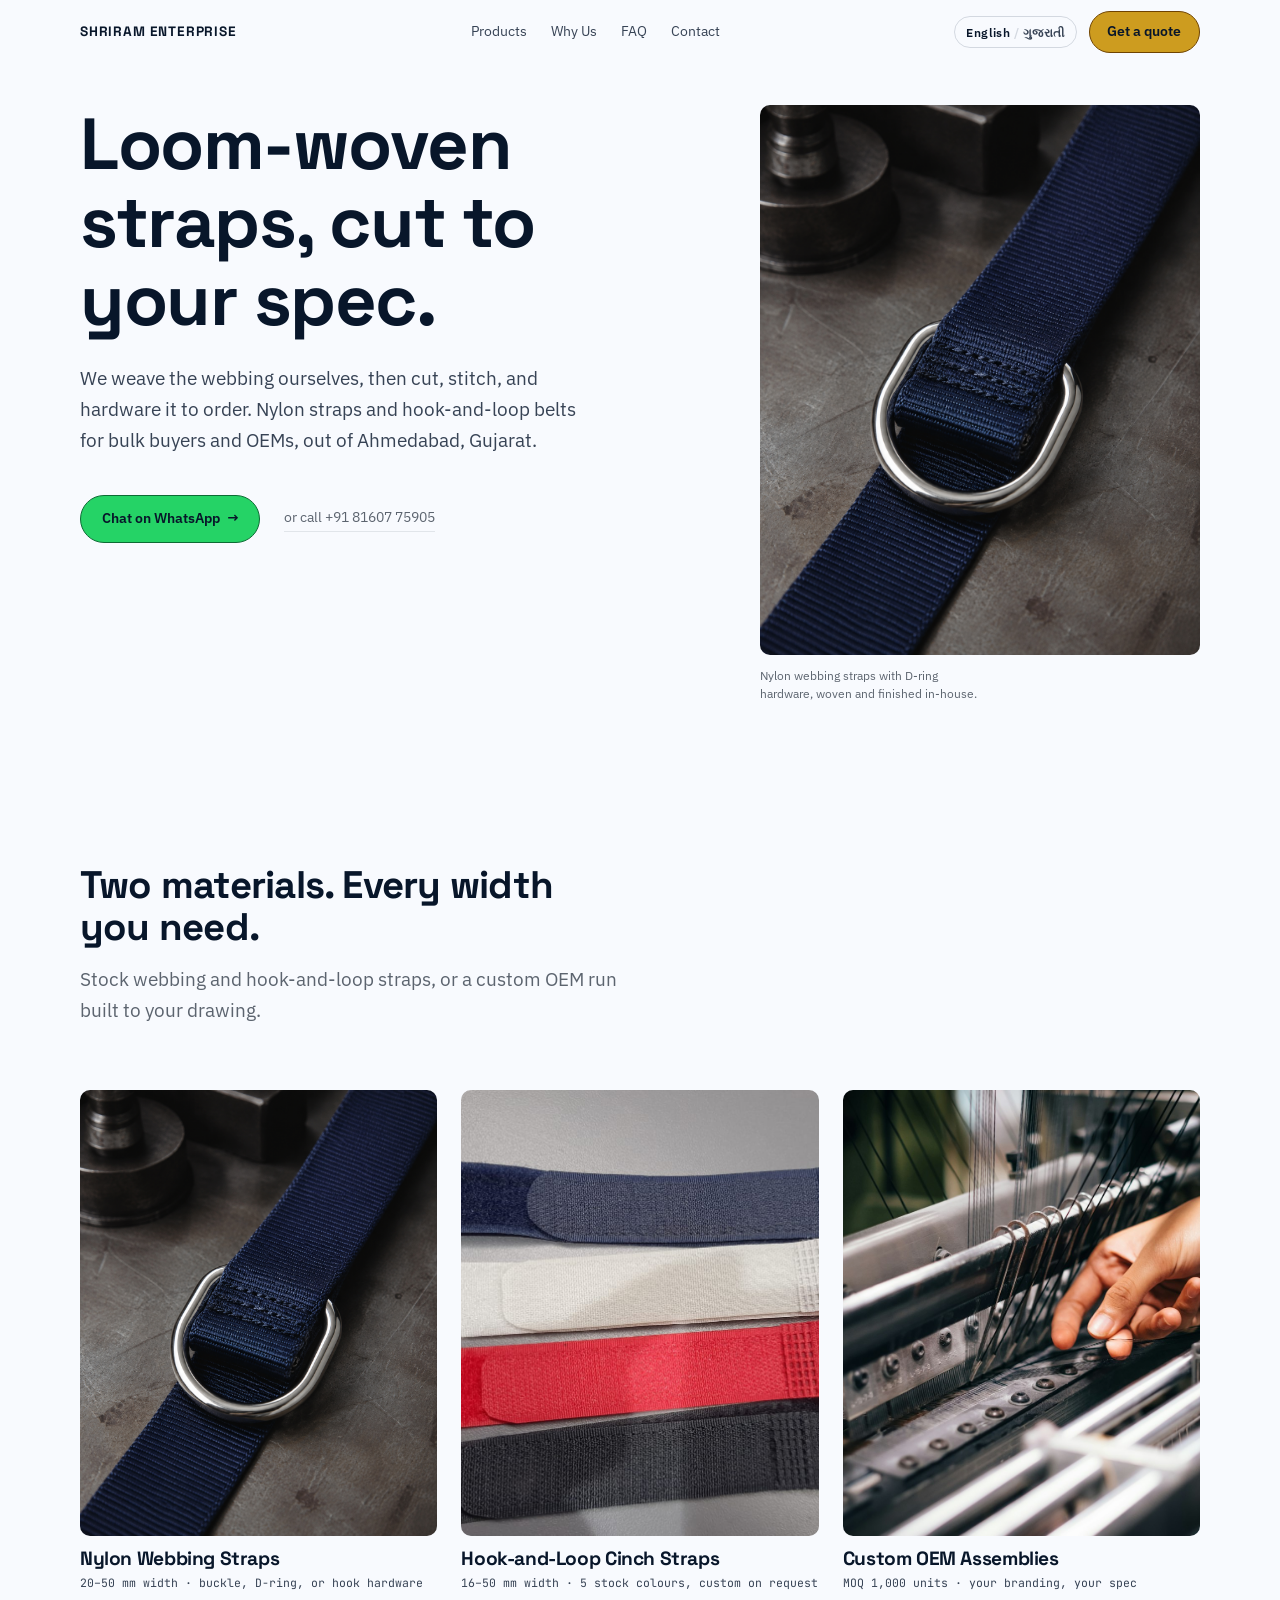
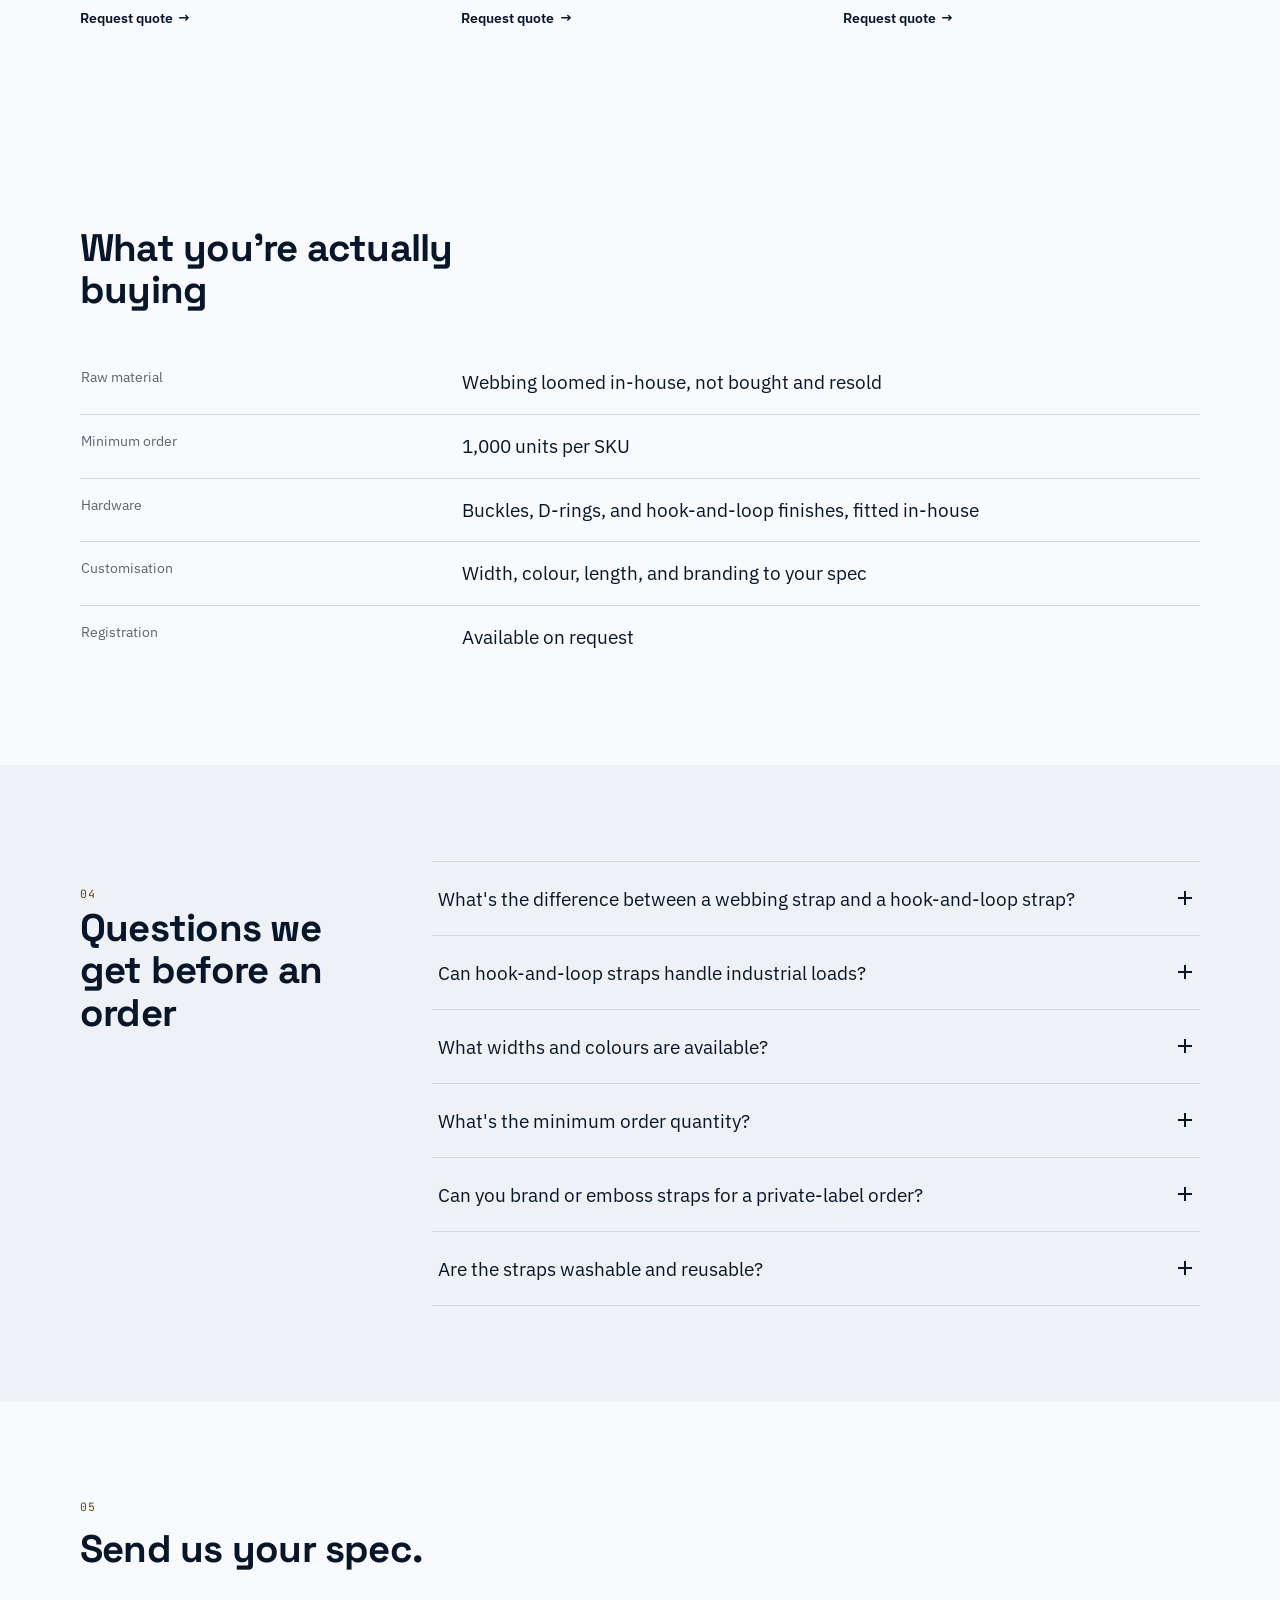
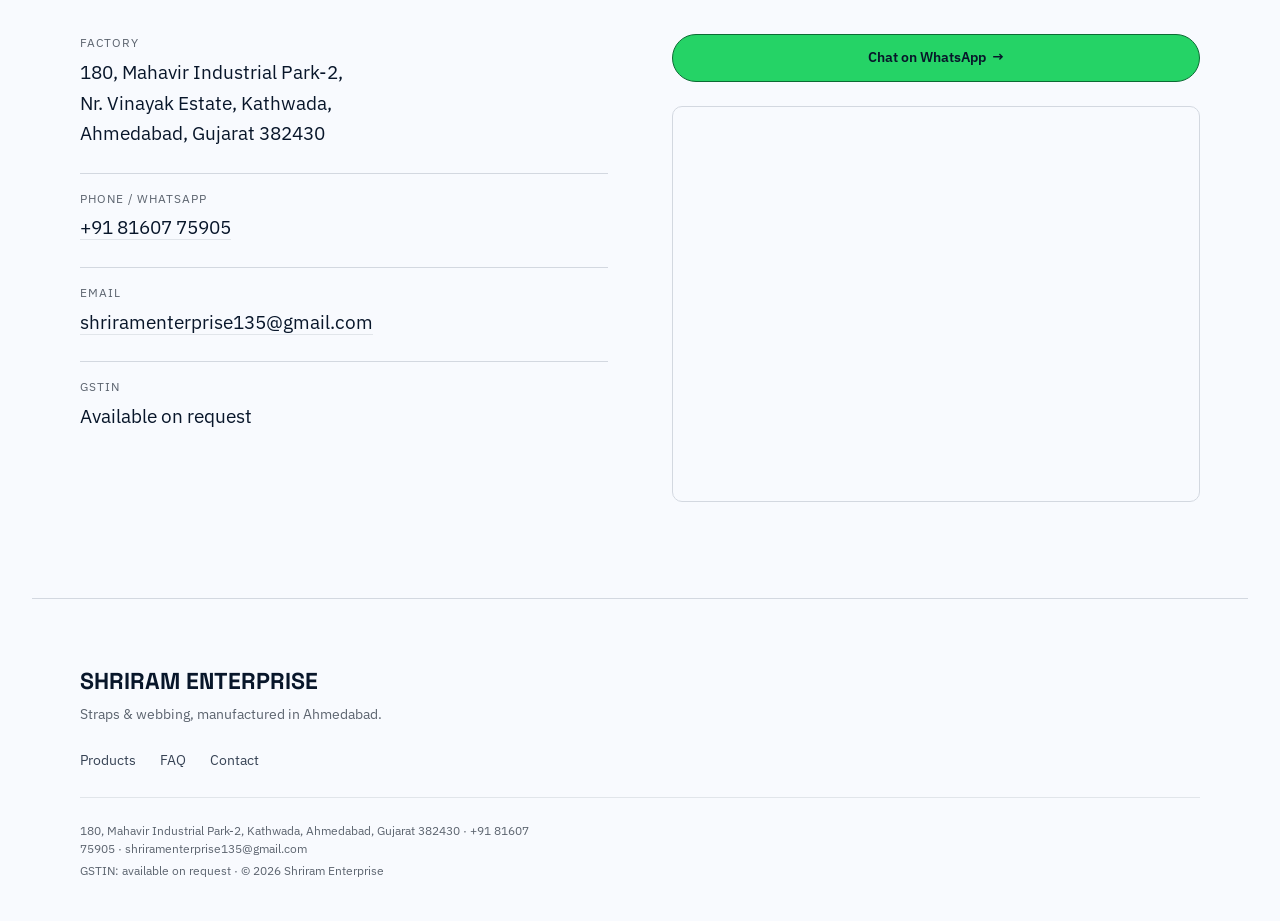
==== index.html @ bb7d9652 "feat: refresh product imagery and contact details" ====
<!doctype html>
<html lang="en">
<head>
<meta charset="UTF-8">
<meta name="viewport" content="width=device-width, initial-scale=1, viewport-fit=cover">
<title>Shriram Enterprise: Strap &amp; Webbing Manufacturer, Ahmedabad</title>
<meta name="description" content="Shriram Enterprise manufactures nylon webbing straps and hook-and-loop belts in Ahmedabad, Gujarat. In-house loom weaving, bulk supply, and custom OEM assemblies. MOQ 1,000 units.">
<meta name="theme-color" content="#0e1b3d">
<link rel="icon" type="image/svg+xml" href="data:image/svg+xml,%3Csvg xmlns='http://www.w3.org/2000/svg' viewBox='0 0 64 64'%3E%3Crect width='64' height='64' rx='12' fill='%23122048'/%3E%3Ctext x='32' y='44' font-family='Georgia,serif' font-size='34' font-weight='700' fill='%23d9ab52' text-anchor='middle'%3ES%3C/text%3E%3C/svg%3E">
<link rel="preconnect" href="https://fonts.googleapis.com">
<link rel="preconnect" href="https://fonts.gstatic.com" crossorigin>
<link href="https://fonts.googleapis.com/css2?family=Space+Grotesk:wght@500;600;700&family=IBM+Plex+Sans:wght@400;500;600&family=JetBrains+Mono:wght@500&family=Noto+Sans+Gujarati:wght@400;600;700&display=swap" rel="stylesheet">
<link rel="stylesheet" href="css/tokens.css">
<link rel="stylesheet" href="css/style.css">
</head>
<body>

<a class="skip-link" href="#main">Skip to content</a>

<header class="nav" id="site-nav">
  <div class="nav__inner">
    <a class="nav__brand" href="#home">SHRIRAM ENTERPRISE</a>

    <nav class="nav__center" aria-label="Primary">
      <a class="nav__link" href="#products"><span class="i18n" data-en="Products" data-gu="ઉત્પાદનો">Products</span></a>
      <a class="nav__link" href="#why"><span class="i18n" data-en="Why Us" data-gu="શા માટે અમે">Why Us</span></a>
      <a class="nav__link" href="#faq"><span class="i18n" data-en="FAQ" data-gu="પ્રશ્નો">FAQ</span></a>
      <a class="nav__link" href="#contact"><span class="i18n" data-en="Contact" data-gu="સંપર્ક">Contact</span></a>
    </nav>

    <div class="nav__right">
      <button class="lang-toggle" id="lang-toggle" type="button" aria-label="Switch language">
        <span class="lang-toggle__opt is-active" data-lang-opt="en">English</span><span class="lang-toggle__sep">/</span><span class="lang-toggle__opt" data-lang-opt="gu" lang="gu">ગુજરાતી</span>
      </button>
      <a class="btn btn--accent" href="https://wa.me/918160775905?text=Hi%2C%20I%27d%20like%20a%20quote%20for%20straps." target="_blank" rel="noopener">
        <span class="i18n" data-en="Get a quote" data-gu="ભાવ મેળવો">Get a quote</span>
      </a>
      <button class="nav__burger" id="nav-burger" type="button" aria-label="Open menu" aria-expanded="false" aria-controls="mobile-sheet">
        <span></span><span></span><span></span>
      </button>
    </div>
  </div>

  <div class="mobile-sheet" id="mobile-sheet" hidden>
    <a class="mobile-sheet__link" href="#products"><span class="i18n" data-en="Products" data-gu="ઉત્પાદનો">Products</span></a>
    <a class="mobile-sheet__link" href="#why"><span class="i18n" data-en="Why Us" data-gu="શા માટે અમે">Why Us</span></a>
    <a class="mobile-sheet__link" href="#faq"><span class="i18n" data-en="FAQ" data-gu="પ્રશ્નો">FAQ</span></a>
    <a class="mobile-sheet__link" href="#contact"><span class="i18n" data-en="Contact" data-gu="સંપર્ક">Contact</span></a>
  </div>
</header>

<main id="main">

  <!-- ============ HERO — H2 Split Diptych ============ -->
  <section class="hero-split reveal" style="--i:0" id="home">
    <div class="hero-split__text">
      <h1 class="hero-split__h1">
        <span class="i18n" data-en="Loom-woven straps, cut to your spec." data-gu="તમારા સ્પેક પ્રમાણે વણેલા સ્ટ્રેપ.">Loom-woven straps, cut to your spec.</span>
      </h1>
      <p class="hero-split__lede">
        <span class="i18n" data-en="We weave the webbing ourselves, then cut, stitch, and hardware it to order. Nylon straps and hook-and-loop belts for bulk buyers and OEMs, out of Ahmedabad, Gujarat." data-gu="અમે વેબિંગ જાતે વણીએ છીએ, પછી ઓર્ડર મુજબ કાપીએ, સીવીએ અને હાર્ડવેર લગાવીએ છીએ. બલ્ક ખરીદદારો અને OEM માટે નાયલોન સ્ટ્રેપ અને હૂક-એન્ડ-લૂપ બેલ્ટ, અમદાવાદ, ગુજરાતથી.">We weave the webbing ourselves, then cut, stitch, and hardware it to order. Nylon straps and hook-and-loop belts for bulk buyers and OEMs, out of Ahmedabad, Gujarat.</span>
      </p>
      <div class="hero-split__ctas">
        <a class="cta-outline" href="https://wa.me/918160775905?text=Hi%2C%20I%27d%20like%20a%20quote%20for%20straps." target="_blank" rel="noopener">
          <span class="i18n" data-en="Chat on WhatsApp" data-gu="WhatsApp પર વાત કરો">Chat on WhatsApp</span> →
        </a>
        <a class="hero-split__tel" href="tel:+918160775905">
          <span class="i18n" data-en="or call" data-gu="અથવા કૉલ કરો">or call</span> +91 81607&nbsp;75905
        </a>
      </div>
    </div>
    <figure class="hero-split__figure">
      <img src="assets/images/industrial-d-ring-webbing.png" alt="Navy nylon webbing threaded through a polished steel D-ring on a factory workbench." width="1122" height="1402">
      <figcaption>
        <span class="i18n" data-en="Nylon webbing straps with D-ring hardware, woven and finished in-house." data-gu="D-રિંગ હાર્ડવેર સાથે નાયલોન વેબિંગ સ્ટ્રેપ, ઘરમાં જ વણેલા અને તૈયાર કરેલા.">Nylon webbing straps with D-ring hardware, woven and finished in-house.</span>
      </figcaption>
    </figure>
  </section>

  <!-- ============ PRODUCTS — S2 Hanging + F6 Product grid ============ -->
  <section class="section" id="products">
    <header class="head-hang reveal" style="--i:1">
      <h2><span class="i18n" data-en="Two materials. Every width you need." data-gu="બે મટીરિયલ. તમારે જોઈતી દરેક પહોળાઈ.">Two materials. Every width you need.</span></h2>
      <p class="head-hang__lede muted">
        <span class="i18n" data-en="Stock webbing and hook-and-loop straps, or a custom OEM run built to your drawing." data-gu="સ્ટોક વેબિંગ અને હૂક-એન્ડ-લૂપ સ્ટ્રેપ, અથવા તમારા ડ્રોઈંગ પ્રમાણે કસ્ટમ OEM બેચ.">Stock webbing and hook-and-loop straps, or a custom OEM run built to your drawing.</span>
      </p>
    </header>

    <div class="product-grid reveal" style="--i:2">
      <article class="product">
        <div class="product__media">
          <img src="assets/images/industrial-d-ring-webbing.png" alt="Navy nylon webbing strap threaded through a steel D-ring." loading="lazy" width="1122" height="1402">
        </div>
        <div class="product__meta">
          <h3 class="product__name"><span class="i18n" data-en="Nylon Webbing Straps" data-gu="નાયલોન વેબિંગ સ્ટ્રેપ">Nylon Webbing Straps</span></h3>
          <p class="product__spec tnum"><span class="i18n" data-en="20–50 mm width · buckle, D-ring, or hook hardware" data-gu="૨૦–૫૦ મીમી પહોળાઈ · બકલ, D-રિંગ અથવા હૂક હાર્ડવેર">20–50 mm width · buckle, D-ring, or hook hardware</span></p>
        </div>
        <a class="product__cta" href="https://wa.me/918160775905?text=Hi%2C%20I%27d%20like%20a%20quote%20for%20nylon%20webbing%20straps." target="_blank" rel="noopener"><span class="i18n" data-en="Request quote" data-gu="ભાવ માટે પૂછો">Request quote</span> →</a>
      </article>

      <article class="product">
        <div class="product__media">
          <img src="assets/images/velcro-straps-lineup.jpg" alt="Navy, white, red, and black hook-and-loop cinch straps laid out on a table." loading="lazy" width="1599" height="899">
        </div>
        <div class="product__meta">
          <h3 class="product__name"><span class="i18n" data-en="Hook-and-Loop Cinch Straps" data-gu="હૂક-એન્ડ-લૂપ સિન્ચ સ્ટ્રેપ">Hook-and-Loop Cinch Straps</span></h3>
          <p class="product__spec tnum"><span class="i18n" data-en="16–50 mm width · 5 stock colours, custom on request" data-gu="૧૬–૫૦ મીમી પહોળાઈ · ૫ સ્ટોક રંગ, વિનંતી પર કસ્ટમ">16–50 mm width · 5 stock colours, custom on request</span></p>
        </div>
        <a class="product__cta" href="https://wa.me/918160775905?text=Hi%2C%20I%27d%20like%20a%20quote%20for%20hook-and-loop%20straps." target="_blank" rel="noopener"><span class="i18n" data-en="Request quote" data-gu="ભાવ માટે પૂછો">Request quote</span> →</a>
      </article>

      <article class="product product--oem">
        <div class="product__media">
          <img src="assets/images/loom-weaving-detail.jpg" alt="Close-up of hands guiding warp threads through a weaving loom." loading="lazy" width="1600" height="1067">
        </div>
        <div class="product__meta">
          <h3 class="product__name"><span class="i18n" data-en="Custom OEM Assemblies" data-gu="કસ્ટમ OEM એસેમ્બલી">Custom OEM Assemblies</span></h3>
          <p class="product__spec tnum"><span class="i18n" data-en="MOQ 1,000 units · your branding, your spec" data-gu="MOQ ૧,૦૦૦ યુનિટ · તમારી બ્રાન્ડિંગ, તમારો સ્પેક">MOQ 1,000 units · your branding, your spec</span></p>
        </div>
        <a class="product__cta" href="https://wa.me/918160775905?text=Hi%2C%20I%27d%20like%20a%20quote%20for%20a%20custom%20OEM%20run." target="_blank" rel="noopener"><span class="i18n" data-en="Request quote" data-gu="ભાવ માટે પૂછો">Request quote</span> →</a>
      </article>
    </div>
  </section>

  <!-- ============ WHY US — S5 Bottom-anchored + F3 Tabular spec sheet ============ -->
  <section class="section" id="why">
    <div class="why-content reveal" style="--i:0">
      <h2><span class="i18n" data-en="What you're actually buying" data-gu="તમે ખરેખર શું ખરીદો છો">What you're actually buying</span></h2>

      <table class="spec-sheet tnum">
        <tbody>
          <tr>
            <th><span class="i18n" data-en="Raw material" data-gu="કાચો માલ">Raw material</span></th>
            <td><span class="i18n" data-en="Webbing loomed in-house, not bought and resold" data-gu="વેબિંગ ઘરમાં જ વણેલું, ખરીદીને ફરી વેચેલું નહીં">Webbing loomed in-house, not bought and resold</span></td>
          </tr>
          <tr>
            <th><span class="i18n" data-en="Minimum order" data-gu="ન્યૂનતમ ઓર્ડર">Minimum order</span></th>
            <td><span class="i18n" data-en="1,000 units per SKU" data-gu="દરેક SKU દીઠ ૧,૦૦૦ યુનિટ">1,000 units per SKU</span></td>
          </tr>
          <tr>
            <th><span class="i18n" data-en="Hardware" data-gu="હાર્ડવેર">Hardware</span></th>
            <td><span class="i18n" data-en="Buckles, D-rings, and hook-and-loop finishes, fitted in-house" data-gu="બકલ, D-રિંગ અને હૂક-એન્ડ-લૂપ ફિનિશ, ઘરમાં જ લગાવેલા">Buckles, D-rings, and hook-and-loop finishes, fitted in-house</span></td>
          </tr>
          <tr>
            <th><span class="i18n" data-en="Customisation" data-gu="કસ્ટમાઇઝેશન">Customisation</span></th>
            <td><span class="i18n" data-en="Width, colour, length, and branding to your spec" data-gu="પહોળાઈ, રંગ, લંબાઈ અને બ્રાન્ડિંગ તમારા સ્પેક પ્રમાણે">Width, colour, length, and branding to your spec</span></td>
          </tr>
          <tr>
            <th><span class="i18n" data-en="Registration" data-gu="રજિસ્ટ્રેશન">Registration</span></th>
            <td><span class="i18n" data-en="Available on request" data-gu="વિનંતી પર ઉપલબ્ધ">Available on request</span></td>
          </tr>
        </tbody>
      </table>
    </div>
  </section>

  <!-- ============ FAQ — S3 Sticky pinned + accordion ============ -->
  <section class="section section--tint" id="faq">
    <div class="faq-layout">
      <header class="head-sticky">
        <p class="num-label"><span class="i18n" data-en="04" data-gu="૦૪">04</span></p>
        <h2><span class="i18n" data-en="Questions we get before an order" data-gu="ઓર્ડર પહેલાં પુછાતા પ્રશ્નો">Questions we get before an order</span></h2>
      </header>

      <div class="accordion">
        <div class="accordion__item">
          <button class="accordion__trigger" aria-expanded="false" aria-controls="faq-1" id="faq-1-trigger">
            <span class="i18n" data-en="What's the difference between a webbing strap and a hook-and-loop strap?" data-gu="વેબિંગ સ્ટ્રેપ અને હૂક-એન્ડ-લૂપ સ્ટ્રેપ વચ્ચે શું તફાવત છે?">What's the difference between a webbing strap and a hook-and-loop strap?</span>
            <span class="accordion__icon" aria-hidden="true"></span>
          </button>
          <div class="accordion__panel" id="faq-1" role="region" aria-labelledby="faq-1-trigger">
            <p><span class="i18n" data-en="A webbing strap closes with hardware (a buckle, D-ring, or ladder-lock) and holds a fixed load path. A hook-and-loop strap closes by pressing two woven faces together, so it adjusts anywhere along its length without hardware. We manufacture both." data-gu="વેબિંગ સ્ટ્રેપ હાર્ડવેરથી બંધ થાય છે (બકલ, D-રિંગ અથવા લેડર-લોક) અને એક નિશ્ચિત લોડ પાથ ધરાવે છે. હૂક-એન્ડ-લૂપ સ્ટ્રેપ બે વણેલી સપાટીઓ દબાવીને બંધ થાય છે, એટલે તે હાર્ડવેર વગર તેની લંબાઈ પર ગમે ત્યાં એડજસ્ટ થાય છે. અમે બંને બનાવીએ છીએ.">A webbing strap closes with hardware (a buckle, D-ring, or ladder-lock) and holds a fixed load path. A hook-and-loop strap closes by pressing two woven faces together, so it adjusts anywhere along its length without hardware. We manufacture both.</span></p>
          </div>
        </div>

        <div class="accordion__item">
          <button class="accordion__trigger" aria-expanded="false" aria-controls="faq-2" id="faq-2-trigger">
            <span class="i18n" data-en="Can hook-and-loop straps handle industrial loads?" data-gu="શું હૂક-એન્ડ-લૂપ સ્ટ્રેપ ઔદ્યોગિક લોડ સંભાળી શકે?">Can hook-and-loop straps handle industrial loads?</span>
            <span class="accordion__icon" aria-hidden="true"></span>
          </button>
          <div class="accordion__panel" id="faq-2" role="region" aria-labelledby="faq-2-trigger">
            <p><span class="i18n" data-en="Yes, within their design range. We weave the hook-and-loop tape to the same tensile spec as our webbing, so it holds cable bundles, panels, and light fixtures reliably. For high-load or safety-critical rigging, a hardware strap is still the safer choice." data-gu="હા, તેમની ડિઝાઈન રેન્જમાં. અમે હૂક-એન્ડ-લૂપ ટેપને અમારા વેબિંગ જેટલી જ ટેન્સાઈલ સ્પેક પર વણીએ છીએ, એટલે તે કેબલ બંડલ, પેનલ અને લાઈટ ફિક્સ્ચરને વિશ્વસનીય રીતે પકડી રાખે છે. ઊંચા લોડ અથવા સેફ્ટી-ક્રિટિકલ રિગિંગ માટે, હાર્ડવેર સ્ટ્રેપ હજુ પણ સુરક્ષિત પસંદગી છે.">Yes, within their design range. We weave the hook-and-loop tape to the same tensile spec as our webbing, so it holds cable bundles, panels, and light fixtures reliably. For high-load or safety-critical rigging, a hardware strap is still the safer choice.</span></p>
          </div>
        </div>

        <div class="accordion__item">
          <button class="accordion__trigger" aria-expanded="false" aria-controls="faq-3" id="faq-3-trigger">
            <span class="i18n" data-en="What widths and colours are available?" data-gu="કઈ પહોળાઈ અને રંગો ઉપલબ્ધ છે?">What widths and colours are available?</span>
            <span class="accordion__icon" aria-hidden="true"></span>
          </button>
          <div class="accordion__panel" id="faq-3" role="region" aria-labelledby="faq-3-trigger">
            <p><span class="i18n" data-en="Both product lines run from narrow cable-tie widths up to heavy 50 mm webbing, in stock colours or a custom shade matched to your brief. Tell us the width and colour when you send a spec." data-gu="બંને પ્રોડક્ટ લાઇન સાંકડી કેબલ-ટાઈ પહોળાઈથી લઈને ભારે ૫૦ મીમી વેબિંગ સુધી, સ્ટોક રંગોમાં અથવા તમારી બ્રીફ પ્રમાણે કસ્ટમ શેડમાં ઉપલબ્ધ છે. સ્પેક મોકલતી વખતે અમને પહોળાઈ અને રંગ જણાવો.">Both product lines run from narrow cable-tie widths up to heavy 50 mm webbing, in stock colours or a custom shade matched to your brief. Tell us the width and colour when you send a spec.</span></p>
          </div>
        </div>

        <div class="accordion__item">
          <button class="accordion__trigger" aria-expanded="false" aria-controls="faq-4" id="faq-4-trigger">
            <span class="i18n" data-en="What's the minimum order quantity?" data-gu="ન્યૂનતમ ઓર્ડર જથ્થો કેટલો છે?">What's the minimum order quantity?</span>
            <span class="accordion__icon" aria-hidden="true"></span>
          </button>
          <div class="accordion__panel" id="faq-4" role="region" aria-labelledby="faq-4-trigger">
            <p><span class="i18n" data-en="1,000 units per SKU. We size a production run once we know the width, length, and hardware, so send the spec first and we'll confirm." data-gu="દરેક SKU દીઠ ૧,૦૦૦ યુનિટ. પહોળાઈ, લંબાઈ અને હાર્ડવેર જાણ્યા પછી અમે પ્રોડક્શન રનનું કદ નક્કી કરીએ છીએ, એટલે પહેલા સ્પેક મોકલો અને અમે કન્ફર્મ કરીશું.">1,000 units per SKU. We size a production run once we know the width, length, and hardware, so send the spec first and we'll confirm.</span></p>
          </div>
        </div>

        <div class="accordion__item">
          <button class="accordion__trigger" aria-expanded="false" aria-controls="faq-5" id="faq-5-trigger">
            <span class="i18n" data-en="Can you brand or emboss straps for a private-label order?" data-gu="શું તમે પ્રાઈવેટ-લેબલ ઓર્ડર માટે સ્ટ્રેપ પર બ્રાન્ડિંગ અથવા એમ્બોસિંગ કરી શકો?">Can you brand or emboss straps for a private-label order?</span>
            <span class="accordion__icon" aria-hidden="true"></span>
          </button>
          <div class="accordion__panel" id="faq-5" role="region" aria-labelledby="faq-5-trigger">
            <p><span class="i18n" data-en="Yes. Printed text, woven-in branding, or an embossed buckle can be built into an OEM run. Bring your artwork and we'll confirm what's possible at your quantity." data-gu="હા. પ્રિન્ટેડ ટેક્સ્ટ, વણેલી બ્રાન્ડિંગ અથવા એમ્બોસ્ડ બકલ OEM બેચમાં સામેલ કરી શકાય છે. તમારી આર્ટવર્ક લાવો અને અમે તમારા જથ્થા પર શું શક્ય છે તે કન્ફર્મ કરીશું.">Yes. Printed text, woven-in branding, or an embossed buckle can be built into an OEM run. Bring your artwork and we'll confirm what's possible at your quantity.</span></p>
          </div>
        </div>

        <div class="accordion__item">
          <button class="accordion__trigger" aria-expanded="false" aria-controls="faq-6" id="faq-6-trigger">
            <span class="i18n" data-en="Are the straps washable and reusable?" data-gu="શું સ્ટ્રેપ ધોઈ શકાય અને ફરીથી વાપરી શકાય તેવા છે?">Are the straps washable and reusable?</span>
            <span class="accordion__icon" aria-hidden="true"></span>
          </button>
          <div class="accordion__panel" id="faq-6" role="region" aria-labelledby="faq-6-trigger">
            <p><span class="i18n" data-en="Nylon webbing and hook-and-loop are both machine-washable and reusable across normal use. Keep hook-and-loop away from high-heat drying. Heat degrades the hook fibres faster than the loop side." data-gu="નાયલોન વેબિંગ અને હૂક-એન્ડ-લૂપ બંને મશીનમાં ધોઈ શકાય છે અને સામાન્ય ઉપયોગમાં ફરીથી વાપરી શકાય છે. હૂક-એન્ડ-લૂપને વધુ ગરમીથી સૂકવવાનું ટાળો. ગરમી હૂક ફાઇબરને લૂપ બાજુ કરતાં ઝડપથી બગાડે છે.">Nylon webbing and hook-and-loop are both machine-washable and reusable across normal use. Keep hook-and-loop away from high-heat drying. Heat degrades the hook fibres faster than the loop side.</span></p>
          </div>
        </div>
      </div>
    </div>
  </section>

  <!-- ============ CONTACT — S1 stacked-numbered ============ -->
  <section class="section" id="contact">
    <header class="head-stack reveal" style="--i:0">
      <p class="num-label"><span class="i18n" data-en="05" data-gu="૦૫">05</span></p>
      <h2><span class="i18n" data-en="Send us your spec." data-gu="તમારો સ્પેક અમને મોકલો.">Send us your spec.</span></h2>
    </header>

    <div class="contact-grid reveal" style="--i:1">
      <dl class="contact-list">
        <div class="contact-list__row">
          <dt><span class="i18n" data-en="Factory" data-gu="ફેક્ટરી">Factory</span></dt>
          <dd>180, Mahavir Industrial Park-2,<br>Nr. Vinayak Estate, Kathwada,<br>Ahmedabad, Gujarat 382430</dd>
        </div>
        <div class="contact-list__row">
          <dt><span class="i18n" data-en="Phone / WhatsApp" data-gu="ફોન / WhatsApp">Phone / WhatsApp</span></dt>
          <dd><a href="tel:+918160775905" class="contact-link">+91 81607 75905</a></dd>
        </div>
        <div class="contact-list__row">
          <dt><span class="i18n" data-en="Email" data-gu="ઇમેલ">Email</span></dt>
          <dd><a href="mailto:shriramenterprise135@gmail.com" class="contact-link">shriramenterprise135@gmail.com</a></dd>
        </div>
        <div class="contact-list__row">
          <dt>GSTIN</dt>
          <dd><span class="i18n" data-en="Available on request" data-gu="વિનંતી પર ઉપલબ્ધ">Available on request</span></dd>
        </div>
      </dl>

      <div class="contact-cta">
        <a class="cta-outline cta-outline--block" href="https://wa.me/918160775905?text=Hi%2C%20I%27d%20like%20a%20quote%20for%20straps." target="_blank" rel="noopener">
          <span class="i18n" data-en="Chat on WhatsApp" data-gu="WhatsApp પર વાત કરો">Chat on WhatsApp</span> →
        </a>
        <div class="contact-map">
          <iframe
            title="Shriram Enterprise factory location on Google Maps"
            src="https://www.google.com/maps?q=180+Mahavir+Industrial+Park-2+Kathwada+Ahmedabad+Gujarat+382430&output=embed"
            loading="lazy"
            referrerpolicy="no-referrer-when-downgrade"></iframe>
        </div>
      </div>
    </div>
  </section>

</main>

<!-- ============ FOOTER — Ft1 Mast-headed ============ -->
<footer class="foot-mast">
  <div class="foot-mast__top">
    <p class="wordmark">SHRIRAM ENTERPRISE</p>
    <p class="tagline muted"><span class="i18n" data-en="Straps &amp; webbing, manufactured in Ahmedabad." data-gu="સ્ટ્રેપ અને વેબિંગ, અમદાવાદમાં ઉત્પાદિત.">Straps &amp; webbing, manufactured in Ahmedabad.</span></p>
  </div>
  <nav class="foot-mast__links" aria-label="Footer">
    <a href="#products"><span class="i18n" data-en="Products" data-gu="ઉત્પાદનો">Products</span></a>
    <a href="#faq"><span class="i18n" data-en="FAQ" data-gu="પ્રશ્નો">FAQ</span></a>
    <a href="#contact"><span class="i18n" data-en="Contact" data-gu="સંપર્ક">Contact</span></a>
  </nav>
  <div class="foot-mast__meta muted">
    <p>180, Mahavir Industrial Park-2, Kathwada, Ahmedabad, Gujarat 382430 · +91 81607 75905 · shriramenterprise135@gmail.com</p>
    <p>GSTIN: <span class="i18n" data-en="available on request" data-gu="વિનંતી પર ઉપલબ્ધ">available on request</span> · © 2026 Shriram Enterprise</p>
  </div>
</footer>

<!-- ============ Sticky bottom CTA — C4 ============ -->
<aside class="cta-sticky" id="cta-sticky" hidden>
  <span class="cta-sticky__label"><span class="i18n" data-en="Have a spec ready?" data-gu="સ્પેક તૈયાર છે?">Have a spec ready?</span></span>
  <div class="cta-sticky__actions">
    <a class="cta-sticky__btn" href="tel:+918160775905" aria-label="Call Shriram Enterprise">
      <svg viewBox="0 0 24 24" aria-hidden="true"><path d="M6.6 10.8c1.4 2.8 3.8 5.1 6.6 6.6l2.2-2.2c.3-.3.7-.4 1-.2 1.1.4 2.3.6 3.5.6.6 0 1 .4 1 1V20c0 .6-.4 1-1 1C10.6 21 3 13.4 3 4c0-.6.4-1 1-1h3.5c.6 0 1 .4 1 1 0 1.2.2 2.4.6 3.5.1.4 0 .8-.2 1z" fill="currentColor"/></svg>
      <span class="i18n" data-en="Call" data-gu="કૉલ કરો">Call</span>
    </a>
    <a class="cta-sticky__btn cta-sticky__btn--accent" href="https://wa.me/918160775905?text=Hi%2C%20I%27d%20like%20a%20quote%20for%20straps." target="_blank" rel="noopener">
      <svg viewBox="0 0 24 24" aria-hidden="true"><path d="M12 2a10 10 0 0 0-8.6 15.1L2 22l5.1-1.3A10 10 0 1 0 12 2zm0 18.2a8.2 8.2 0 0 1-4.2-1.1l-.3-.2-3 .8.8-2.9-.2-.3A8.2 8.2 0 1 1 12 20.2zm4.5-6.1c-.2-.1-1.4-.7-1.7-.8-.2-.1-.4-.1-.6.1-.2.2-.6.8-.8 1-.1.2-.3.2-.5.1-.7-.3-1.4-.8-2-1.3-.5-.5-.9-1.1-1.3-1.7-.1-.2 0-.4.1-.5l.4-.5c.1-.2.2-.3.2-.5.1-.2 0-.4 0-.5-.1-.1-.6-1.4-.8-1.9-.2-.5-.4-.4-.6-.4h-.5c-.2 0-.5.1-.7.3-.7.7-1 1.5-1 2.4.1 1 .5 2 1.1 2.9 1.2 1.8 2.7 3.2 4.6 4.1.6.3 1.2.5 1.8.6.7.2 1.4.2 2 .1.7-.1 1.4-.6 1.6-1.2.2-.6.2-1.1.1-1.2-.1-.1-.2-.2-.4-.3z" fill="currentColor"/></svg>
      <span class="i18n" data-en="WhatsApp" data-gu="WhatsApp">WhatsApp</span>
    </a>
    <button class="cta-sticky__dismiss" id="cta-sticky-dismiss" type="button" aria-label="Dismiss">×</button>
  </div>
</aside>

<script src="js/script.js"></script>
</body>
</html>
---- css/tokens.css ----
/* Hallmark · macrostructure: Split Studio · H2 Split Diptych hero knobs: ratio=7/5, right=photo, divider=negative-space
 * theme: custom · vibe: "industrial precision, trustworthy, spec-sheet clean" · paper: oklch(98.5% 0.006 258) · accent: oklch(72% 0.14 85)
 * display: Space Grotesk · body: IBM Plex Sans · axes: light / geometric-sans / chromatic-amber (~85°)
 * studied: no · context: explicit · genre: modern-minimal · nav: N1b · footer: Ft1 · v1.1.0
 */

:root {
  /* ---- Colour — custom navy/gold, tinted OKLCH ---- */
  --color-paper:      oklch(98.5% 0.006 258);
  --color-paper-2:    oklch(96%   0.008 258);
  --color-paper-3:    oklch(93%   0.010 258);

  --color-ink:        oklch(20%   0.045 258);
  --color-ink-2:      oklch(38%   0.035 258);

  --color-rule:       oklch(88%   0.012 258);
  --color-rule-2:     oklch(92%   0.008 258);

  --color-muted:      oklch(50%   0.020 258);
  --color-neutral:    oklch(45%   0.020 258);

  --color-accent:      oklch(72%   0.140 85);
  --color-accent-2:    oklch(80%   0.110 85);
  --color-accent-ink:  var(--color-ink);
  --color-accent-text: oklch(42%   0.140 85); /* accent hue, darkened for text/border use — passes 4.5:1 on paper */
  --color-focus:       oklch(42%   0.160 85); /* darkened from the raw accent so the ring clears 3:1 on both paper and accent fills */

  --color-success:    oklch(58%   0.140 150);

  /* ---- WhatsApp brand green — used only on WhatsApp-labelled buttons ---- */
  --color-whatsapp:       #25d366;
  --color-whatsapp-text:  #0c6b34; /* darkened, for borders/text use — clears 4.5:1 on paper */
  --color-whatsapp-hover: #1eb85a;

  /* ---- Type ---- */
  --font-display: "Space Grotesk", ui-sans-serif, system-ui, sans-serif;
  --font-body:    "IBM Plex Sans", ui-sans-serif, system-ui, sans-serif;
  --font-mono:    "JetBrains Mono", ui-monospace, "SF Mono", monospace;
  --font-gu:      "Noto Sans Gujarati", "IBM Plex Sans", sans-serif;

  --text-xs:   0.72rem;
  --text-sm:   0.85rem;
  --text-base: 1rem;
  --text-md:   1.2rem;
  --text-lg:   1.44rem;
  --text-xl:   1.9rem;
  --text-2xl:  2.4rem;
  --text-3xl:  3rem;
  --text-display:   clamp(2.5rem, 4.4vw + 1rem, 4.6rem);
  --text-display-s: clamp(2rem, 2.6vw + 1rem, 3.1rem);

  /* ---- Space (4pt scale) ---- */
  --space-3xs: 0.125rem;
  --space-2xs: 0.25rem;
  --space-xs:  0.5rem;
  --space-sm:  0.75rem;
  --space-md:  1rem;
  --space-lg:  1.5rem;
  --space-xl:  2.5rem;
  --space-2xl: 4rem;
  --space-3xl: 6rem;
  --space-4xl: 9rem;

  /* ---- Layout ---- */
  --page-max:    76rem;
  --page-gutter: clamp(1.25rem, 4vw, 3rem);
  --measure:     65ch;

  /* ---- Radius ---- */
  --radius-sm:   4px;
  --radius-card: 10px;
  --radius-pill: 999px;

  /* ---- Rules ---- */
  --rule-hair: 1px;

  /* ---- Shadows (ink-tinted, never a raw un-tokenised colour) ---- */
  --shadow-nav:    0 8px 24px -18px oklch(20% 0.03 258 / 0.35);
  --shadow-sticky: 0 10px 30px -14px oklch(20% 0.03 258 / 0.35);

  /* ---- Motion ---- */
  --ease-out:    cubic-bezier(0.16, 1, 0.3, 1);
  --ease-in:     cubic-bezier(0.7, 0, 0.84, 0);
  --ease-in-out: cubic-bezier(0.65, 0, 0.35, 1);

  --dur-micro: 120ms;
  --dur-short: 220ms;
  --dur-long:  420ms;

  /* ---- Z-index scale ---- */
  --z-base:       1;
  --z-raised:     10;
  --z-dropdown:   100;
  --z-sticky:     200;
  --z-sticky-nav: 300;
  --z-modal:      400;
  --z-toast:      500;
  --z-tooltip:    600;

  /* ---- Sticky-header coordination ---- */
  --banner-height: 64px;
}
---- css/style.css ----
/* Hallmark · pre-emit critique: P4 H4 E5 S5 R5 V4
 * contrast: pass (40–41) · nav: N1b · footer: Ft1 · slop: pass (42–45)
 * honest: pass (46) · chrome: pass (47) · tokens: pass (48) · responsive: pass (49) · icons: pass (30)
 * mobile: pass (34, 49, 50–57)
 */

/* ============================================================
   RESET & BASE
   ============================================================ */
*, *::before, *::after { box-sizing: border-box; }
html, body { overflow-x: clip; }
html { scroll-behavior: smooth; }
@media (prefers-reduced-motion: reduce) { html { scroll-behavior: auto; } }

body {
  margin: 0;
  background: var(--color-paper);
  color: var(--color-ink);
  font-family: var(--font-body);
  font-size: var(--text-base);
  line-height: 1.6;
  -webkit-font-smoothing: antialiased;
}

img { max-width: 100%; display: block; }

h1, h2, h3 { font-family: var(--font-display); font-weight: 700; line-height: 1.1; margin: 0; letter-spacing: -0.02em; overflow-wrap: anywhere; min-width: 0; }
h2 { font-size: var(--text-2xl); }
h3 { font-size: var(--text-lg); }
p { margin: 0; max-width: var(--measure); }

a { color: inherit; text-decoration: none; }

.muted { color: var(--color-muted); }
.tnum { font-variant-numeric: tabular-nums; }

html[data-lang="gu"] { --font-display: var(--font-gu); --font-body: var(--font-gu); }
html[data-lang="gu"] h1, html[data-lang="gu"] h2, html[data-lang="gu"] h3 { letter-spacing: 0; }

.skip-link {
  position: fixed; top: -100%; left: var(--space-md); z-index: var(--z-toast);
  background: var(--color-ink); color: var(--color-paper); padding: var(--space-sm) var(--space-md);
  border-radius: var(--radius-sm);
}
.skip-link:focus { top: var(--space-md); }

:focus { outline: none; }
:focus-visible {
  outline: 2px solid var(--color-focus);
  outline-offset: 2px;
  border-radius: var(--radius-sm);
}

.section { padding-block: var(--space-3xl); max-width: var(--page-max); margin-inline: auto; padding-inline: var(--page-gutter); }
/* Tint sections run full-bleed, so the gutter moves onto their children.
   With border-box, max-width + padding-inline then matches an untinted
   .section exactly, keeping every section's content on the same x-axis. */
.section--tint { background: var(--color-paper-2); max-width: none; padding-inline: 0; }
.section--tint > * {
  max-width: var(--page-max); margin-inline: auto;
  padding-inline: var(--page-gutter);
}

/* ============================================================
   PAGE-LOAD REVEAL
   ============================================================ */
.reveal {
  opacity: 0;
  transform: translateY(10px);
  animation: reveal var(--dur-long) var(--ease-out) forwards;
  animation-delay: calc(var(--i, 0) * 70ms);
}
@keyframes reveal { to { opacity: 1; transform: none; } }
@media (prefers-reduced-motion: reduce) {
  .reveal { animation: reveal-reduced 150ms linear forwards; }
  @keyframes reveal-reduced { to { opacity: 1; transform: none; } }
  *, *::before, *::after {
    animation-duration: 150ms !important;
    animation-iteration-count: 1 !important;
    transition-duration: 150ms !important;
  }
}

/* ============================================================
   NAV — N1b canonical SaaS three-section
   ============================================================ */
.nav {
  position: sticky; top: 0; z-index: var(--z-sticky-nav);
  background: transparent; border-bottom: 1px solid transparent;
  transition: background var(--dur-short) var(--ease-out), border-color var(--dur-short) var(--ease-out), box-shadow var(--dur-short) var(--ease-out);
}
.nav.is-scrolled {
  background: color-mix(in oklch, var(--color-paper) 88%, transparent);
  backdrop-filter: blur(14px) saturate(140%);
  border-bottom-color: var(--color-rule);
  box-shadow: var(--shadow-nav);
}
.nav__inner {
  max-width: var(--page-max); margin: 0 auto; padding-inline: var(--page-gutter);
  height: var(--banner-height);
  display: grid; grid-template-columns: auto 1fr auto; align-items: center; gap: var(--space-lg);
}
.nav__brand {
  font-family: var(--font-display); font-weight: 700; font-size: var(--text-sm);
  letter-spacing: 0.06em; white-space: nowrap; color: var(--color-ink);
}
.nav__center { justify-self: center; display: flex; gap: var(--space-lg); }
.nav__link {
  font-size: var(--text-sm); color: var(--color-ink-2); white-space: nowrap;
  padding-block: var(--space-xs);
  border-bottom: 1px solid transparent;
  transition: color var(--dur-short) var(--ease-out), border-color var(--dur-short) var(--ease-out);
}
.nav__link:hover { color: var(--color-ink); border-color: var(--color-accent-text); }
.nav__link:active { color: var(--color-ink); }
.nav__right { justify-self: end; display: flex; align-items: center; gap: var(--space-sm); }

.lang-toggle {
  display: inline-flex; align-items: center; gap: 0.3em;
  background: none; border: 1px solid var(--color-rule); border-radius: var(--radius-pill);
  padding: 0.4rem 0.7rem; font-family: var(--font-body); font-weight: 600; font-size: var(--text-xs); letter-spacing: 0.04em;
  color: var(--color-ink-2); cursor: pointer; min-height: 32px;
  transition: border-color var(--dur-short) var(--ease-out), background var(--dur-short) var(--ease-out);
}
.lang-toggle:hover { border-color: var(--color-ink-2); background: var(--color-paper-2); }
.lang-toggle__sep { color: var(--color-rule); }
.lang-toggle__opt.is-active { color: var(--color-ink); font-weight: 600; }

.btn {
  display: inline-flex; align-items: center; gap: 0.4em; white-space: nowrap;
  padding: 0.6rem 1.1rem; min-height: 40px; border-radius: var(--radius-pill);
  font-size: var(--text-sm); font-weight: 600;
  transition: transform var(--dur-micro) var(--ease-out), background var(--dur-short) var(--ease-out), box-shadow var(--dur-short) var(--ease-out);
}
.btn--accent { background: var(--color-accent); color: var(--color-accent-ink); border: 1px solid var(--color-accent-text); }
.btn--accent:hover { background: var(--color-accent-2); transform: translateY(-1.5px); }
.btn--accent:active { transform: translateY(0); }

.nav__burger {
  display: none; flex-direction: column; justify-content: center; gap: 4px;
  width: 44px; height: 44px; background: none; border: none; cursor: pointer; padding: 0;
}
.nav__burger span { display: block; width: 20px; height: 2px; background: var(--color-ink); margin-inline: auto; transition: transform var(--dur-short) var(--ease-out), opacity var(--dur-short) var(--ease-out); }
.nav__burger[aria-expanded="true"] span:nth-child(1) { transform: translateY(6px) rotate(45deg); }
.nav__burger[aria-expanded="true"] span:nth-child(2) { opacity: 0; }
.nav__burger[aria-expanded="true"] span:nth-child(3) { transform: translateY(-6px) rotate(-45deg); }

.mobile-sheet {
  display: none; flex-direction: column; gap: var(--space-2xs);
  padding: var(--space-md) var(--page-gutter) var(--space-lg);
  background: var(--color-paper); border-bottom: 1px solid var(--color-rule);
}
.mobile-sheet__link { padding-block: var(--space-sm); font-size: var(--text-md); border-bottom: 1px solid var(--color-rule-2); }
.mobile-sheet.is-open { display: flex; }

/* ============================================================
   HERO — H2 Split Diptych, ratio 7/5
   ============================================================ */
.hero-split {
  display: grid; grid-template-columns: minmax(0, 7fr) minmax(0, 5fr); gap: var(--space-2xl);
  align-items: start;
  max-width: var(--page-max); margin-inline: auto; padding-inline: var(--page-gutter);
  padding-block: var(--space-xl) var(--space-2xl);
}
.hero-split__h1 {
  font-size: var(--text-display);
  line-height: 1.08;
  overflow-wrap: anywhere;
  max-width: 16ch;
}
.hero-split__lede { margin-top: var(--space-lg); font-size: var(--text-md); color: var(--color-ink-2); max-width: 46ch; }
.hero-split__ctas { margin-top: var(--space-xl); display: flex; flex-wrap: wrap; align-items: center; gap: var(--space-lg); }
.hero-split__tel {
  font-size: var(--text-sm); color: var(--color-muted); white-space: nowrap;
  border-bottom: 1px solid var(--color-rule-2); padding-bottom: 2px;
  transition: border-color var(--dur-short) var(--ease-out), color var(--dur-short) var(--ease-out);
}
.hero-split__tel:hover { color: var(--color-ink-2); border-color: var(--color-accent-text); }

.cta-outline {
  display: inline-flex; align-items: center; gap: 0.5em; white-space: nowrap;
  padding: 0.75rem 1.3rem; min-height: 44px; border: 1.5px solid var(--color-whatsapp-text);
  border-radius: var(--radius-pill); font-weight: 600; font-size: var(--text-sm);
  background: var(--color-whatsapp); color: var(--color-ink);
  transition: background var(--dur-short) var(--ease-out), transform var(--dur-micro) var(--ease-out);
}
.cta-outline:hover { background: var(--color-whatsapp-hover); transform: translateY(-1.5px); }
.cta-outline:active { transform: translateY(0); }
.cta-outline--block { width: 100%; justify-content: center; }

.hero-split__figure { margin: 0; position: relative; }
.hero-split__figure img {
  /* height:auto is required — the img's height="" attribute is a presentational
     hint that sets CSS height, and aspect-ratio only applies when height is auto. */
  width: 100%; height: auto; aspect-ratio: 4 / 5; object-fit: cover;
  border-radius: var(--radius-card);
  background: var(--color-paper-2);
}
.hero-split__figure figcaption {
  margin-top: var(--space-sm); font-size: var(--text-xs); color: var(--color-muted); max-width: 32ch;
}

/* ============================================================
   SECTION HEADS
   ============================================================ */
.head-hang { padding-block: 0 var(--space-2xl); text-align: left; }
.head-hang h2 { max-width: 22ch; }
.head-hang__lede { margin-top: var(--space-md); font-size: var(--text-md); max-width: 50ch; }

.head-sticky {
  position: sticky; top: var(--banner-height); z-index: var(--z-sticky);
  background: var(--color-paper-2); padding-block: var(--space-lg) var(--space-md);
}
.head-sticky h2 { max-width: 20ch; margin-top: var(--space-2xs); }
.head-sticky .num-label { font-family: var(--font-mono); font-size: var(--text-xs); color: var(--color-accent-text); letter-spacing: 0.1em; margin: 0; }

.head-stack { margin-bottom: var(--space-2xl); }
.head-stack .num-label { font-family: var(--font-mono); font-size: var(--text-xs); color: var(--color-accent-text); letter-spacing: 0.08em; margin: 0 0 var(--space-sm); }
.head-stack h2 { max-width: 20ch; }

/* ============================================================
   PRODUCTS — F6 adapted (spec line instead of price)
   ============================================================ */
.product-grid { display: grid; grid-template-columns: repeat(3, minmax(0, 1fr)); gap: var(--space-xl) var(--space-lg); }
.product { display: grid; gap: var(--space-sm); }
.product__media { aspect-ratio: 4 / 5; overflow: hidden; border-radius: var(--radius-card); background: var(--color-paper-2); }
.product__media img { width: 100%; height: 100%; object-fit: cover; transition: transform var(--dur-long) var(--ease-out); }
@media (hover: hover) and (pointer: fine) {
  .product:hover .product__media img { transform: scale(1.02); }
}
.product__name { font-size: var(--text-md); margin: 0; }
.product__spec { font-family: var(--font-mono); font-size: var(--text-xs); color: var(--color-ink-2); margin-top: var(--space-2xs); }
.product__cta {
  display: inline-flex; gap: 0.4em; font-size: var(--text-sm); font-weight: 600;
  padding-block: var(--space-2xs);
  border-bottom: 1px solid transparent;
  transition: border-color var(--dur-short) var(--ease-out), color var(--dur-short) var(--ease-out);
}
.product__cta:hover { border-color: var(--color-accent-text); color: var(--color-ink); }

/* ============================================================
   WHY US — F3 tabular spec sheet + S5 bottom-anchored
   ============================================================ */
.why-content h2 { max-width: 18ch; margin-bottom: var(--space-xl); }
.spec-sheet { width: 100%; border-collapse: collapse; }
.spec-sheet tr { border-top: 1px solid var(--color-rule); }
.spec-sheet tr:first-child { border-top: none; }
.spec-sheet th, .spec-sheet td { text-align: left; padding-block: var(--space-md); font-weight: 400; vertical-align: top; }
.spec-sheet th { width: 34%; color: var(--color-muted); font-size: var(--text-sm); padding-right: var(--space-lg); }
.spec-sheet td { font-size: var(--text-md); }

/* ============================================================
   FAQ — S3 sticky head + accordion
   ============================================================ */
.faq-layout { display: grid; grid-template-columns: 18rem 1fr; gap: var(--space-2xl); align-items: start; }
.accordion { display: grid; gap: 0; }
.accordion__item { border-bottom: 1px solid var(--color-rule); }
.accordion__item:first-child { border-top: 1px solid var(--color-rule); }
.accordion__trigger {
  width: 100%; display: flex; justify-content: space-between; align-items: center; gap: var(--space-md);
  background: none; border: none; text-align: left; cursor: pointer;
  padding-block: var(--space-lg); font-family: var(--font-body); font-size: var(--text-md); color: var(--color-ink);
  min-height: 44px;
  transition: color var(--dur-short) var(--ease-out);
}
.accordion__trigger:hover { color: var(--color-ink-2); }
.accordion__trigger:active { color: var(--color-accent-text); }
.accordion__icon { position: relative; width: 18px; height: 18px; flex-shrink: 0; }
.accordion__icon::before, .accordion__icon::after {
  content: ""; position: absolute; background: var(--color-ink); top: 50%; left: 50%;
  transform: translate(-50%, -50%);
}
.accordion__icon::before { width: 14px; height: 2px; }
.accordion__icon::after { width: 2px; height: 14px; transition: transform var(--dur-short) var(--ease-in-out); }
.accordion__trigger[aria-expanded="true"] .accordion__icon::after { transform: translate(-50%, -50%) rotate(90deg); }
.accordion__panel {
  display: grid; grid-template-rows: 0fr; min-height: 0;
  /* visibility keeps collapsed answers out of the a11y tree, matching aria-expanded="false";
     it is delayed on close so the row collapse stays visible */
  visibility: hidden;
  transition: grid-template-rows var(--dur-long) var(--ease-in-out), visibility 0s linear var(--dur-long);
}
.accordion__panel > p { min-height: 0; overflow: hidden; padding-bottom: 0; color: var(--color-ink-2); }
.accordion__item.is-open .accordion__panel {
  grid-template-rows: 1fr; visibility: visible;
  transition: grid-template-rows var(--dur-long) var(--ease-in-out), visibility 0s linear;
}
.accordion__item.is-open .accordion__panel > p { padding-bottom: var(--space-lg); }

/* ============================================================
   CONTACT — S1 stacked-numbered
   ============================================================ */
.contact-grid { display: grid; grid-template-columns: 1fr 1fr; gap: var(--space-2xl); align-items: start; }
.contact-list { margin: 0; display: grid; gap: var(--space-lg); }
.contact-list__row { display: grid; gap: var(--space-2xs); border-top: 1px solid var(--color-rule); padding-top: var(--space-md); }
.contact-list__row:first-child { border-top: none; padding-top: 0; }
.contact-list dt { font-size: var(--text-xs); color: var(--color-muted); text-transform: uppercase; letter-spacing: 0.08em; }
.contact-list dd { margin: 0; font-size: var(--text-md); }
.contact-link { border-bottom: 1px solid var(--color-rule-2); transition: border-color var(--dur-short) var(--ease-out); }
.contact-link:hover { border-color: var(--color-accent-text); }

.contact-cta { display: grid; gap: var(--space-lg); align-content: start; }
.contact-map { border-radius: var(--radius-card); overflow: hidden; border: 1px solid var(--color-rule); aspect-ratio: 4 / 3; }
.contact-map iframe { width: 100%; height: 100%; border: 0; }

/* ============================================================
   FOOTER — Ft1 Mast-headed
   ============================================================ */
.foot-mast {
  border-top: 1px solid var(--color-rule); padding-block: var(--space-2xl) var(--space-xl);
  padding-inline: var(--page-gutter); max-width: var(--page-max); margin-inline: auto;
  display: grid; gap: var(--space-lg);
}
.foot-mast__top .wordmark { font-family: var(--font-display); font-weight: 700; font-size: var(--text-lg); margin: 0; }
.foot-mast__top .tagline { margin-top: var(--space-2xs); font-size: var(--text-sm); }
.foot-mast__links { display: flex; flex-wrap: wrap; gap: var(--space-lg); font-size: var(--text-sm); }
.foot-mast__links a { color: var(--color-ink-2); border-bottom: 1px solid transparent; }
.foot-mast__links a:hover { color: var(--color-ink); border-color: var(--color-accent-text); }
.foot-mast__meta { font-size: var(--text-xs); display: grid; gap: var(--space-2xs); padding-top: var(--space-lg); border-top: 1px solid var(--color-rule-2); }

/* ============================================================
   STICKY BOTTOM CTA — C4
   ============================================================ */
.cta-sticky {
  position: fixed; left: var(--space-md); right: var(--space-md); bottom: var(--space-md);
  z-index: var(--z-sticky);
  display: flex; align-items: center; justify-content: space-between; gap: var(--space-md);
  padding: var(--space-sm) var(--space-md);
  background: var(--color-paper); border: 1px solid var(--color-rule); border-radius: var(--radius-pill);
  box-shadow: var(--shadow-sticky);
  max-width: 34rem; margin-inline: auto;
  transform: translateY(120%); opacity: 0;
  transition: transform var(--dur-long) var(--ease-out), opacity var(--dur-long) var(--ease-out);
}
.cta-sticky.is-visible { transform: translateY(0); opacity: 1; }
.cta-sticky__label { font-size: var(--text-sm); color: var(--color-ink-2); white-space: nowrap; overflow: hidden; text-overflow: ellipsis; }
.cta-sticky__actions { display: flex; align-items: center; gap: var(--space-xs); flex-shrink: 0; }
.cta-sticky__btn {
  display: inline-flex; align-items: center; gap: 0.35em; white-space: nowrap;
  padding: 0.55rem 0.85rem; min-height: 40px; border-radius: var(--radius-pill);
  font-size: var(--text-sm); font-weight: 600; border: 1px solid var(--color-rule);
  transition: background var(--dur-short) var(--ease-out), border-color var(--dur-short) var(--ease-out);
}
.cta-sticky__btn svg { width: 16px; height: 16px; }
.cta-sticky__btn:hover { background: var(--color-paper-2); }
.cta-sticky__btn--accent { background: var(--color-whatsapp); color: var(--color-ink); border-color: var(--color-whatsapp-text); }
.cta-sticky__btn--accent:hover { background: var(--color-whatsapp-hover); }
.cta-sticky__dismiss {
  width: 32px; height: 32px; border-radius: 50%; border: none; background: none; color: var(--color-muted);
  font-size: 1.1rem; cursor: pointer; line-height: 1;
}
.cta-sticky__dismiss:hover { background: var(--color-paper-2); color: var(--color-ink); }

/* ============================================================
   RESPONSIVE
   ============================================================ */
@media (max-width: 60rem) {
  .nav__center { display: none; }
  .nav__burger { display: flex; }
  .hero-split { grid-template-columns: minmax(0, 1fr); }
  .hero-split__figure { order: -1; }
  .hero-split__h1 { max-width: none; }
  .product-grid { grid-template-columns: repeat(2, minmax(0, 1fr)); }
  .faq-layout { grid-template-columns: 1fr; }
  .head-sticky { position: static; }
  .contact-grid { grid-template-columns: 1fr; }
}

@media (max-width: 40rem) {
  .product-grid { grid-template-columns: 1fr; }
  .hero-split { padding-block: var(--space-2xl) var(--space-xl); }
  .hero-split__h1 { font-size: var(--text-display-s); }
  .cta-sticky { left: var(--space-sm); right: var(--space-sm); bottom: var(--space-sm); flex-wrap: nowrap; }
  .cta-sticky__label { display: none; }
  .nav__right .btn--accent { display: none; }
  .foot-mast__meta p { line-height: 1.6; }
}

/* clickable text never wraps */
.btn, .nav__link, .cta-outline, .foot-mast__links a, .product__cta, .cta-sticky__btn, .mobile-sheet__link {
  white-space: nowrap;
}
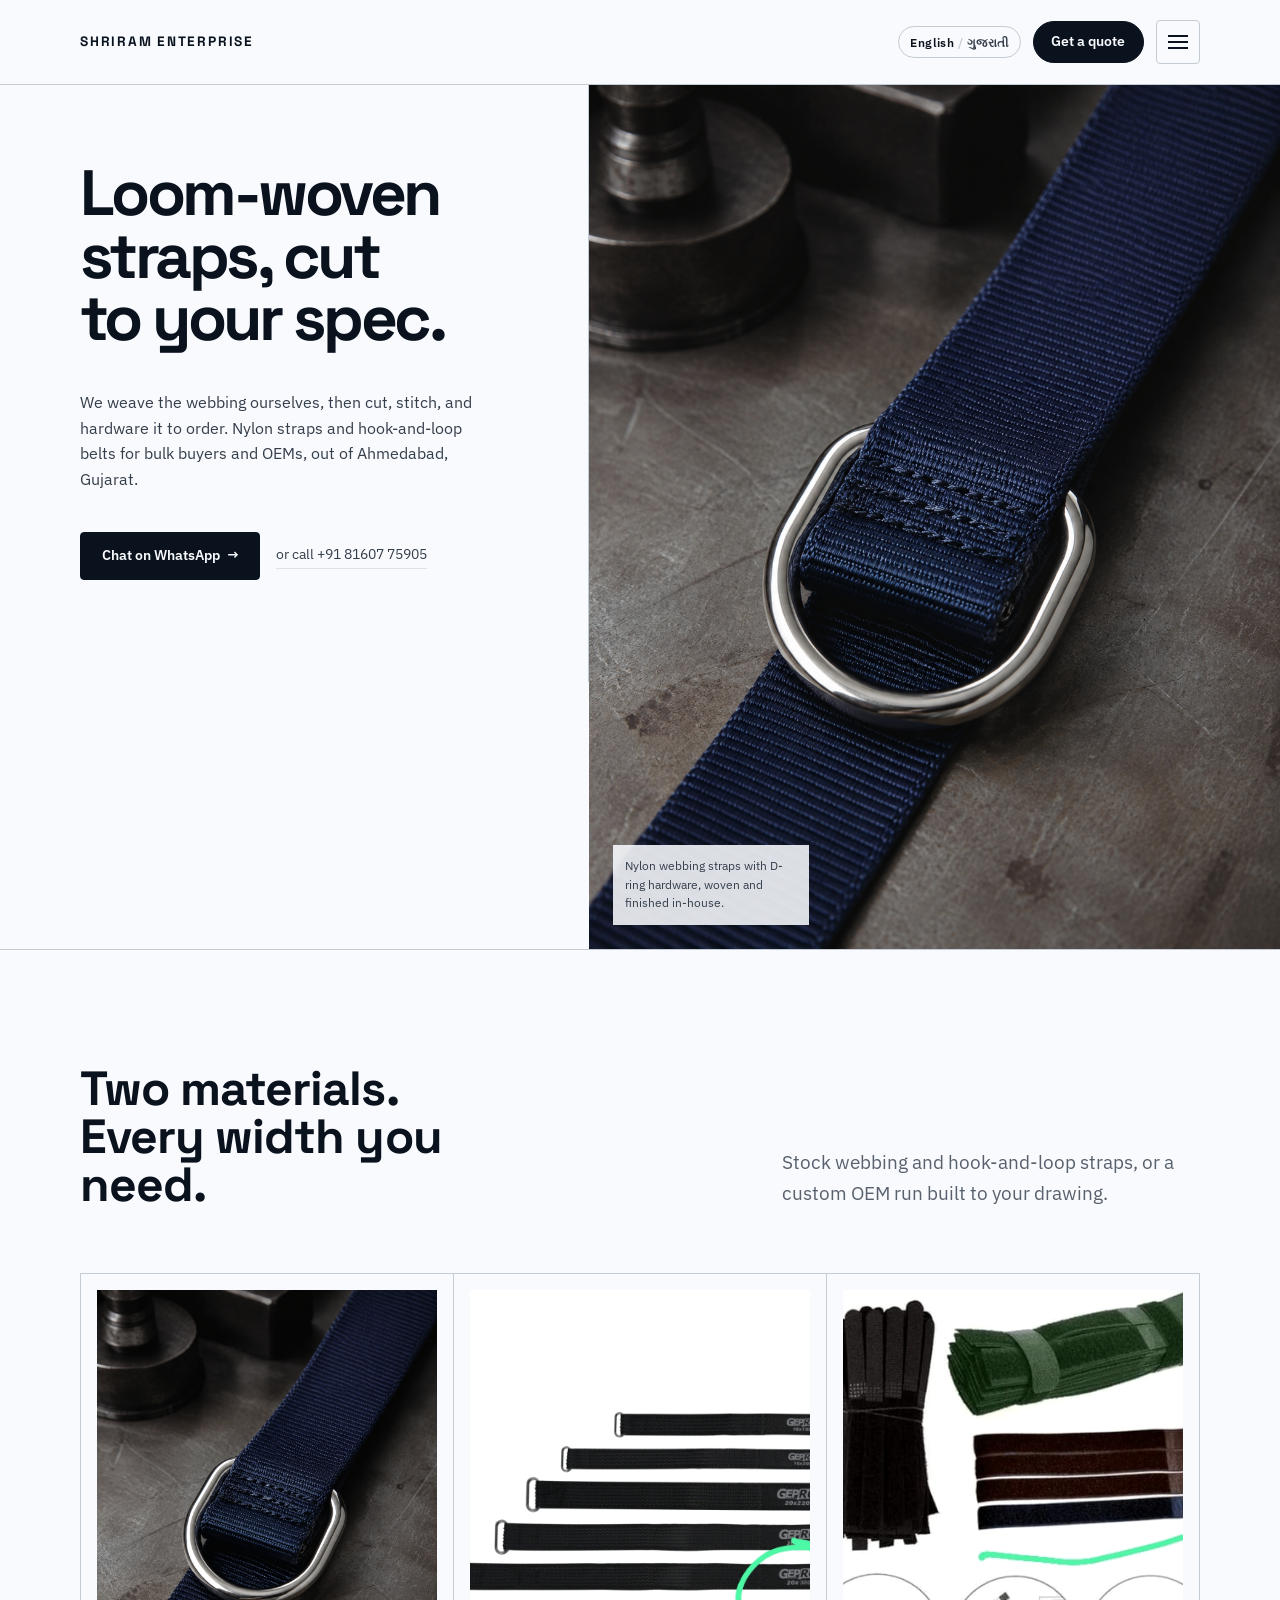
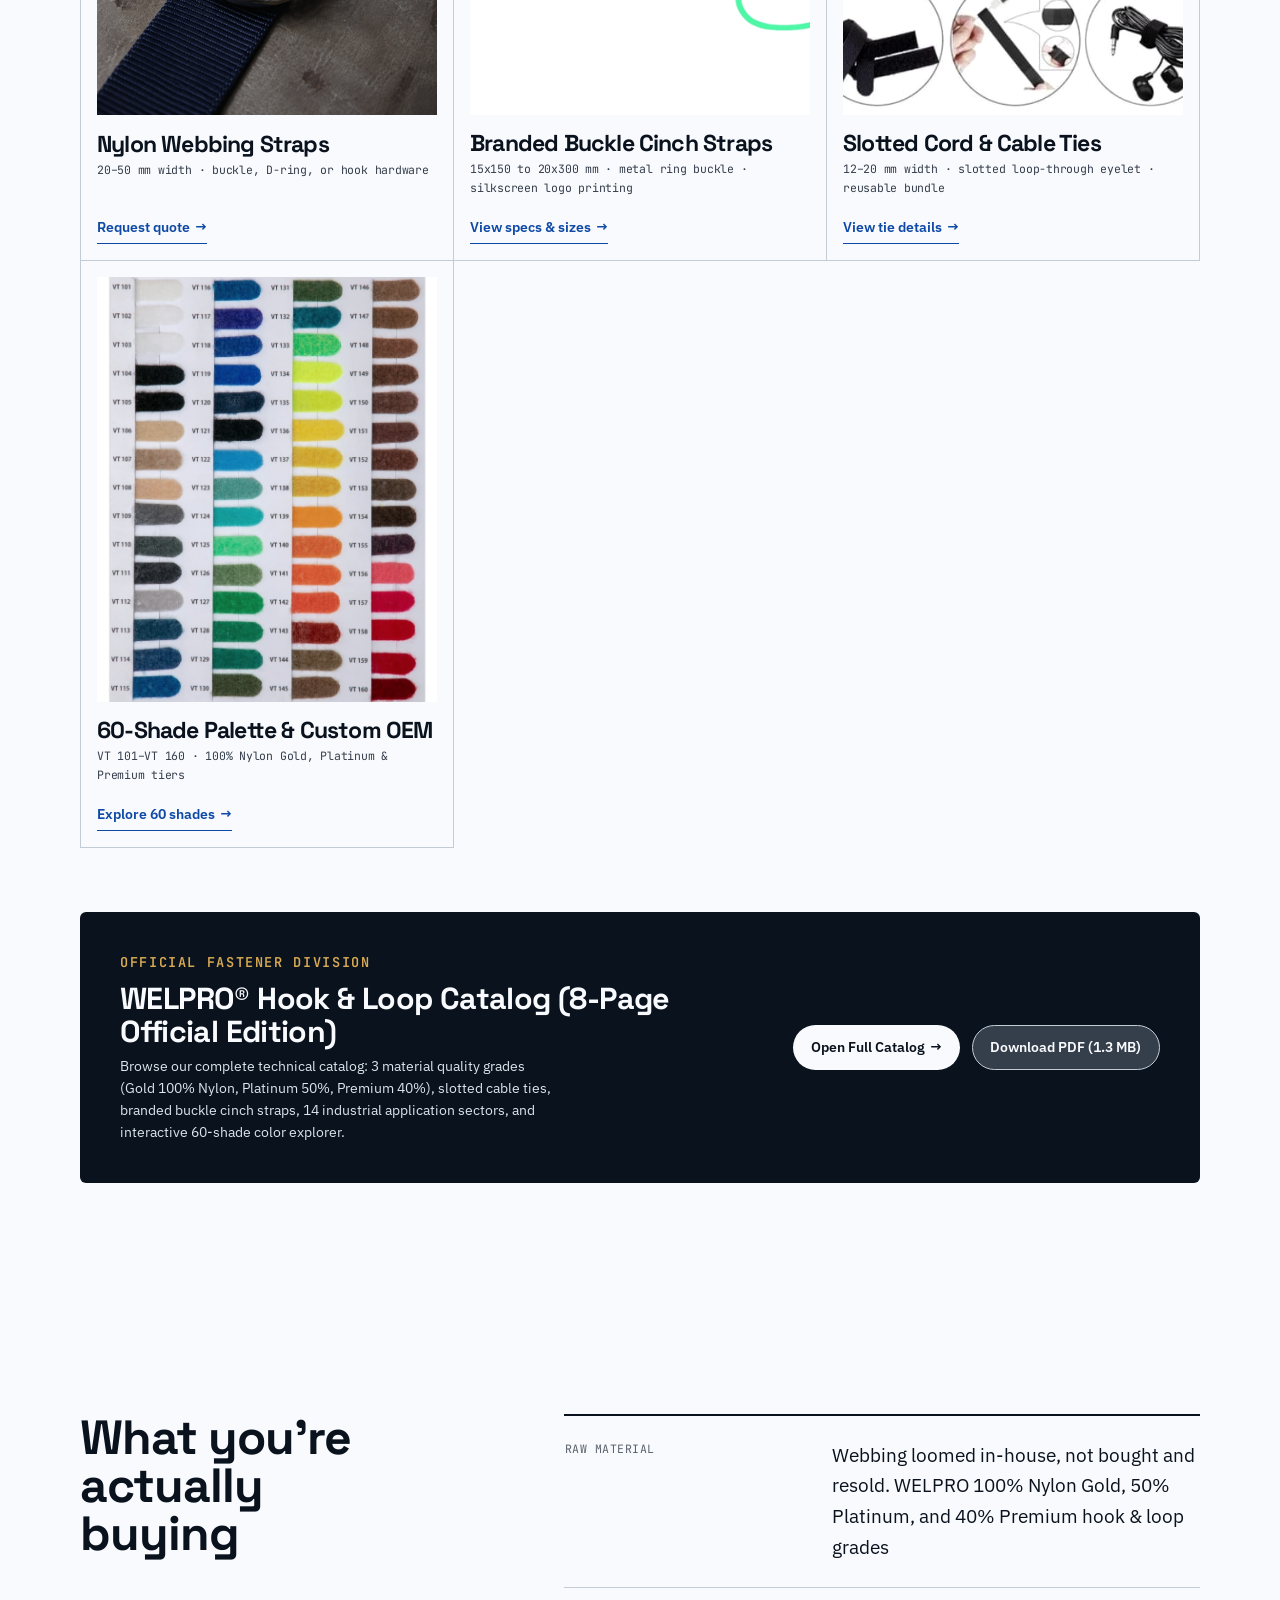
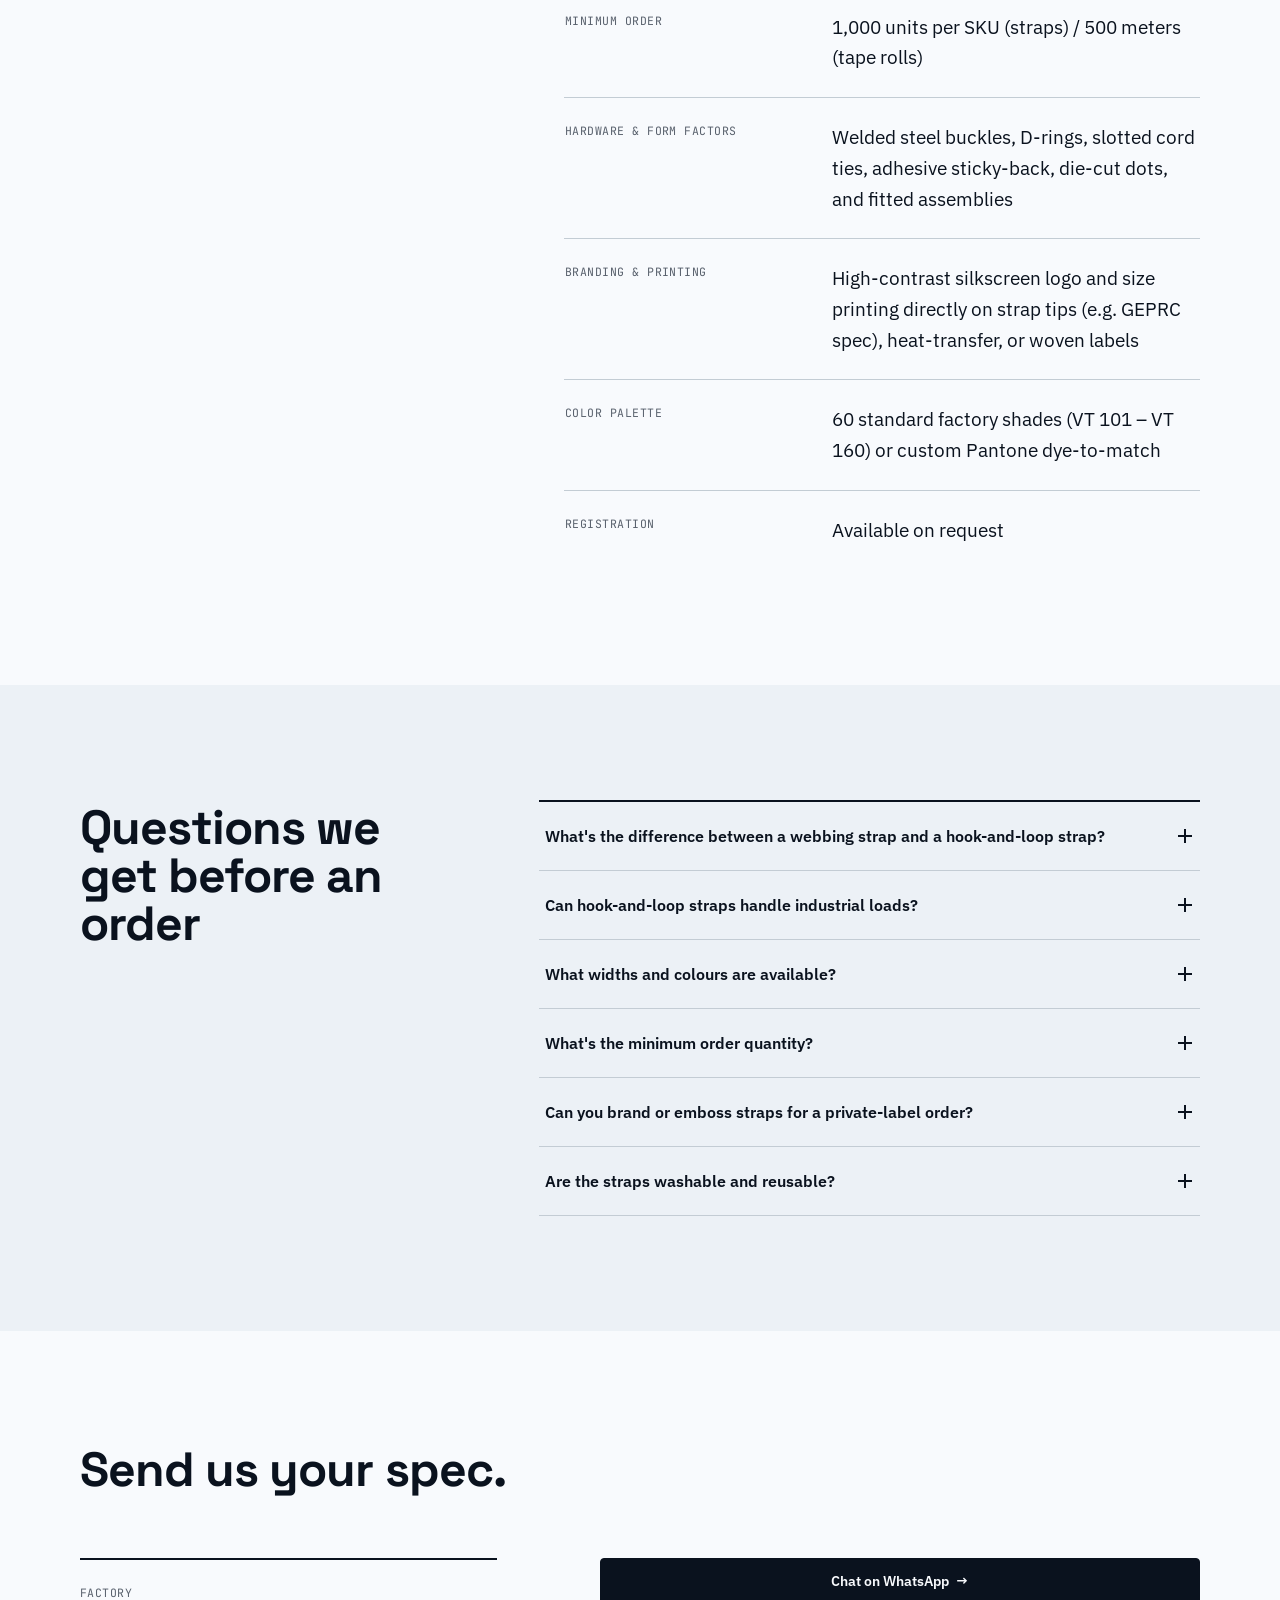
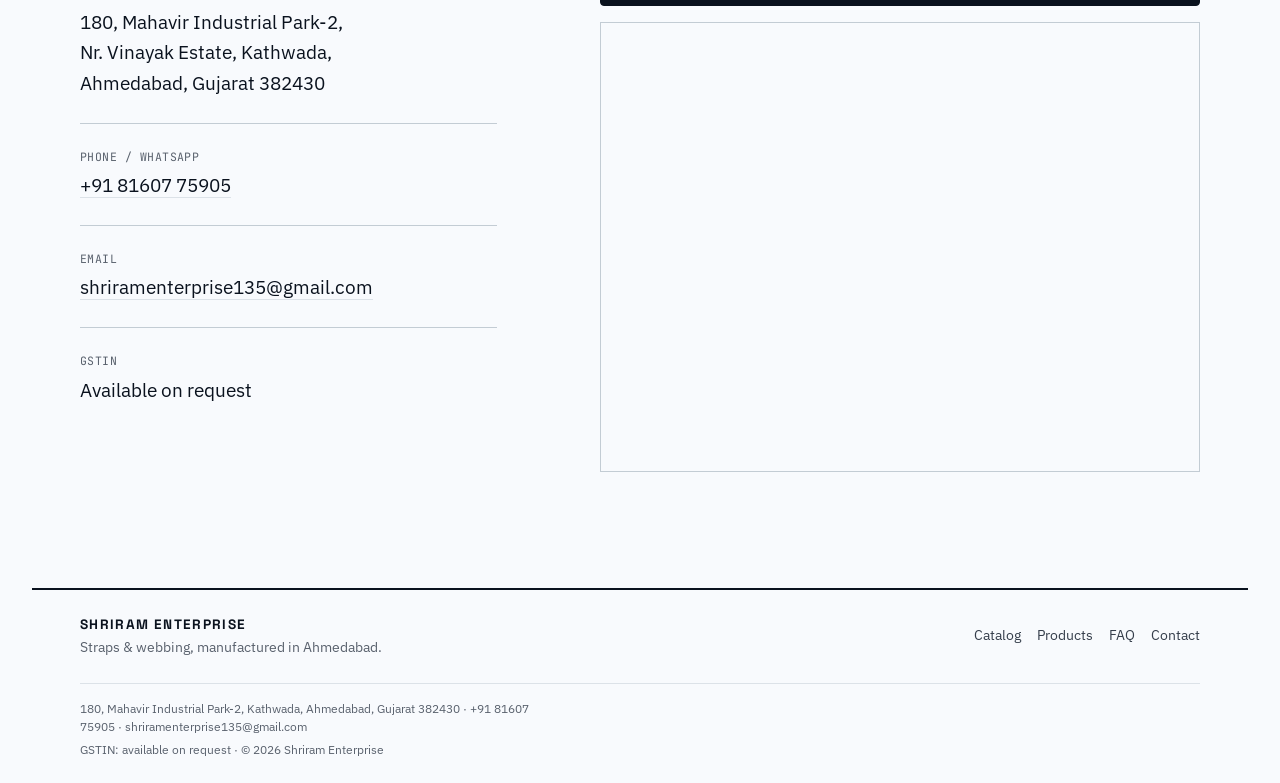
==== commit 82a3af3e: "feat: add Welpro catalog page and reference photo strap details" ====
--- a/index.html
+++ b/index.html
@@ -22,6 +22,7 @@
     <a class="nav__brand" href="#home">SHRIRAM ENTERPRISE</a>
 
     <nav class="nav__center" aria-label="Primary">
+      <a class="nav__link" href="catalog.html"><span class="i18n" data-en="Catalog" data-gu="કૅટેલોગ">Catalog</span></a>
       <a class="nav__link" href="#products"><span class="i18n" data-en="Products" data-gu="ઉત્પાદનો">Products</span></a>
       <a class="nav__link" href="#why"><span class="i18n" data-en="Why Us" data-gu="શા માટે અમે">Why Us</span></a>
       <a class="nav__link" href="#faq"><span class="i18n" data-en="FAQ" data-gu="પ્રશ્નો">FAQ</span></a>
@@ -42,6 +43,7 @@
   </div>
 
   <div class="mobile-sheet" id="mobile-sheet" hidden>
+    <a class="mobile-sheet__link" href="catalog.html"><strong><span class="i18n" data-en="Catalog" data-gu="કૅટેલોગ">Catalog</span> →</strong></a>
     <a class="mobile-sheet__link" href="#products"><span class="i18n" data-en="Products" data-gu="ઉત્પાદનો">Products</span></a>
     <a class="mobile-sheet__link" href="#why"><span class="i18n" data-en="Why Us" data-gu="શા માટે અમે">Why Us</span></a>
     <a class="mobile-sheet__link" href="#faq"><span class="i18n" data-en="FAQ" data-gu="પ્રશ્નો">FAQ</span></a>
@@ -87,6 +89,7 @@
     </header>
 
     <div class="product-grid reveal" style="--i:2">
+      <!-- Card 1: Nylon Webbing -->
       <article class="product">
         <div class="product__media">
           <img src="assets/images/industrial-d-ring-webbing.png" alt="Navy nylon webbing strap threaded through a steel D-ring." loading="lazy" width="1122" height="1402">
@@ -98,27 +101,58 @@
         <a class="product__cta" href="https://wa.me/918160775905?text=Hi%2C%20I%27d%20like%20a%20quote%20for%20nylon%20webbing%20straps." target="_blank" rel="noopener"><span class="i18n" data-en="Request quote" data-gu="ભાવ માટે પૂછો">Request quote</span> →</a>
       </article>
 
+      <!-- Card 2: Custom Branded Buckle Cinch Straps (Reference Photo 2) -->
       <article class="product">
         <div class="product__media">
-          <img src="assets/images/velcro-straps-lineup.jpg" alt="Navy, white, red, and black hook-and-loop cinch straps laid out on a table." loading="lazy" width="1599" height="899">
+          <img src="assets/images/custom-cinch-straps-buckle.jpg" alt="Buckle Cinch Straps with Metal Ring and Custom Silkscreen Printed Logo and Dimensions GEPRC 20x300" loading="lazy" width="1024" height="1024">
         </div>
         <div class="product__meta">
-          <h3 class="product__name"><span class="i18n" data-en="Hook-and-Loop Cinch Straps" data-gu="હૂક-એન્ડ-લૂપ સિન્ચ સ્ટ્રેપ">Hook-and-Loop Cinch Straps</span></h3>
-          <p class="product__spec tnum"><span class="i18n" data-en="16–50 mm width · 5 stock colours, custom on request" data-gu="૧૬–૫૦ મીમી પહોળાઈ · ૫ સ્ટોક રંગ, વિનંતી પર કસ્ટમ">16–50 mm width · 5 stock colours, custom on request</span></p>
-        </div>
-        <a class="product__cta" href="https://wa.me/918160775905?text=Hi%2C%20I%27d%20like%20a%20quote%20for%20hook-and-loop%20straps." target="_blank" rel="noopener"><span class="i18n" data-en="Request quote" data-gu="ભાવ માટે પૂછો">Request quote</span> →</a>
+          <h3 class="product__name"><span class="i18n" data-en="Branded Buckle Cinch Straps" data-gu="બ્રાન્ડેડ બકલ સિન્ચ સ્ટ્રેપ">Branded Buckle Cinch Straps</span></h3>
+          <p class="product__spec tnum"><span class="i18n" data-en="15x150 to 20x300 mm · metal ring buckle · silkscreen logo printing" data-gu="૧૫x૧૫૦ થી ૨૦x૩૦૦ મીમી · મેટલ રિંગ બકલ · સિલ્કસ્ક્રીન લોગો">15x150 to 20x300 mm · metal ring buckle · silkscreen logo printing</span></p>
+        </div>
+        <a class="product__cta" href="catalog.html#references"><span class="i18n" data-en="View specs &amp; sizes" data-gu="સ્પેક્સ અને સાઇઝ જુઓ">View specs &amp; sizes</span> →</a>
       </article>
 
+      <!-- Card 3: Slotted Cable Ties & Cord Organizers (Reference Photo 1) -->
+      <article class="product">
+        <div class="product__media">
+          <img src="assets/images/cable-ties-organizer.jpg" alt="Slotted Hook and Loop Cable Organizer Ties for Earphones and Data Cords" loading="lazy" width="500" height="500">
+        </div>
+        <div class="product__meta">
+          <h3 class="product__name"><span class="i18n" data-en="Slotted Cord &amp; Cable Ties" data-gu="સ્લોટેડ કોર્ડ અને કેબલ ટાઈ">Slotted Cord &amp; Cable Ties</span></h3>
+          <p class="product__spec tnum"><span class="i18n" data-en="12–20 mm width · slotted loop-through eyelet · reusable bundle" data-gu="૧૨–૨૦ મીમી પહોળાઈ · સ્લોટેડ લૂપ-થ્રુ આઇલેટ · રિયૂઝેબલ">12–20 mm width · slotted loop-through eyelet · reusable bundle</span></p>
+        </div>
+        <a class="product__cta" href="catalog.html#references"><span class="i18n" data-en="View tie details" data-gu="ટાઈની વિગતો જુઓ">View tie details</span> →</a>
+      </article>
+
+      <!-- Card 4: 60-Color Palette & OEM Looms (Reference Photo 3) -->
       <article class="product product--oem">
         <div class="product__media">
-          <img src="assets/images/loom-weaving-detail.jpg" alt="Close-up of hands guiding warp threads through a weaving loom." loading="lazy" width="1600" height="1067">
+          <img src="assets/images/shade-card-swatches.jpg" alt="Welpro 60-Color Hook and Loop Shade Card Palette VT 101 to VT 160" loading="lazy" width="713" height="1024">
         </div>
         <div class="product__meta">
-          <h3 class="product__name"><span class="i18n" data-en="Custom OEM Assemblies" data-gu="કસ્ટમ OEM એસેમ્બલી">Custom OEM Assemblies</span></h3>
-          <p class="product__spec tnum"><span class="i18n" data-en="MOQ 1,000 units · your branding, your spec" data-gu="MOQ ૧,૦૦૦ યુનિટ · તમારી બ્રાન્ડિંગ, તમારો સ્પેક">MOQ 1,000 units · your branding, your spec</span></p>
-        </div>
-        <a class="product__cta" href="https://wa.me/918160775905?text=Hi%2C%20I%27d%20like%20a%20quote%20for%20a%20custom%20OEM%20run." target="_blank" rel="noopener"><span class="i18n" data-en="Request quote" data-gu="ભાવ માટે પૂછો">Request quote</span> →</a>
+          <h3 class="product__name"><span class="i18n" data-en="60-Shade Palette &amp; Custom OEM" data-gu="૬૦-શેડ પેલેટ અને કસ્ટમ OEM">60-Shade Palette &amp; Custom OEM</span></h3>
+          <p class="product__spec tnum"><span class="i18n" data-en="VT 101–VT 160 · 100% Nylon Gold, Platinum &amp; Premium tiers" data-gu="VT ૧૦૧–VT ૧૬૦ · ગોલ્ડ, પ્લેટિનમ અને પ્રીમિયમ ગ્રેડ">VT 101–VT 160 · 100% Nylon Gold, Platinum &amp; Premium tiers</span></p>
+        </div>
+        <a class="product__cta" href="catalog.html#shades"><span class="i18n" data-en="Explore 60 shades" data-gu="૬૦ શેડ્સ જુઓ">Explore 60 shades</span> →</a>
       </article>
+    </div>
+
+    <!-- Banner Linking to Full Catalog -->
+    <div class="cat-home-banner reveal" style="--i:3">
+      <div>
+        <p class="section-tag tnum" style="color: #d9ab52;"><span class="i18n" data-en="OFFICIAL FASTENER DIVISION" data-gu="સત્તાવાર ફાસ્ટનર ડિવિઝન">OFFICIAL FASTENER DIVISION</span></p>
+        <h3><span class="i18n" data-en="WELPRO® Hook &amp; Loop Catalog (8-Page Official Edition)" data-gu="વેલપ્રો® હૂક અને લૂપ કૅટેલોગ (૮-પેજ સત્તાવાર આવૃત્તિ)">WELPRO® Hook &amp; Loop Catalog (8-Page Official Edition)</span></h3>
+        <p><span class="i18n" data-en="Browse our complete technical catalog: 3 material quality grades (Gold 100% Nylon, Platinum 50%, Premium 40%), slotted cable ties, branded buckle cinch straps, 14 industrial application sectors, and interactive 60-shade color explorer." data-gu="અમારો સંપૂર્ણ તકનીકી કૅટેલોગ જુઓ: ૩ મટિરિયલ ગુણવત્તા ગ્રેડ (ગોલ્ડ ૧૦૦% નાયલોન, પ્લેટિનમ ૫૦%, પ્રીમિયમ ૪૦%), સ્લોટેડ કેબલ ટાઈ, બ્રાન્ડેડ બકલ સિન્ચ સ્ટ્રેપ, ૧૪ ઔદ્યોગિક ક્ષેત્રો અને ૬૦ કલર શેડ કાર્ડ.">Browse our complete technical catalog: 3 material quality grades (Gold 100% Nylon, Platinum 50%, Premium 40%), slotted cable ties, branded buckle cinch straps, 14 industrial application sectors, and interactive 60-shade color explorer.</span></p>
+      </div>
+      <div style="display: flex; gap: var(--space-sm); flex-wrap: wrap;">
+        <a class="btn" href="catalog.html">
+          <span class="i18n" data-en="Open Full Catalog" data-gu="સંપૂર્ણ કૅટેલોગ ખોલો">Open Full Catalog</span> →
+        </a>
+        <a class="cat-btn-pdf" href="assets/welpro-hook-and-loop-catalog.pdf" target="_blank" rel="noopener" style="background: var(--color-ink-2); color: var(--color-paper); border-color: var(--color-rule);">
+          <span class="i18n" data-en="Download PDF (1.3 MB)" data-gu="PDF ડાઉનલોડ (૧.૩ MB)">Download PDF (1.3 MB)</span>
+        </a>
+      </div>
     </div>
   </section>
 
@@ -131,19 +165,23 @@
         <tbody>
           <tr>
             <th><span class="i18n" data-en="Raw material" data-gu="કાચો માલ">Raw material</span></th>
-            <td><span class="i18n" data-en="Webbing loomed in-house, not bought and resold" data-gu="વેબિંગ ઘરમાં જ વણેલું, ખરીદીને ફરી વેચેલું નહીં">Webbing loomed in-house, not bought and resold</span></td>
+            <td><span class="i18n" data-en="Webbing loomed in-house, not bought and resold. WELPRO 100% Nylon Gold, 50% Platinum, and 40% Premium hook &amp; loop grades" data-gu="વેબિંગ ઘરમાં જ વણેલું, ખરીદીને ફરી વેચેલું નહીં. વેલપ્રો ૧૦૦% નાયલોન ગોલ્ડ, ૫૦% પ્લેટિનમ અને ૪૦% પ્રીમિયમ ગ્રેડ">Webbing loomed in-house, not bought and resold. WELPRO 100% Nylon Gold, 50% Platinum, and 40% Premium hook &amp; loop grades</span></td>
           </tr>
           <tr>
             <th><span class="i18n" data-en="Minimum order" data-gu="ન્યૂનતમ ઓર્ડર">Minimum order</span></th>
-            <td><span class="i18n" data-en="1,000 units per SKU" data-gu="દરેક SKU દીઠ ૧,૦૦૦ યુનિટ">1,000 units per SKU</span></td>
-          </tr>
-          <tr>
-            <th><span class="i18n" data-en="Hardware" data-gu="હાર્ડવેર">Hardware</span></th>
-            <td><span class="i18n" data-en="Buckles, D-rings, and hook-and-loop finishes, fitted in-house" data-gu="બકલ, D-રિંગ અને હૂક-એન્ડ-લૂપ ફિનિશ, ઘરમાં જ લગાવેલા">Buckles, D-rings, and hook-and-loop finishes, fitted in-house</span></td>
-          </tr>
-          <tr>
-            <th><span class="i18n" data-en="Customisation" data-gu="કસ્ટમાઇઝેશન">Customisation</span></th>
-            <td><span class="i18n" data-en="Width, colour, length, and branding to your spec" data-gu="પહોળાઈ, રંગ, લંબાઈ અને બ્રાન્ડિંગ તમારા સ્પેક પ્રમાણે">Width, colour, length, and branding to your spec</span></td>
+            <td><span class="i18n" data-en="1,000 units per SKU (straps) / 500 meters (tape rolls)" data-gu="દરેક SKU દીઠ ૧,૦૦૦ યુનિટ (સ્ટ્રેપ) / ૫૦૦ મીટર (ટેપ રોલ્સ)">1,000 units per SKU (straps) / 500 meters (tape rolls)</span></td>
+          </tr>
+          <tr>
+            <th><span class="i18n" data-en="Hardware &amp; Form Factors" data-gu="હાર્ડવેર અને પ્રકારો">Hardware &amp; Form Factors</span></th>
+            <td><span class="i18n" data-en="Welded steel buckles, D-rings, slotted cord ties, adhesive sticky-back, die-cut dots, and fitted assemblies" data-gu="વેલ્ડેડ સ્ટીલ બકલ, D-રિંગ, સ્લોટેડ કોર્ડ ટાઈ, એડહેસિવ સ્ટીકી-બેક, ડાઇ-કટ ડોટ્સ અને એસેમ્બલીઝ">Welded steel buckles, D-rings, slotted cord ties, adhesive sticky-back, die-cut dots, and fitted assemblies</span></td>
+          </tr>
+          <tr>
+            <th><span class="i18n" data-en="Branding &amp; Printing" data-gu="બ્રાન્ડિંગ અને પ્રિન્ટિંગ">Branding &amp; Printing</span></th>
+            <td><span class="i18n" data-en="High-contrast silkscreen logo and size printing directly on strap tips (e.g. GEPRC spec), heat-transfer, or woven labels" data-gu="સ્ટ્રેપ પર ડાયરેક્ટ સિલ્કસ્ક્રીન લોગો અને સાઇઝ પ્રિન્ટિંગ (દા.ત. GEPRC સ્પેક) અથવા હીટ ટ્રાન્સફર">High-contrast silkscreen logo and size printing directly on strap tips (e.g. GEPRC spec), heat-transfer, or woven labels</span></td>
+          </tr>
+          <tr>
+            <th><span class="i18n" data-en="Color Palette" data-gu="કલર પેલેટ">Color Palette</span></th>
+            <td><span class="i18n" data-en="60 standard factory shades (VT 101 – VT 160) or custom Pantone dye-to-match" data-gu="૬૦ પ્રમાણભૂત ફેક્ટરી શેડ્સ (VT ૧૦૧ – VT ૧૬૦) અથવા કસ્ટમ પેન્ટોન ડાઇ મેચિંગ">60 standard factory shades (VT 101 – VT 160) or custom Pantone dye-to-match</span></td>
           </tr>
           <tr>
             <th><span class="i18n" data-en="Registration" data-gu="રજિસ્ટ્રેશન">Registration</span></th>
@@ -189,7 +227,7 @@
             <span class="accordion__icon" aria-hidden="true"></span>
           </button>
           <div class="accordion__panel" id="faq-3" role="region" aria-labelledby="faq-3-trigger">
-            <p><span class="i18n" data-en="Both product lines run from narrow cable-tie widths up to heavy 50 mm webbing, in stock colours or a custom shade matched to your brief. Tell us the width and colour when you send a spec." data-gu="બંને પ્રોડક્ટ લાઇન સાંકડી કેબલ-ટાઈ પહોળાઈથી લઈને ભારે ૫૦ મીમી વેબિંગ સુધી, સ્ટોક રંગોમાં અથવા તમારી બ્રીફ પ્રમાણે કસ્ટમ શેડમાં ઉપલબ્ધ છે. સ્પેક મોકલતી વખતે અમને પહોળાઈ અને રંગ જણાવો.">Both product lines run from narrow cable-tie widths up to heavy 50 mm webbing, in stock colours or a custom shade matched to your brief. Tell us the width and colour when you send a spec.</span></p>
+            <p><span class="i18n" data-en="Both product lines run from 12 mm cable-tie widths up to heavy 50–100 mm webbing. We stock 60 standard factory color shades (VT 101 through VT 160) for hook-and-loop, and provide in-house dye-to-match for custom OEM briefs. Browse all 60 shades in our online catalog." data-gu="બંને પ્રોડક્ટ લાઇન ૧૨ મીમી કેબલ-ટાઈ પહોળાઈથી લઈને ભારે ૫૦–૧૦૦ મીમી વેબિંગ સુધી ઉપલબ્ધ છે. અમે હૂક-એન્ડ-લૂપ માટે ૬૦ ફેક્ટરી કલર શેડ્સ (VT ૧૦૧ થી VT ૧૬૦) સ્ટોક કરીએ છીએ અને કસ્ટમ ઓર્ડર માટે ડાઇ મેચિંગ કરીએ છીએ. અમારા ઓનલાઈન કૅટેલોગમાં બધા ૬૦ શેડ્સ જુઓ.">Both product lines run from 12 mm cable-tie widths up to heavy 50–100 mm webbing. We stock 60 standard factory color shades (VT 101 through VT 160) for hook-and-loop, and provide in-house dye-to-match for custom OEM briefs. Browse all 60 shades in our online catalog.</span></p>
           </div>
         </div>
 
@@ -199,7 +237,7 @@
             <span class="accordion__icon" aria-hidden="true"></span>
           </button>
           <div class="accordion__panel" id="faq-4" role="region" aria-labelledby="faq-4-trigger">
-            <p><span class="i18n" data-en="1,000 units per SKU. We size a production run once we know the width, length, and hardware, so send the spec first and we'll confirm." data-gu="દરેક SKU દીઠ ૧,૦૦૦ યુનિટ. પહોળાઈ, લંબાઈ અને હાર્ડવેર જાણ્યા પછી અમે પ્રોડક્શન રનનું કદ નક્કી કરીએ છીએ, એટલે પહેલા સ્પેક મોકલો અને અમે કન્ફર્મ કરીશું.">1,000 units per SKU. We size a production run once we know the width, length, and hardware, so send the spec first and we'll confirm.</span></p>
+            <p><span class="i18n" data-en="1,000 units per SKU for custom cut straps, or 500 meters for roll tape. We size a production run once we know the width, length, and hardware, so send the spec first and we'll confirm." data-gu="કસ્ટમ કટ સ્ટ્રેપ માટે દરેક SKU દીઠ ૧,૦૦૦ યુનિટ, અથવા રોલ ટેપ માટે ૫૦૦ મીટર. પહોળાઈ, લંબાઈ અને હાર્ડવેર જાણ્યા પછી અમે પ્રોડક્શન રનનું કદ નક્કી કરીએ છીએ.">1,000 units per SKU for custom cut straps, or 500 meters for roll tape. We size a production run once we know the width, length, and hardware, so send the spec first and we'll confirm.</span></p>
           </div>
         </div>
 
@@ -209,7 +247,7 @@
             <span class="accordion__icon" aria-hidden="true"></span>
           </button>
           <div class="accordion__panel" id="faq-5" role="region" aria-labelledby="faq-5-trigger">
-            <p><span class="i18n" data-en="Yes. Printed text, woven-in branding, or an embossed buckle can be built into an OEM run. Bring your artwork and we'll confirm what's possible at your quantity." data-gu="હા. પ્રિન્ટેડ ટેક્સ્ટ, વણેલી બ્રાન્ડિંગ અથવા એમ્બોસ્ડ બકલ OEM બેચમાં સામેલ કરી શકાય છે. તમારી આર્ટવર્ક લાવો અને અમે તમારા જથ્થા પર શું શક્ય છે તે કન્ફર્મ કરીશું.">Yes. Printed text, woven-in branding, or an embossed buckle can be built into an OEM run. Bring your artwork and we'll confirm what's possible at your quantity.</span></p>
+            <p><span class="i18n" data-en="Yes. Direct silkscreen printing of logos and exact millimeter dimensions (such as 15x150 or 20x300 mm) on strap tips, woven jacquard branding, heat-transfer logos, or custom buckle finishes can be built into an OEM run." data-gu="હા. સ્ટ્રેપના છેડા પર લોગો અને ચોક્કસ મિલીમીટર માપ (જેમ કે ૧૫x૧૫૦ અથવા ૨૦x૩૦૦ મીમી) ની ડાયરેક્ટ સિલ્કસ્ક્રીન પ્રિન્ટિંગ, વણેલા જેક્વાર્ડ લેબલ અથવા કસ્ટમ બકલ ફિનિશિંગ OEM બેચમાં સામેલ કરી શકાય છે.">Yes. Direct silkscreen printing of logos and exact millimeter dimensions (such as 15x150 or 20x300 mm) on strap tips, woven jacquard branding, heat-transfer logos, or custom buckle finishes can be built into an OEM run.</span></p>
           </div>
         </div>
 
@@ -277,6 +315,7 @@
     <p class="tagline muted"><span class="i18n" data-en="Straps &amp; webbing, manufactured in Ahmedabad." data-gu="સ્ટ્રેપ અને વેબિંગ, અમદાવાદમાં ઉત્પાદિત.">Straps &amp; webbing, manufactured in Ahmedabad.</span></p>
   </div>
   <nav class="foot-mast__links" aria-label="Footer">
+    <a href="catalog.html"><span class="i18n" data-en="Catalog" data-gu="કૅટેલોગ">Catalog</span></a>
     <a href="#products"><span class="i18n" data-en="Products" data-gu="ઉત્પાદનો">Products</span></a>
     <a href="#faq"><span class="i18n" data-en="FAQ" data-gu="પ્રશ્નો">FAQ</span></a>
     <a href="#contact"><span class="i18n" data-en="Contact" data-gu="સંપર્ક">Contact</span></a>
--- a/css/tokens.css
+++ b/css/tokens.css
@@ -1,36 +1,36 @@
-/* Hallmark · macrostructure: Split Studio · H2 Split Diptych hero knobs: ratio=7/5, right=photo, divider=negative-space
- * theme: custom · vibe: "industrial precision, trustworthy, spec-sheet clean" · paper: oklch(98.5% 0.006 258) · accent: oklch(72% 0.14 85)
- * display: Space Grotesk · body: IBM Plex Sans · axes: light / geometric-sans / chromatic-amber (~85°)
- * studied: no · context: explicit · genre: modern-minimal · nav: N1b · footer: Ft1 · v1.1.0
+/* Hallmark · pre-emit critique: P5 H4 E5 S5 R4 V4
+ * macrostructure: Catalogue · tone: utilitarian · theme: Cobalt · enrichment: generated industrial product still
+ * display: Space Grotesk · body: IBM Plex Sans · axes: light / geometric-sans / cool-blue
+ * genre: modern-minimal · nav: N9 · footer: Ft2 · hero knobs: inventory-led / image-first / rule-dividers
  */
 
 :root {
-  /* ---- Colour — custom navy/gold, tinted OKLCH ---- */
-  --color-paper:      oklch(98.5% 0.006 258);
-  --color-paper-2:    oklch(96%   0.008 258);
-  --color-paper-3:    oklch(93%   0.010 258);
+  /* ---- Colour — Cobalt / engineered near-white ---- */
+  --color-paper:      oklch(98.5% 0.004 250);
+  --color-paper-2:    oklch(95.5% 0.009 250);
+  --color-paper-3:    oklch(91.5% 0.014 250);
 
-  --color-ink:        oklch(20%   0.045 258);
-  --color-ink-2:      oklch(38%   0.035 258);
+  --color-ink:        oklch(18% 0.028 260);
+  --color-ink-2:      oklch(36% 0.026 260);
 
-  --color-rule:       oklch(88%   0.012 258);
-  --color-rule-2:     oklch(92%   0.008 258);
+  --color-rule:       oklch(84% 0.015 250);
+  --color-rule-2:     oklch(91% 0.010 250);
 
-  --color-muted:      oklch(50%   0.020 258);
-  --color-neutral:    oklch(45%   0.020 258);
+  --color-muted:      oklch(49% 0.022 260);
+  --color-neutral:    oklch(43% 0.022 260);
 
-  --color-accent:      oklch(72%   0.140 85);
-  --color-accent-2:    oklch(80%   0.110 85);
-  --color-accent-ink:  var(--color-ink);
-  --color-accent-text: oklch(42%   0.140 85); /* accent hue, darkened for text/border use — passes 4.5:1 on paper */
-  --color-focus:       oklch(42%   0.160 85); /* darkened from the raw accent so the ring clears 3:1 on both paper and accent fills */
+  --color-accent:      oklch(56% 0.190 260);
+  --color-accent-2:    oklch(47% 0.180 260);
+  --color-accent-ink:  var(--color-paper);
+  --color-accent-text: oklch(43% 0.160 260);
+  --color-focus:       oklch(48% 0.190 260);
 
   --color-success:    oklch(58%   0.140 150);
 
   /* ---- WhatsApp brand green — used only on WhatsApp-labelled buttons ---- */
-  --color-whatsapp:       #25d366;
-  --color-whatsapp-text:  #0c6b34; /* darkened, for borders/text use — clears 4.5:1 on paper */
-  --color-whatsapp-hover: #1eb85a;
+  --color-whatsapp:       oklch(72% 0.180 150);
+  --color-whatsapp-text:  oklch(38% 0.115 150);
+  --color-whatsapp-hover: oklch(65% 0.170 150);
 
   /* ---- Type ---- */
   --font-display: "Space Grotesk", ui-sans-serif, system-ui, sans-serif;
@@ -68,7 +68,7 @@
 
   /* ---- Radius ---- */
   --radius-sm:   4px;
-  --radius-card: 10px;
+  --radius-card: 6px;
   --radius-pill: 999px;
 
   /* ---- Rules ---- */
--- a/css/style.css
+++ b/css/style.css
@@ -1,5 +1,6 @@
-/* Hallmark · pre-emit critique: P4 H4 E5 S5 R5 V4
- * contrast: pass (40–41) · nav: N1b · footer: Ft1 · slop: pass (42–45)
+/* Hallmark · macrostructure: Catalogue · tone: utilitarian · theme: Cobalt · nav: N9 · footer: Ft2
+ * pre-emit critique: P5 H4 E5 S5 R5 V4
+ * contrast: pass (40–41) · nav: N9 · footer: Ft2 · slop: pass (42–45)
  * honest: pass (46) · chrome: pass (47) · tokens: pass (48) · responsive: pass (49) · icons: pass (30)
  * mobile: pass (34, 49, 50–57)
  */
@@ -376,7 +377,868 @@
   .foot-mast__meta p { line-height: 1.6; }
 }
 
+/* ============================================================
+   CATALOGUE REDESIGN — engineered inventory, not a marketing deck
+   ============================================================ */
+body { background: var(--color-paper); }
+
+.nav {
+  position: relative;
+  border-bottom: 1px solid var(--color-rule);
+  background: var(--color-paper);
+  box-shadow: none;
+}
+.nav.is-scrolled { background: var(--color-paper); border-bottom-color: var(--color-rule); box-shadow: none; }
+.nav__inner { height: 5.25rem; grid-template-columns: minmax(0, 1fr) auto; }
+.nav__brand { font-size: var(--text-sm); letter-spacing: 0.13em; }
+.nav__center { display: none; }
+.nav__right { gap: var(--space-sm); }
+.nav__burger { display: flex; border: 1px solid var(--color-rule); border-radius: var(--radius-sm); }
+.nav__burger:hover { background: var(--color-paper-2); }
+.btn--accent { background: var(--color-ink); border-color: var(--color-ink); color: var(--color-paper); }
+.btn--accent:hover { background: var(--color-accent); border-color: var(--color-accent); }
+.mobile-sheet { border-bottom-color: var(--color-rule); }
+
+.hero-split {
+  grid-template-columns: minmax(0, 0.92fr) minmax(0, 1.08fr);
+  gap: 0;
+  max-width: none;
+  min-height: min(44rem, 78dvh);
+  padding: 0;
+  border-bottom: 1px solid var(--color-rule);
+}
+.hero-split__text {
+  display: grid;
+  align-content: end;
+  padding-block-start: clamp(2rem, 6vw, 6rem);
+  padding-block-end: clamp(3rem, 8vw, 8rem);
+  padding-inline-end: var(--page-gutter);
+  padding-inline-start: max(var(--page-gutter), calc((100vw - var(--page-max)) / 2 + var(--page-gutter)));
+  border-inline-end: 1px solid var(--color-rule);
+}
+.hero-split__h1 { font-size: clamp(3rem, 5vw, 5.8rem); line-height: 0.98; letter-spacing: -0.055em; max-width: 9ch; }
+.hero-split__lede { max-width: 41ch; margin-top: var(--space-xl); font-size: var(--text-base); }
+.hero-split__ctas { margin-top: var(--space-xl); gap: var(--space-md); }
+.cta-outline { background: var(--color-ink); border-color: var(--color-ink); color: var(--color-paper); border-radius: var(--radius-sm); }
+.cta-outline:hover { background: var(--color-accent); border-color: var(--color-accent); }
+.hero-split__tel { color: var(--color-ink-2); }
+.hero-split__figure { height: 100%; min-height: 28rem; }
+.hero-split__figure img { height: 100%; min-height: 28rem; aspect-ratio: auto; border-radius: 0; object-position: center; }
+.hero-split__figure figcaption {
+  position: absolute; inset-inline: var(--space-lg); bottom: var(--space-lg); max-width: 28ch;
+  padding: var(--space-sm); background: color-mix(in oklch, var(--color-paper) 88%, transparent); color: var(--color-ink-2);
+}
+
+.section { padding-block: clamp(4rem, 9vw, 8rem); }
+.section--tint { background: var(--color-paper-2); }
+.head-hang { display: grid; grid-template-columns: minmax(0, 1fr) minmax(0, 1fr); align-items: end; gap: var(--space-xl); padding-bottom: var(--space-2xl); }
+.head-hang h2 { font-size: var(--text-3xl); max-width: 12ch; line-height: 1; }
+.head-hang__lede { margin: 0; max-width: 38ch; justify-self: end; }
+.reveal { animation: none; opacity: 1; transform: none; }
+
+.product-grid { gap: 0; border-top: 1px solid var(--color-rule); border-inline-start: 1px solid var(--color-rule); }
+.product {
+  min-height: 100%; padding: var(--space-md); gap: var(--space-md);
+  border-inline-end: 1px solid var(--color-rule); border-bottom: 1px solid var(--color-rule);
+  background: var(--color-paper); transition: background var(--dur-short) var(--ease-out);
+}
+.product:hover { background: var(--color-paper-2); }
+.product__media { aspect-ratio: 4 / 5; border-radius: 0; background: var(--color-paper-3); }
+.product__media img { filter: saturate(0.82) contrast(1.04); }
+.product:hover .product__media img { transform: scale(1.015); }
+.product__name { font-size: var(--text-lg); letter-spacing: -0.035em; }
+.product__spec { min-height: 3em; letter-spacing: -0.02em; }
+.product__cta { width: max-content; margin-top: auto; color: var(--color-accent-text); border-bottom-color: var(--color-accent-text); }
+.product__cta:hover { color: var(--color-ink); border-color: var(--color-ink); }
+
+.why-content { display: grid; grid-template-columns: minmax(0, 0.75fr) minmax(0, 1.25fr); gap: clamp(2rem, 8vw, 8rem); align-items: start; }
+.why-content h2 { font-size: var(--text-3xl); margin: 0; max-width: 10ch; line-height: 1; }
+.spec-sheet { border-top: 2px solid var(--color-ink); }
+.spec-sheet tr:first-child { border-top: 0; }
+.spec-sheet th, .spec-sheet td { padding-block: var(--space-lg); }
+.spec-sheet th { width: 42%; font-family: var(--font-mono); font-size: var(--text-xs); text-transform: uppercase; letter-spacing: 0.04em; }
+
+.faq-layout { grid-template-columns: minmax(0, 0.7fr) minmax(0, 1.3fr); gap: clamp(2rem, 8vw, 8rem); }
+.head-sticky { top: var(--space-lg); background: transparent; padding: 0; }
+.head-sticky .num-label, .head-stack .num-label { display: none; }
+.head-sticky h2 { font-size: var(--text-3xl); line-height: 1; }
+.accordion { border-top: 2px solid var(--color-ink); }
+.accordion__item:first-child { border-top: 0; }
+.accordion__trigger { font-weight: 600; font-size: var(--text-base); }
+.accordion__trigger:hover { color: var(--color-accent-text); }
+
+.head-stack { margin-bottom: var(--space-2xl); }
+.head-stack h2 { font-size: var(--text-3xl); line-height: 1; }
+.contact-grid { grid-template-columns: minmax(0, 0.82fr) minmax(0, 1.18fr); gap: clamp(2rem, 8vw, 8rem); }
+.contact-list { gap: 0; border-top: 2px solid var(--color-ink); }
+.contact-list__row, .contact-list__row:first-child { padding-block: var(--space-lg); border-top: 1px solid var(--color-rule); }
+.contact-list__row:first-child { border-top: 0; }
+.contact-list dt { font-family: var(--font-mono); font-size: var(--text-xs); letter-spacing: 0.04em; }
+.contact-cta { gap: var(--space-md); }
+.contact-map { border-radius: 0; }
+
+.foot-mast {
+  max-width: var(--page-max); grid-template-columns: minmax(0, 1fr) auto; align-items: center;
+  gap: var(--space-lg); padding-block: var(--space-lg); border-top: 2px solid var(--color-ink);
+}
+.foot-mast__top .wordmark { font-size: var(--text-sm); letter-spacing: 0.1em; }
+.foot-mast__top .tagline { margin-top: var(--space-3xs); }
+.foot-mast__links { align-items: center; justify-content: flex-end; gap: var(--space-md); }
+.foot-mast__meta { grid-column: 1 / -1; padding-top: var(--space-md); }
+
+.cta-sticky { border-radius: var(--radius-sm); border-color: var(--color-ink); }
+.cta-sticky__btn--accent { background: var(--color-ink); border-color: var(--color-ink); color: var(--color-paper); }
+.cta-sticky__btn--accent:hover { background: var(--color-accent); border-color: var(--color-accent); }
+
+button:disabled,
+.btn[aria-disabled="true"],
+.cta-outline[aria-disabled="true"],
+.product__cta[aria-disabled="true"],
+.contact-link[aria-disabled="true"] {
+  cursor: not-allowed;
+  opacity: 0.55;
+  pointer-events: none;
+}
+
+@media (max-width: 60rem) {
+  .hero-split { grid-template-columns: minmax(0, 1fr); }
+  .hero-split__text { padding-inline: var(--page-gutter); border-inline-end: 0; border-top: 1px solid var(--color-rule); }
+  .hero-split__figure { order: -1; min-height: 22rem; }
+  .hero-split__figure img { min-height: 22rem; max-height: 32rem; }
+  .head-hang, .why-content, .faq-layout, .contact-grid { grid-template-columns: minmax(0, 1fr); gap: var(--space-xl); }
+  .head-hang__lede { justify-self: start; }
+  .head-sticky { position: static; }
+}
+
+@media (max-width: 40rem) {
+  .nav__inner { height: 4.5rem; gap: var(--space-sm); }
+  .nav__right .btn { display: none; }
+  .hero-split__text { padding-block: var(--space-2xl); }
+  .hero-split__h1 { font-size: clamp(2.8rem, 15vw, 4rem); }
+  .hero-split__figure, .hero-split__figure img { min-height: 18rem; }
+  .hero-split__figure figcaption { font-size: 0.66rem; }
+  .section { padding-block: var(--space-2xl); }
+  .head-hang h2, .why-content h2, .head-sticky h2, .head-stack h2 { font-size: var(--text-2xl); }
+  .product-grid { grid-template-columns: minmax(0, 1fr); }
+  .foot-mast { grid-template-columns: minmax(0, 1fr); }
+  .foot-mast__links { justify-content: flex-start; }
+}
+
 /* clickable text never wraps */
 .btn, .nav__link, .cta-outline, .foot-mast__links a, .product__cta, .cta-sticky__btn, .mobile-sheet__link {
   white-space: nowrap;
 }
+
+/* ============================================================
+   CATALOG PAGE STYLING — WELPRO HOOK & LOOP
+   ============================================================ */
+
+.section-tag {
+  font-family: var(--font-mono);
+  font-size: var(--text-xs);
+  letter-spacing: 0.12em;
+  color: var(--color-accent-text);
+  margin-bottom: var(--space-xs);
+  text-transform: uppercase;
+  font-weight: 600;
+}
+
+.nav__link.is-current {
+  color: var(--color-ink);
+  border-bottom-color: var(--color-ink);
+  font-weight: 600;
+}
+
+/* Hero */
+.cat-hero {
+  border-bottom: 1px solid var(--color-rule);
+  background: var(--color-paper);
+}
+.cat-hero__inner {
+  max-width: var(--page-max);
+  margin-inline: auto;
+  padding-inline: var(--page-gutter);
+  padding-block: var(--space-2xl) var(--space-3xl);
+  display: grid;
+  grid-template-columns: minmax(0, 1.25fr) minmax(0, 0.75fr);
+  gap: var(--space-2xl);
+  align-items: center;
+}
+.cat-badge {
+  display: inline-flex;
+  align-items: center;
+  gap: 0.5rem;
+  font-family: var(--font-mono);
+  font-size: var(--text-xs);
+  font-weight: 600;
+  letter-spacing: 0.08em;
+  color: var(--color-ink-2);
+  padding: 0.35rem 0.75rem;
+  background: var(--color-paper-2);
+  border: 1px solid var(--color-rule);
+  border-radius: var(--radius-pill);
+  margin-bottom: var(--space-md);
+}
+.cat-badge__dot {
+  width: 8px;
+  height: 8px;
+  border-radius: 50%;
+  background: #25d366;
+  box-shadow: 0 0 0 2px color-mix(in oklch, #25d366 30%, transparent);
+}
+.cat-hero__title {
+  font-size: clamp(2.4rem, 4.5vw, 4.2rem);
+  line-height: 1.05;
+  letter-spacing: -0.04em;
+  margin-bottom: var(--space-md);
+}
+.cat-hero__lede {
+  font-size: var(--text-md);
+  color: var(--color-ink-2);
+  max-width: 52ch;
+  line-height: 1.55;
+  margin-bottom: var(--space-xl);
+}
+.cat-hero__actions {
+  display: flex;
+  flex-wrap: wrap;
+  align-items: center;
+  gap: var(--space-md);
+  margin-bottom: var(--space-2xl);
+}
+.cat-btn-pdf {
+  display: inline-flex;
+  align-items: center;
+  gap: 0.5rem;
+  padding: 0.65rem 1.1rem;
+  min-height: 40px;
+  border: 1px solid var(--color-rule);
+  background: var(--color-paper-2);
+  border-radius: var(--radius-pill);
+  font-size: var(--text-sm);
+  font-weight: 600;
+  color: var(--color-ink);
+  transition: background var(--dur-short) var(--ease-out), border-color var(--dur-short) var(--ease-out);
+}
+.cat-btn-pdf:hover {
+  background: var(--color-paper-3);
+  border-color: var(--color-ink-2);
+}
+.cat-stats-row {
+  display: grid;
+  grid-template-columns: repeat(4, 1fr);
+  gap: var(--space-md);
+  border-top: 1px solid var(--color-rule);
+  padding-top: var(--space-lg);
+}
+.cat-stat {
+  display: grid;
+  gap: 0.2rem;
+}
+.cat-stat__num {
+  font-family: var(--font-mono);
+  font-size: var(--text-xl);
+  font-weight: 700;
+  color: var(--color-ink);
+  line-height: 1;
+}
+.cat-stat__lbl {
+  font-size: var(--text-xs);
+  color: var(--color-muted);
+  line-height: 1.3;
+}
+.cat-preview-card {
+  border: 1px solid var(--color-rule);
+  background: var(--color-paper-2);
+  border-radius: var(--radius-card);
+  overflow: hidden;
+  box-shadow: 0 16px 36px -20px oklch(20% 0.03 258 / 0.18);
+}
+.cat-preview-img {
+  width: 100%;
+  height: auto;
+  aspect-ratio: 1 / 1;
+  object-fit: cover;
+  display: block;
+}
+.cat-preview-caption {
+  padding: var(--space-sm) var(--space-md);
+  font-size: var(--text-xs);
+  color: var(--color-muted);
+  border-top: 1px solid var(--color-rule-2);
+  background: var(--color-paper);
+}
+
+/* Material Grades */
+.grades-grid {
+  display: grid;
+  grid-template-columns: repeat(3, minmax(0, 1fr));
+  gap: var(--space-lg);
+  margin-bottom: var(--space-2xl);
+}
+.grade-card {
+  display: flex;
+  flex-direction: column;
+  background: var(--color-paper);
+  border: 1px solid var(--color-rule);
+  border-radius: var(--radius-card);
+  padding: var(--space-xl) var(--space-lg);
+  position: relative;
+  transition: transform var(--dur-short) var(--ease-out), box-shadow var(--dur-short) var(--ease-out);
+}
+.grade-card:hover {
+  transform: translateY(-2px);
+  box-shadow: 0 12px 28px -16px oklch(20% 0.03 258 / 0.2);
+}
+.grade-card--gold { border-top: 4px solid #d9ab52; }
+.grade-card--platinum { border-top: 4px solid #6b8299; }
+.grade-card--premium { border-top: 4px solid #2f3c4c; }
+
+.grade-card__badge {
+  font-family: var(--font-mono);
+  font-size: var(--text-xs);
+  font-weight: 700;
+  letter-spacing: 0.06em;
+  color: var(--color-accent-text);
+  margin-bottom: var(--space-xs);
+}
+.grade-card__title {
+  font-size: var(--text-xl);
+  margin-bottom: 0.25rem;
+  letter-spacing: -0.02em;
+}
+.grade-card__ratio {
+  font-family: var(--font-mono);
+  font-size: var(--text-sm);
+  font-weight: 600;
+  color: var(--color-ink-2);
+  margin-bottom: var(--space-md);
+}
+.grade-card__desc {
+  font-size: var(--text-sm);
+  color: var(--color-muted);
+  margin-bottom: var(--space-lg);
+  line-height: 1.5;
+}
+.grade-card__specs {
+  list-style: none;
+  padding: 0;
+  margin: 0 0 var(--space-xl) 0;
+  display: grid;
+  gap: 0.5rem;
+  font-size: var(--text-xs);
+  border-top: 1px solid var(--color-rule-2);
+  padding-top: var(--space-md);
+}
+.grade-card__specs li {
+  display: flex;
+  justify-content: space-between;
+  gap: 0.5rem;
+  color: var(--color-ink-2);
+}
+.grade-card__specs li strong {
+  color: var(--color-muted);
+  font-weight: 500;
+}
+.grade-card__footer {
+  margin-top: auto;
+  padding-top: var(--space-md);
+  border-top: 1px solid var(--color-rule-2);
+}
+.grade-card__btn {
+  display: inline-flex;
+  align-items: center;
+  gap: 0.4rem;
+  font-size: var(--text-sm);
+  font-weight: 600;
+  color: var(--color-accent-text);
+  border-bottom: 1px solid transparent;
+  transition: color var(--dur-short) var(--ease-out), border-color var(--dur-short) var(--ease-out);
+}
+.grade-card__btn:hover {
+  color: var(--color-ink);
+  border-bottom-color: var(--color-ink);
+}
+
+/* Comparative Table */
+.cat-table-wrap {
+  margin-top: var(--space-3xl);
+  overflow-x: auto;
+}
+.cat-table-title {
+  font-size: var(--text-lg);
+  margin-bottom: var(--space-md);
+}
+.cat-table {
+  width: 100%;
+  border-collapse: collapse;
+  border-top: 2px solid var(--color-ink);
+}
+.cat-table th {
+  background: var(--color-paper-2);
+  padding: var(--space-sm) var(--space-md);
+  font-family: var(--font-mono);
+  font-size: var(--text-xs);
+  text-transform: uppercase;
+  letter-spacing: 0.05em;
+  text-align: left;
+  border-bottom: 1px solid var(--color-rule);
+}
+.cat-table td {
+  padding: var(--space-md);
+  font-size: var(--text-sm);
+  border-bottom: 1px solid var(--color-rule-2);
+  vertical-align: middle;
+}
+.cat-table tr:hover td {
+  background: var(--color-paper-2);
+}
+
+/* Reference Cards */
+.ref-feature-grid {
+  display: grid;
+  grid-template-columns: repeat(2, minmax(0, 1fr));
+  gap: var(--space-xl);
+  margin-bottom: var(--space-3xl);
+}
+.ref-card {
+  background: var(--color-paper);
+  border: 1px solid var(--color-rule);
+  border-radius: var(--radius-card);
+  overflow: hidden;
+  display: flex;
+  flex-direction: column;
+}
+.ref-card__media {
+  position: relative;
+  aspect-ratio: 1 / 1;
+  background: var(--color-paper-2);
+  border-bottom: 1px solid var(--color-rule);
+  overflow: hidden;
+}
+.ref-card__media img {
+  width: 100%;
+  height: 100%;
+  object-fit: cover;
+  transition: transform var(--dur-long) var(--ease-out);
+}
+.ref-card:hover .ref-card__media img {
+  transform: scale(1.02);
+}
+.ref-card__pill {
+  position: absolute;
+  top: var(--space-md);
+  left: var(--space-md);
+  background: color-mix(in oklch, var(--color-ink) 85%, transparent);
+  color: var(--color-paper);
+  font-family: var(--font-mono);
+  font-size: 0.68rem;
+  font-weight: 600;
+  letter-spacing: 0.08em;
+  padding: 0.3rem 0.65rem;
+  border-radius: var(--radius-pill);
+}
+.ref-card__body {
+  padding: var(--space-xl) var(--space-lg);
+  display: flex;
+  flex-direction: column;
+  flex-grow: 1;
+  gap: var(--space-md);
+}
+.ref-card__title {
+  font-size: var(--text-lg);
+  letter-spacing: -0.02em;
+  margin: 0;
+}
+.ref-card__lead {
+  font-size: var(--text-sm);
+  color: var(--color-ink-2);
+  line-height: 1.5;
+  margin: 0;
+}
+.ref-card__subhead {
+  font-size: var(--text-sm);
+  font-weight: 600;
+  margin: 0 0 0.5rem 0;
+  color: var(--color-ink);
+}
+.ref-card__checklist {
+  list-style: none;
+  padding: 0;
+  margin: 0;
+  display: grid;
+  gap: 0.5rem;
+  font-size: var(--text-xs);
+  color: var(--color-ink-2);
+  line-height: 1.5;
+}
+.ref-card__checklist li strong {
+  color: var(--color-ink);
+}
+.ref-card__meta-table {
+  background: var(--color-paper-2);
+  border: 1px solid var(--color-rule);
+  border-radius: var(--radius-sm);
+  padding: var(--space-sm) var(--space-md);
+  display: grid;
+  gap: 0.3rem;
+  font-size: var(--text-xs);
+  color: var(--color-ink-2);
+  margin-top: var(--space-sm);
+}
+.ref-card__meta-table span {
+  font-weight: 600;
+  color: var(--color-ink);
+}
+
+/* Ref Sizes Grid */
+.ref-sizes-grid {
+  display: grid;
+  grid-template-columns: repeat(auto-fit, minmax(130px, 1fr));
+  gap: 0.5rem;
+  margin-bottom: var(--space-sm);
+}
+.ref-size-item {
+  border: 1px solid var(--color-rule);
+  background: var(--color-paper-2);
+  border-radius: var(--radius-sm);
+  padding: 0.5rem;
+  display: flex;
+  flex-direction: column;
+  gap: 0.2rem;
+}
+.ref-size-item__dim {
+  font-family: var(--font-mono);
+  font-size: var(--text-xs);
+  font-weight: 700;
+  color: var(--color-ink);
+}
+.ref-size-item__use {
+  font-size: 0.68rem;
+  color: var(--color-muted);
+}
+.ref-size-item--highlight {
+  border-color: #05d65a;
+  background: color-mix(in oklch, #05d65a 8%, var(--color-paper));
+  position: relative;
+}
+.ref-size-item__badge {
+  font-size: 0.6rem;
+  font-weight: 700;
+  color: #008736;
+  letter-spacing: 0.04em;
+}
+
+/* Other Types Grid */
+.other-types-section {
+  margin-top: var(--space-xl);
+}
+.types-grid {
+  display: grid;
+  grid-template-columns: repeat(3, minmax(0, 1fr));
+  gap: var(--space-md);
+}
+.type-box {
+  background: var(--color-paper);
+  border: 1px solid var(--color-rule);
+  border-radius: var(--radius-card);
+  padding: var(--space-lg);
+  display: flex;
+  flex-direction: column;
+  gap: 0.4rem;
+}
+.type-box__icon {
+  font-size: 1.5rem;
+  margin-bottom: 0.2rem;
+}
+.type-box h4 {
+  font-size: var(--text-base);
+  margin: 0;
+}
+.type-box p {
+  font-size: var(--text-xs);
+  color: var(--color-muted);
+  line-height: 1.5;
+  margin: 0;
+}
+
+/* 60-Color Shade Card Explorer */
+.palette-filter {
+  display: flex;
+  flex-wrap: wrap;
+  gap: 0.4rem;
+  margin-bottom: var(--space-xl);
+}
+.palette-filter__btn {
+  padding: 0.45rem 0.85rem;
+  font-family: var(--font-body);
+  font-size: var(--text-xs);
+  font-weight: 600;
+  background: var(--color-paper-2);
+  border: 1px solid var(--color-rule);
+  border-radius: var(--radius-pill);
+  color: var(--color-ink-2);
+  cursor: pointer;
+  transition: all var(--dur-micro) var(--ease-out);
+}
+.palette-filter__btn:hover {
+  background: var(--color-paper-3);
+  color: var(--color-ink);
+}
+.palette-filter__btn.is-active {
+  background: var(--color-ink);
+  color: var(--color-paper);
+  border-color: var(--color-ink);
+}
+
+.swatches-layout {
+  display: grid;
+  grid-template-columns: minmax(0, 1fr) 280px;
+  gap: var(--space-xl);
+  align-items: start;
+}
+.swatches-grid {
+  display: grid;
+  grid-template-columns: repeat(auto-fill, minmax(90px, 1fr));
+  gap: 0.6rem;
+}
+.swatch-item {
+  display: flex;
+  flex-direction: column;
+  align-items: center;
+  padding: 0.5rem 0.35rem;
+  background: var(--color-paper);
+  border: 1px solid var(--color-rule);
+  border-radius: var(--radius-sm);
+  gap: 0.35rem;
+  text-align: center;
+  transition: transform var(--dur-micro) var(--ease-out), border-color var(--dur-micro) var(--ease-out);
+}
+.swatch-item:hover {
+  transform: translateY(-2px);
+  border-color: var(--color-ink-2);
+  box-shadow: 0 4px 10px -4px oklch(20% 0.03 258 / 0.2);
+}
+.swatch-item.is-hidden {
+  display: none !important;
+}
+.swatch-item__chip {
+  width: 100%;
+  height: 38px;
+  background: var(--swatch);
+  border-radius: 2px;
+  border: 1px solid rgba(0,0,0,0.08);
+  box-shadow: inset 0 1px 2px rgba(0,0,0,0.1);
+}
+.swatch-item__code {
+  font-family: var(--font-mono);
+  font-size: 0.72rem;
+  font-weight: 700;
+  color: var(--color-ink);
+  letter-spacing: 0.02em;
+}
+.swatch-item__name {
+  font-size: 0.64rem;
+  color: var(--color-muted);
+  white-space: nowrap;
+  overflow: hidden;
+  text-overflow: ellipsis;
+  max-width: 100%;
+}
+
+.swatch-photo-side {
+  position: sticky;
+  top: calc(var(--banner-height) + var(--space-md));
+}
+.swatch-photo-card {
+  border: 1px solid var(--color-rule);
+  background: var(--color-paper);
+  border-radius: var(--radius-card);
+  overflow: hidden;
+}
+.swatch-photo-img {
+  width: 100%;
+  height: auto;
+  aspect-ratio: 713 / 1024;
+  object-fit: cover;
+  display: block;
+}
+.swatch-photo-caption {
+  padding: var(--space-md);
+  display: grid;
+  gap: var(--space-xs);
+}
+.swatch-photo-caption h4 {
+  margin: 0;
+  font-size: var(--text-sm);
+}
+.swatch-photo-caption p {
+  font-size: var(--text-xs);
+  color: var(--color-muted);
+  line-height: 1.45;
+  margin: 0;
+}
+
+/* 14 Applications Grid */
+.apps-grid {
+  display: grid;
+  grid-template-columns: repeat(4, minmax(0, 1fr));
+  gap: var(--space-md);
+}
+.app-tile {
+  background: var(--color-paper);
+  border: 1px solid var(--color-rule);
+  border-radius: var(--radius-card);
+  padding: var(--space-md);
+  display: flex;
+  flex-direction: column;
+  gap: 0.4rem;
+  position: relative;
+  transition: transform var(--dur-micro) var(--ease-out);
+}
+.app-tile:hover {
+  transform: translateY(-2px);
+}
+.app-tile__num {
+  font-family: var(--font-mono);
+  font-size: 0.7rem;
+  color: var(--color-accent-text);
+  font-weight: 700;
+}
+.app-tile__title {
+  font-size: var(--text-base);
+  margin: 0;
+  letter-spacing: -0.02em;
+}
+.app-tile__desc {
+  font-size: var(--text-xs);
+  color: var(--color-muted);
+  line-height: 1.45;
+  margin: 0;
+}
+.app-tile__grade {
+  margin-top: auto;
+  padding-top: 0.4rem;
+  font-family: var(--font-mono);
+  font-size: 0.66rem;
+  font-weight: 600;
+  color: var(--color-ink-2);
+}
+
+/* Infrastructure */
+.infra-grid {
+  display: grid;
+  grid-template-columns: minmax(0, 1.2fr) minmax(0, 0.8fr);
+  gap: var(--space-2xl);
+  align-items: center;
+}
+.infra-features {
+  display: grid;
+  gap: var(--space-md);
+  margin-top: var(--space-lg);
+}
+.infra-feature-item h4 {
+  font-size: var(--text-base);
+  margin: 0 0 0.2rem 0;
+}
+.infra-feature-item p {
+  font-size: var(--text-sm);
+  color: var(--color-muted);
+  line-height: 1.5;
+  margin: 0;
+}
+.values-chips {
+  display: flex;
+  flex-wrap: wrap;
+  gap: 0.5rem;
+  margin-top: var(--space-sm);
+}
+.value-chip {
+  padding: 0.35rem 0.75rem;
+  border-radius: var(--radius-pill);
+  background: var(--color-paper-2);
+  border: 1px solid var(--color-rule);
+  font-size: var(--text-xs);
+  font-weight: 600;
+  color: var(--color-ink);
+}
+
+/* Download / CTA Box */
+.cat-download-box {
+  background: var(--color-paper-2);
+  border: 2px solid var(--color-ink);
+  border-radius: var(--radius-card);
+  padding: clamp(1.5rem, 5vw, 3.5rem);
+  display: grid;
+  grid-template-columns: minmax(0, 1.2fr) minmax(0, 0.8fr);
+  gap: var(--space-2xl);
+  align-items: center;
+}
+.cat-download-btns {
+  display: flex;
+  flex-wrap: wrap;
+  gap: var(--space-md);
+  margin-top: var(--space-xl);
+}
+.cat-lede {
+  font-size: var(--text-base);
+  color: var(--color-ink-2);
+  line-height: 1.6;
+  margin-top: var(--space-md);
+}
+
+/* Catalog Banner on Home */
+.cat-home-banner {
+  background: var(--color-ink);
+  color: var(--color-paper);
+  border-radius: var(--radius-card);
+  padding: var(--space-xl);
+  display: grid;
+  grid-template-columns: minmax(0, 1fr) auto;
+  gap: var(--space-xl);
+  align-items: center;
+  margin-top: var(--space-2xl);
+}
+.cat-home-banner h3 {
+  font-size: var(--text-xl);
+  margin-bottom: var(--space-xs);
+  color: var(--color-paper);
+}
+.cat-home-banner p {
+  color: var(--color-paper-3);
+  font-size: var(--text-sm);
+  max-width: 54ch;
+}
+.cat-home-banner .btn {
+  background: var(--color-paper);
+  color: var(--color-ink);
+  border-color: var(--color-paper);
+}
+.cat-home-banner .btn:hover {
+  background: var(--color-accent);
+  color: var(--color-accent-ink);
+  border-color: var(--color-accent);
+}
+
+/* Responsive adjustments for Catalog */
+@media (max-width: 65rem) {
+  .cat-hero__inner { grid-template-columns: 1fr; }
+  .cat-preview-card { max-width: 26rem; margin-inline: auto; }
+  .grades-grid { grid-template-columns: 1fr; }
+  .ref-feature-grid { grid-template-columns: 1fr; }
+  .types-grid { grid-template-columns: repeat(2, 1fr); }
+  .swatches-layout { grid-template-columns: 1fr; }
+  .swatch-photo-side { position: static; max-width: 22rem; margin-inline: auto; }
+  .apps-grid { grid-template-columns: repeat(2, 1fr); }
+  .infra-grid { grid-template-columns: 1fr; }
+  .cat-download-box { grid-template-columns: 1fr; }
+  .cat-home-banner { grid-template-columns: 1fr; }
+}
+
+@media (max-width: 40rem) {
+  .types-grid { grid-template-columns: 1fr; }
+  .apps-grid { grid-template-columns: 1fr; }
+  .cat-stats-row { grid-template-columns: repeat(2, 1fr); }
+  .swatches-grid { grid-template-columns: repeat(auto-fill, minmax(75px, 1fr)); }
+}
+
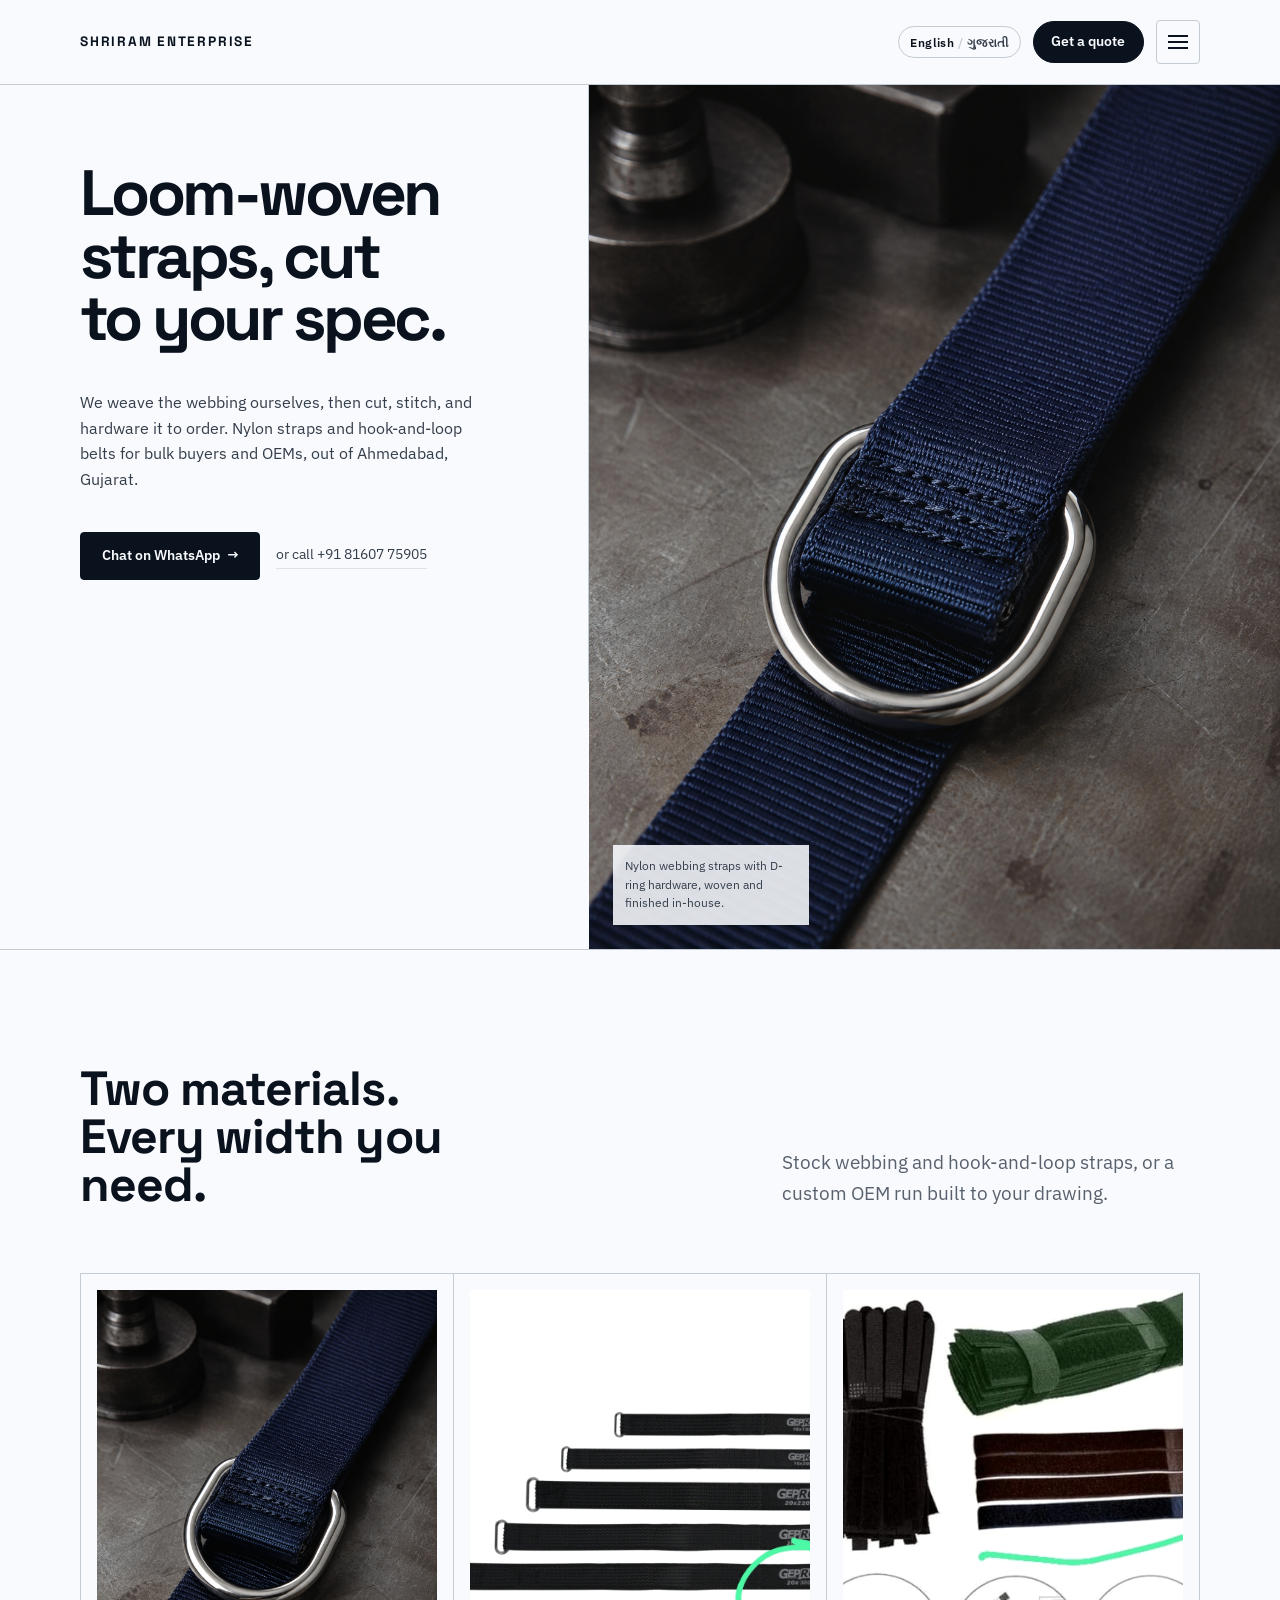
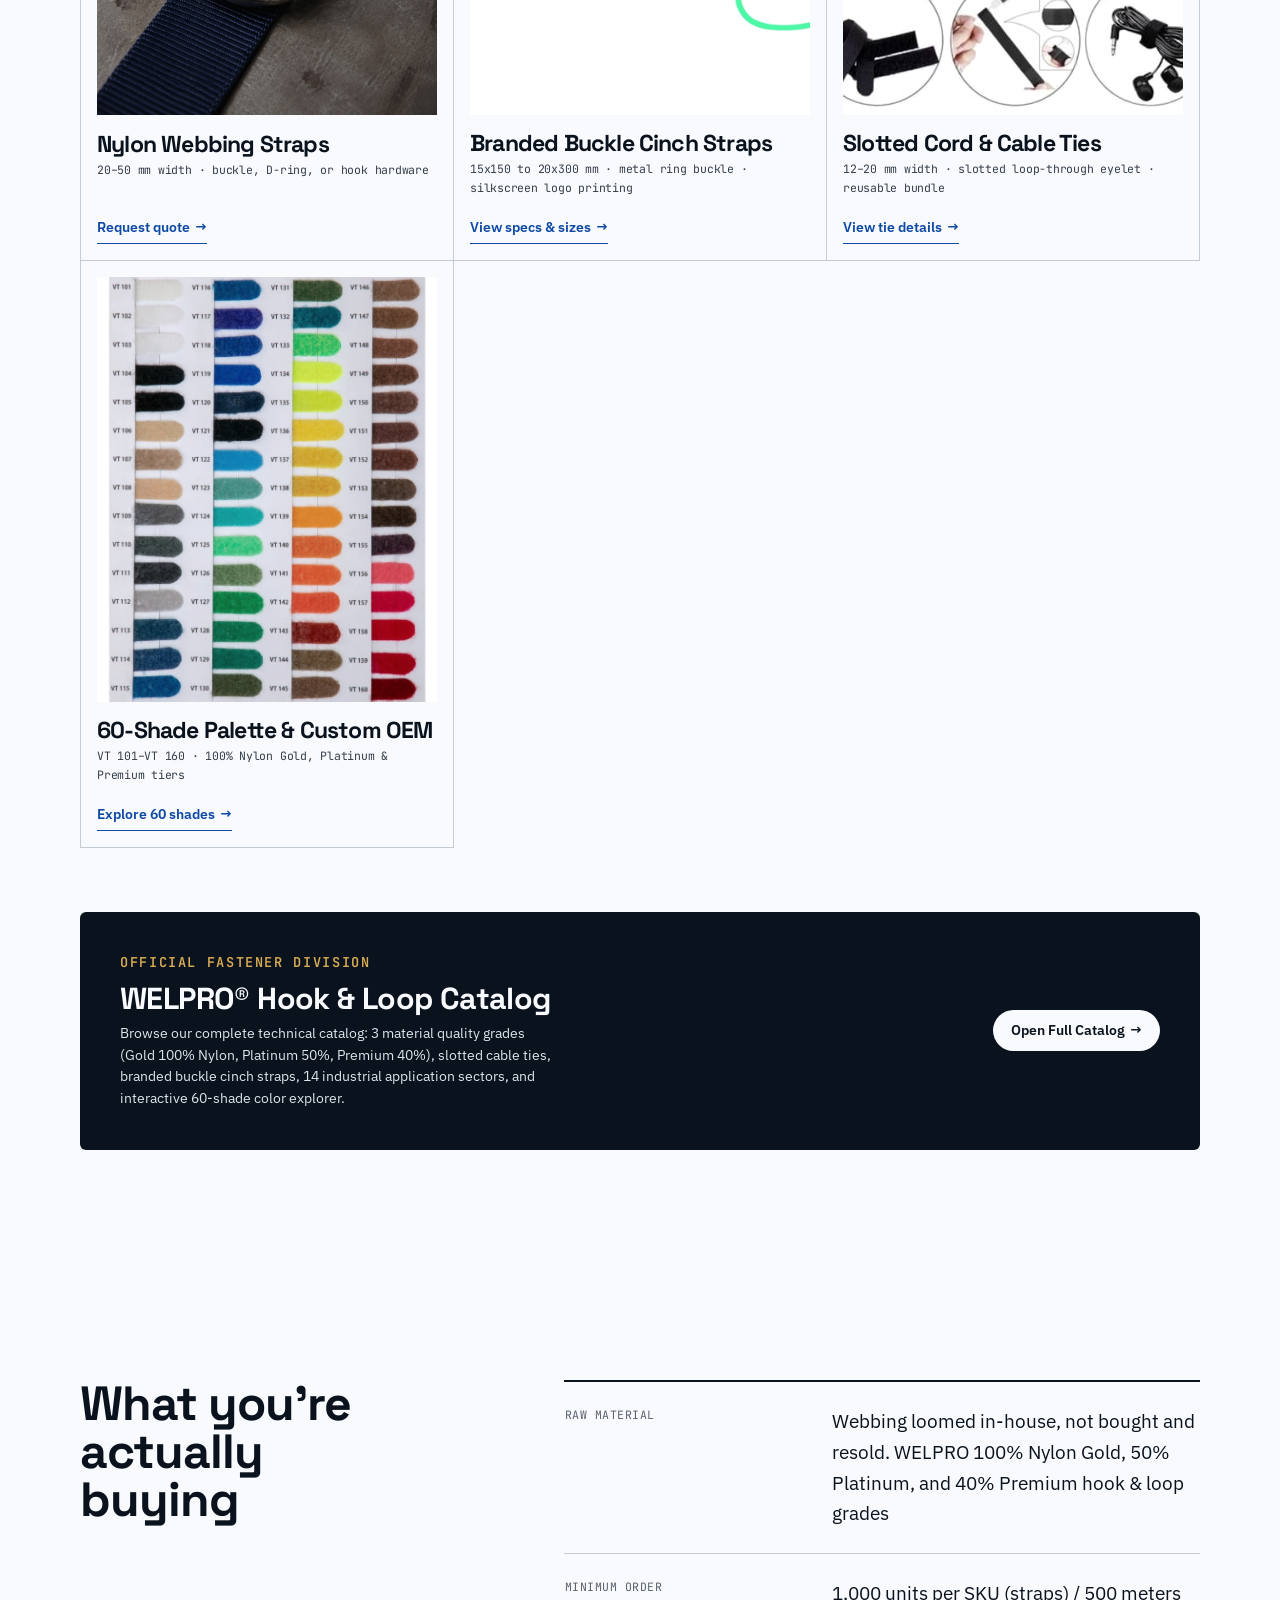
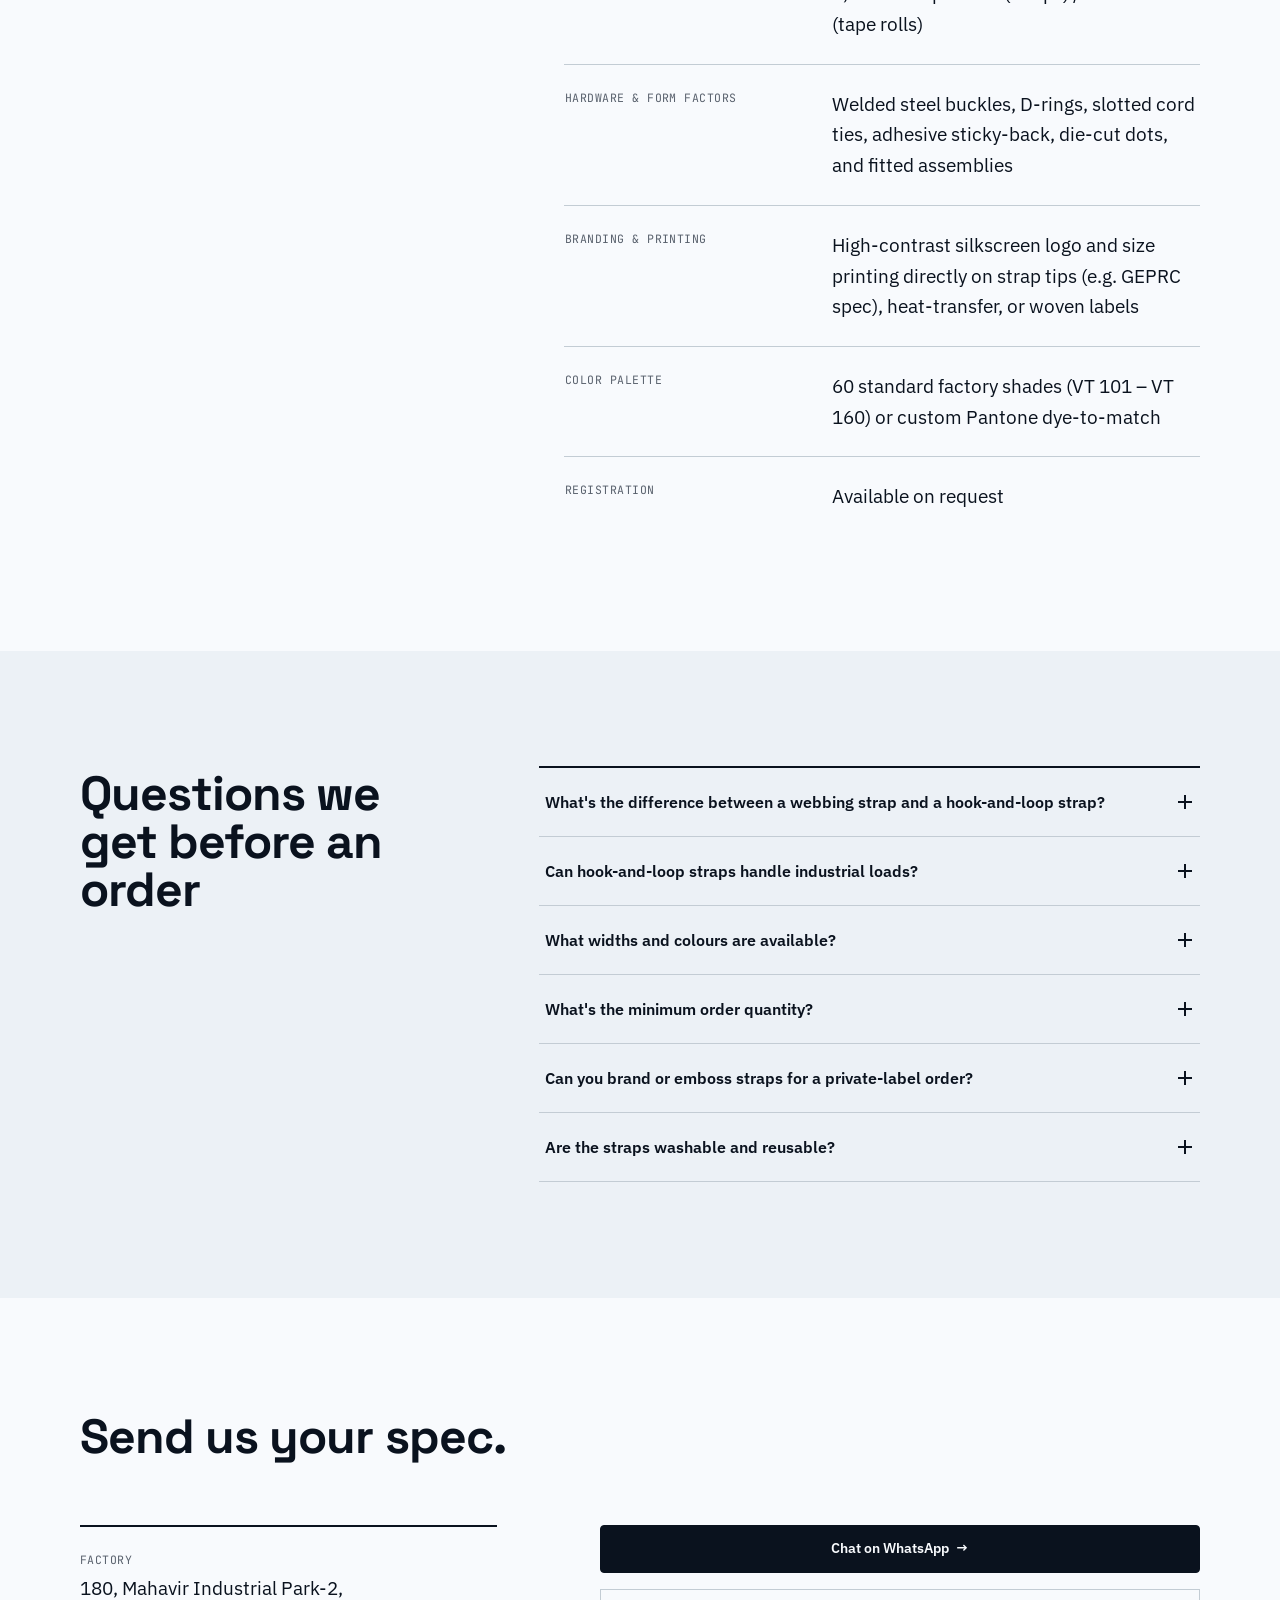
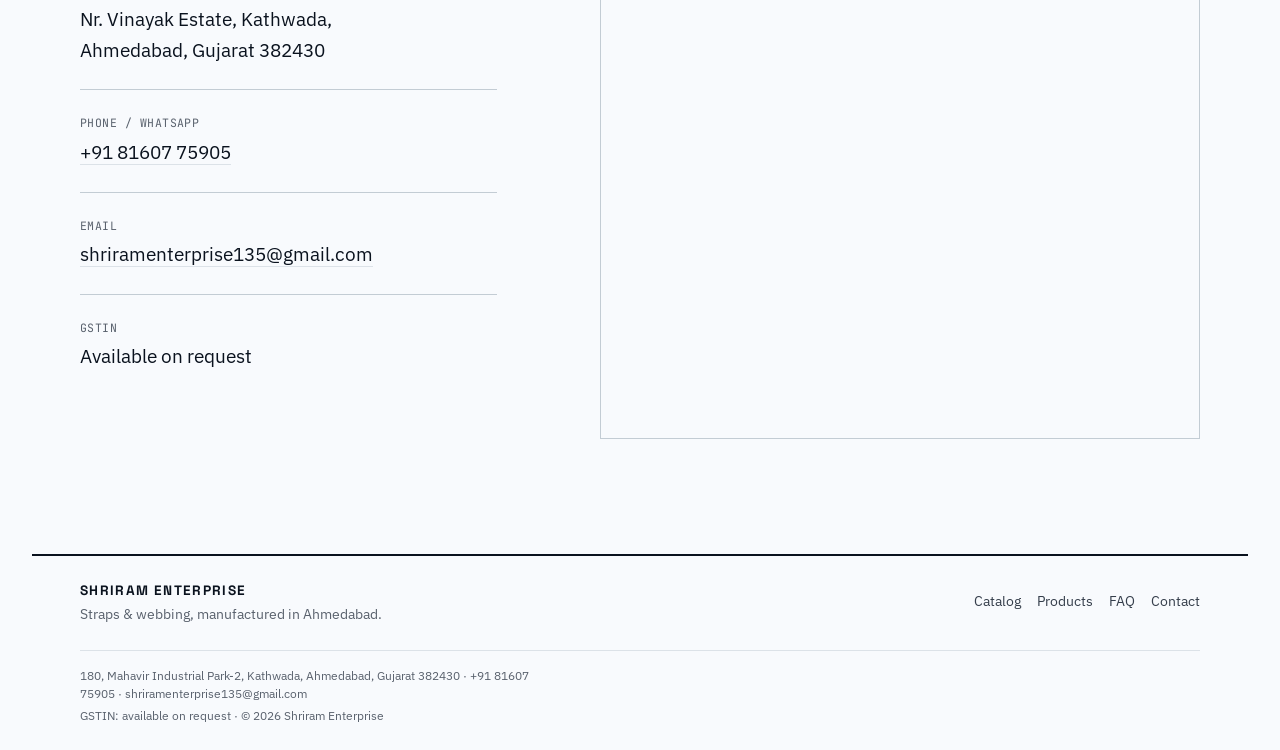
==== commit 94706138: "refactor: remove download PDF option and file" ====
--- a/index.html
+++ b/index.html
@@ -142,15 +142,12 @@
     <div class="cat-home-banner reveal" style="--i:3">
       <div>
         <p class="section-tag tnum" style="color: #d9ab52;"><span class="i18n" data-en="OFFICIAL FASTENER DIVISION" data-gu="સત્તાવાર ફાસ્ટનર ડિવિઝન">OFFICIAL FASTENER DIVISION</span></p>
-        <h3><span class="i18n" data-en="WELPRO® Hook &amp; Loop Catalog (8-Page Official Edition)" data-gu="વેલપ્રો® હૂક અને લૂપ કૅટેલોગ (૮-પેજ સત્તાવાર આવૃત્તિ)">WELPRO® Hook &amp; Loop Catalog (8-Page Official Edition)</span></h3>
+        <h3><span class="i18n" data-en="WELPRO® Hook &amp; Loop Catalog" data-gu="વેલપ્રો® હૂક અને લૂપ કૅટેલોગ">WELPRO® Hook &amp; Loop Catalog</span></h3>
         <p><span class="i18n" data-en="Browse our complete technical catalog: 3 material quality grades (Gold 100% Nylon, Platinum 50%, Premium 40%), slotted cable ties, branded buckle cinch straps, 14 industrial application sectors, and interactive 60-shade color explorer." data-gu="અમારો સંપૂર્ણ તકનીકી કૅટેલોગ જુઓ: ૩ મટિરિયલ ગુણવત્તા ગ્રેડ (ગોલ્ડ ૧૦૦% નાયલોન, પ્લેટિનમ ૫૦%, પ્રીમિયમ ૪૦%), સ્લોટેડ કેબલ ટાઈ, બ્રાન્ડેડ બકલ સિન્ચ સ્ટ્રેપ, ૧૪ ઔદ્યોગિક ક્ષેત્રો અને ૬૦ કલર શેડ કાર્ડ.">Browse our complete technical catalog: 3 material quality grades (Gold 100% Nylon, Platinum 50%, Premium 40%), slotted cable ties, branded buckle cinch straps, 14 industrial application sectors, and interactive 60-shade color explorer.</span></p>
       </div>
-      <div style="display: flex; gap: var(--space-sm); flex-wrap: wrap;">
+      <div>
         <a class="btn" href="catalog.html">
           <span class="i18n" data-en="Open Full Catalog" data-gu="સંપૂર્ણ કૅટેલોગ ખોલો">Open Full Catalog</span> →
-        </a>
-        <a class="cat-btn-pdf" href="assets/welpro-hook-and-loop-catalog.pdf" target="_blank" rel="noopener" style="background: var(--color-ink-2); color: var(--color-paper); border-color: var(--color-rule);">
-          <span class="i18n" data-en="Download PDF (1.3 MB)" data-gu="PDF ડાઉનલોડ (૧.૩ MB)">Download PDF (1.3 MB)</span>
         </a>
       </div>
     </div>
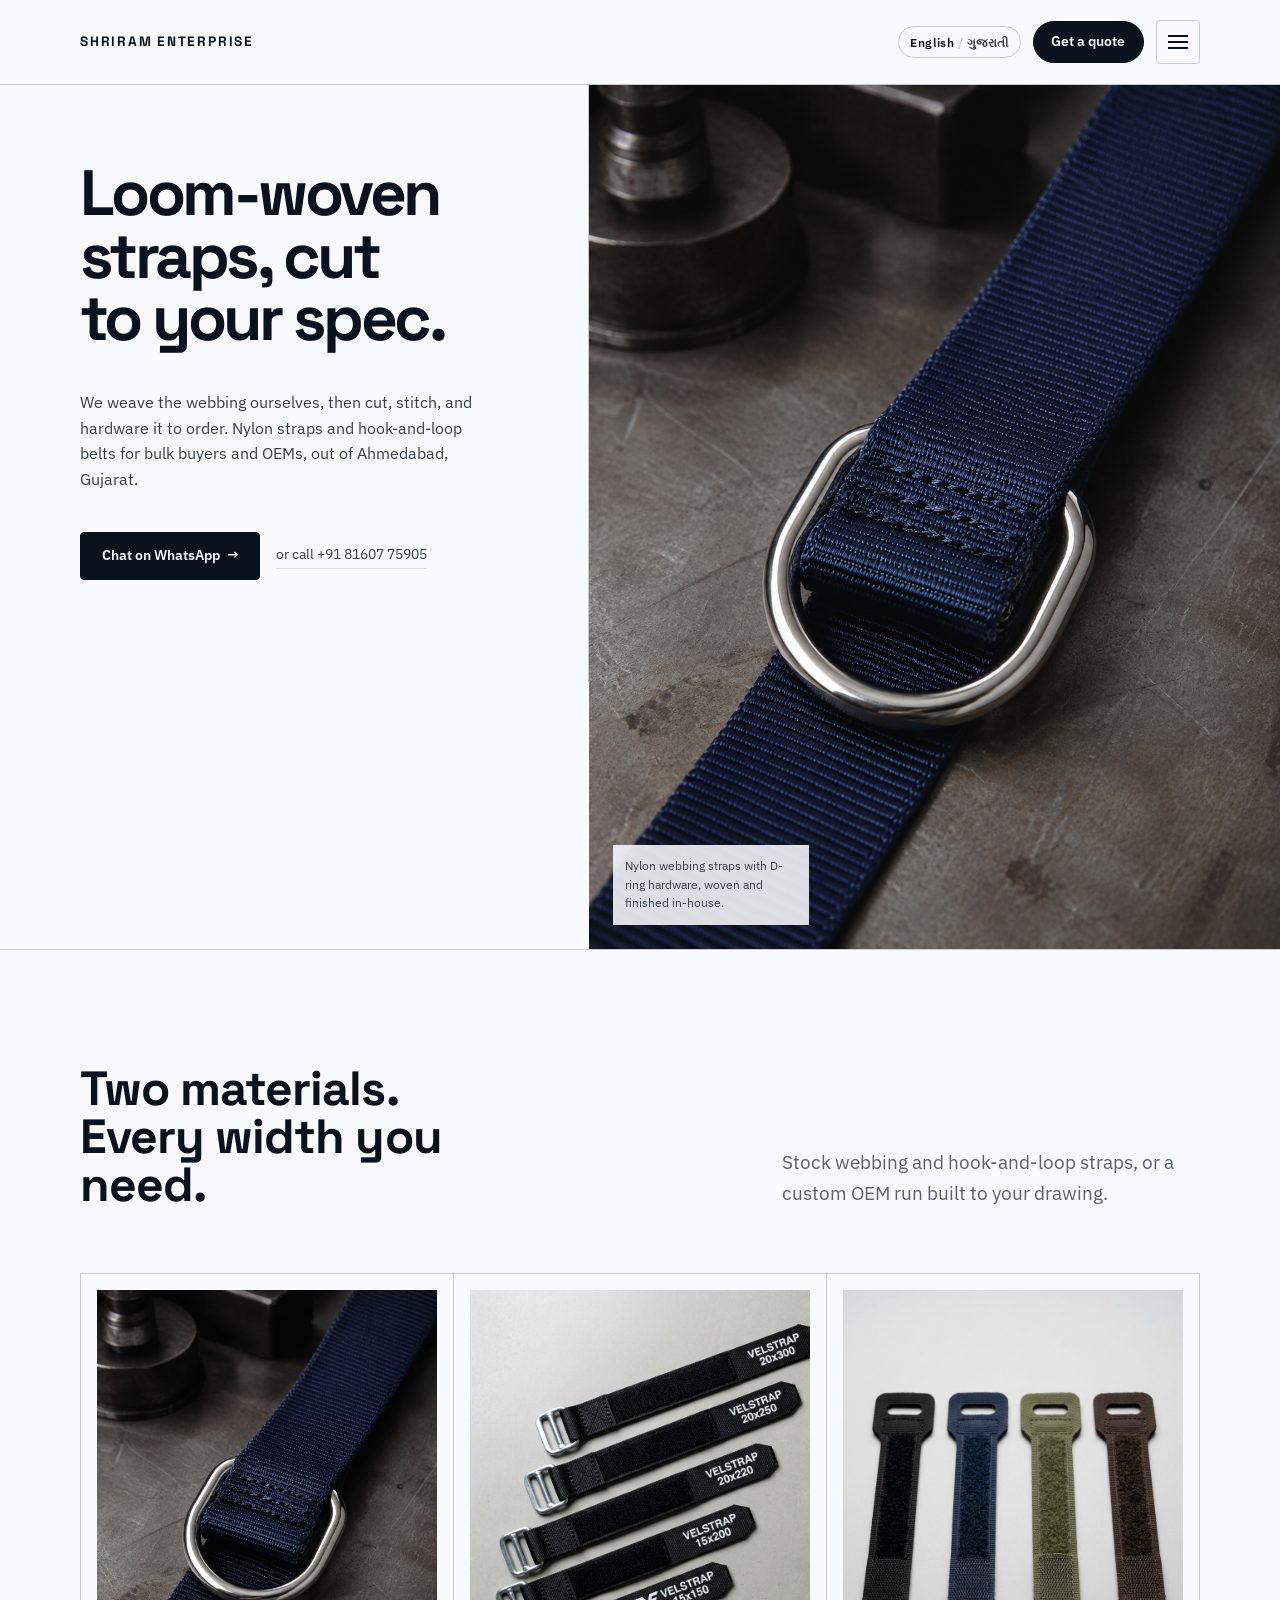
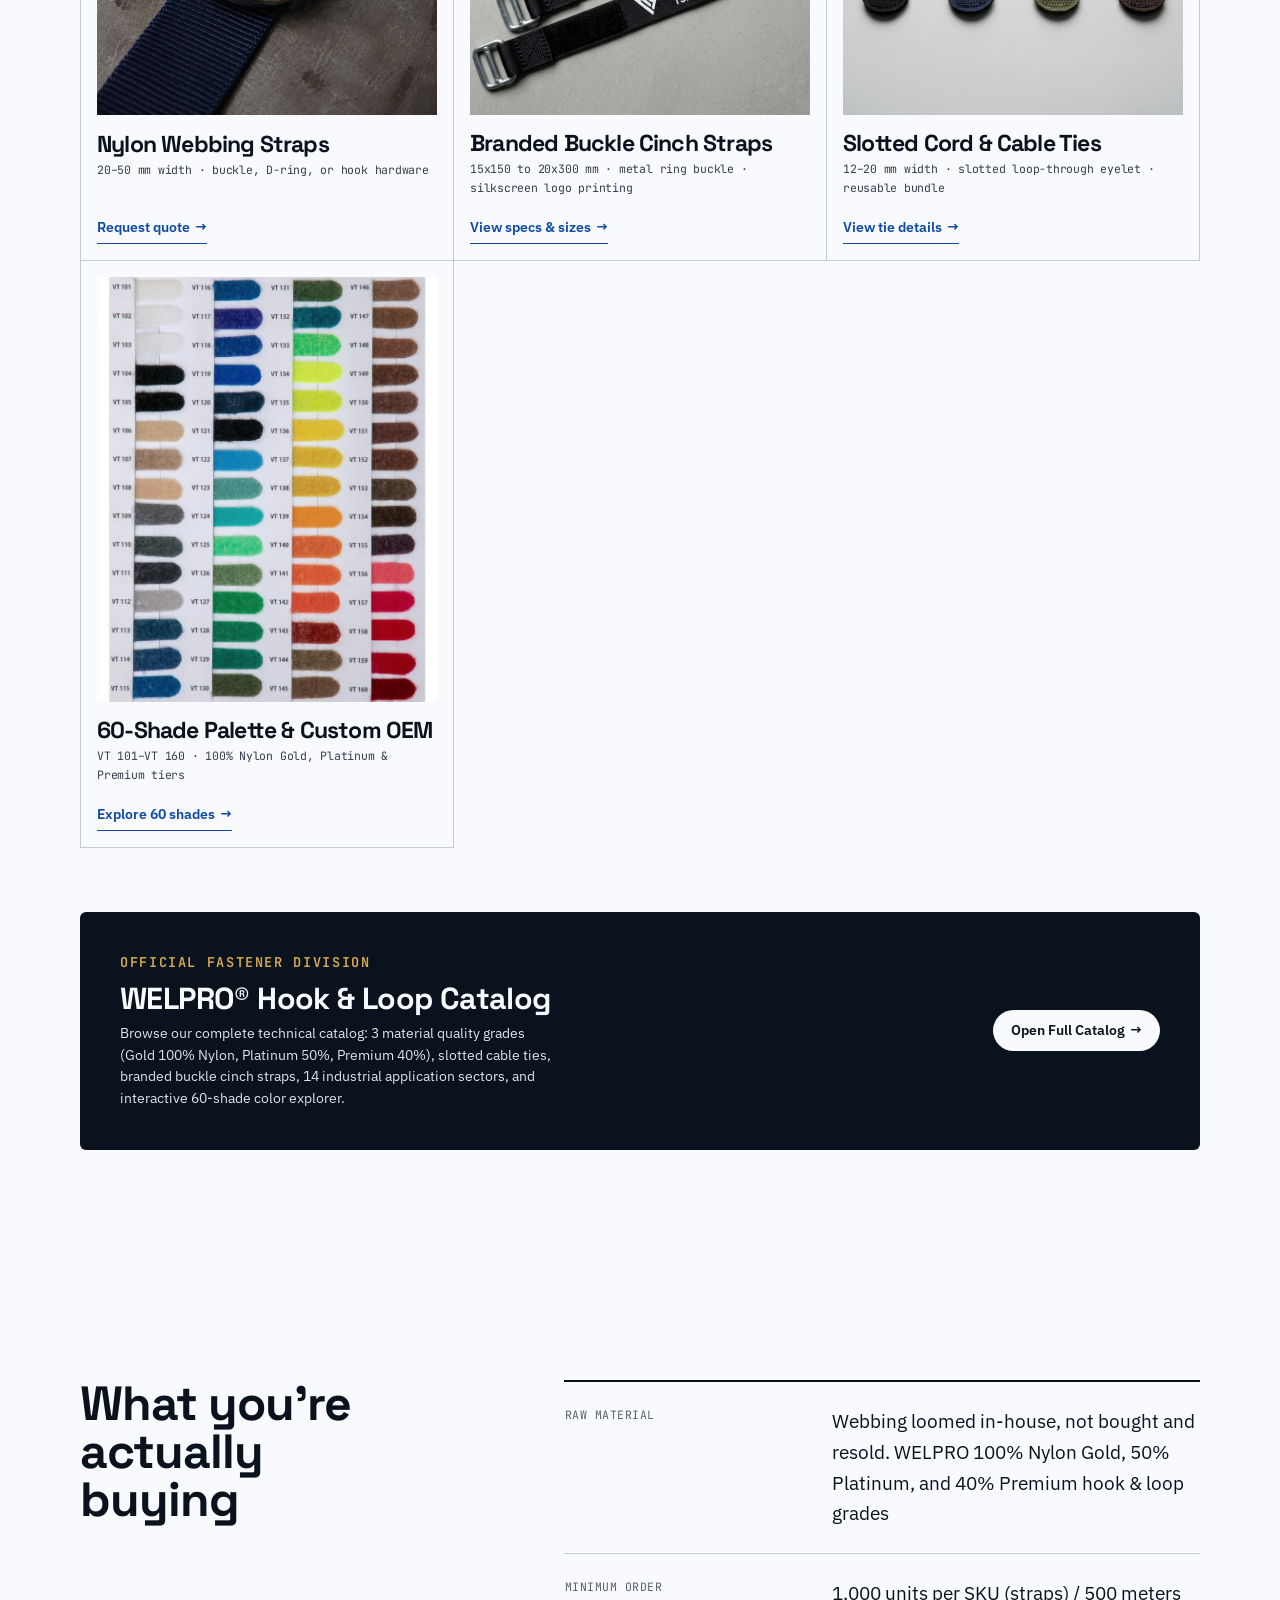
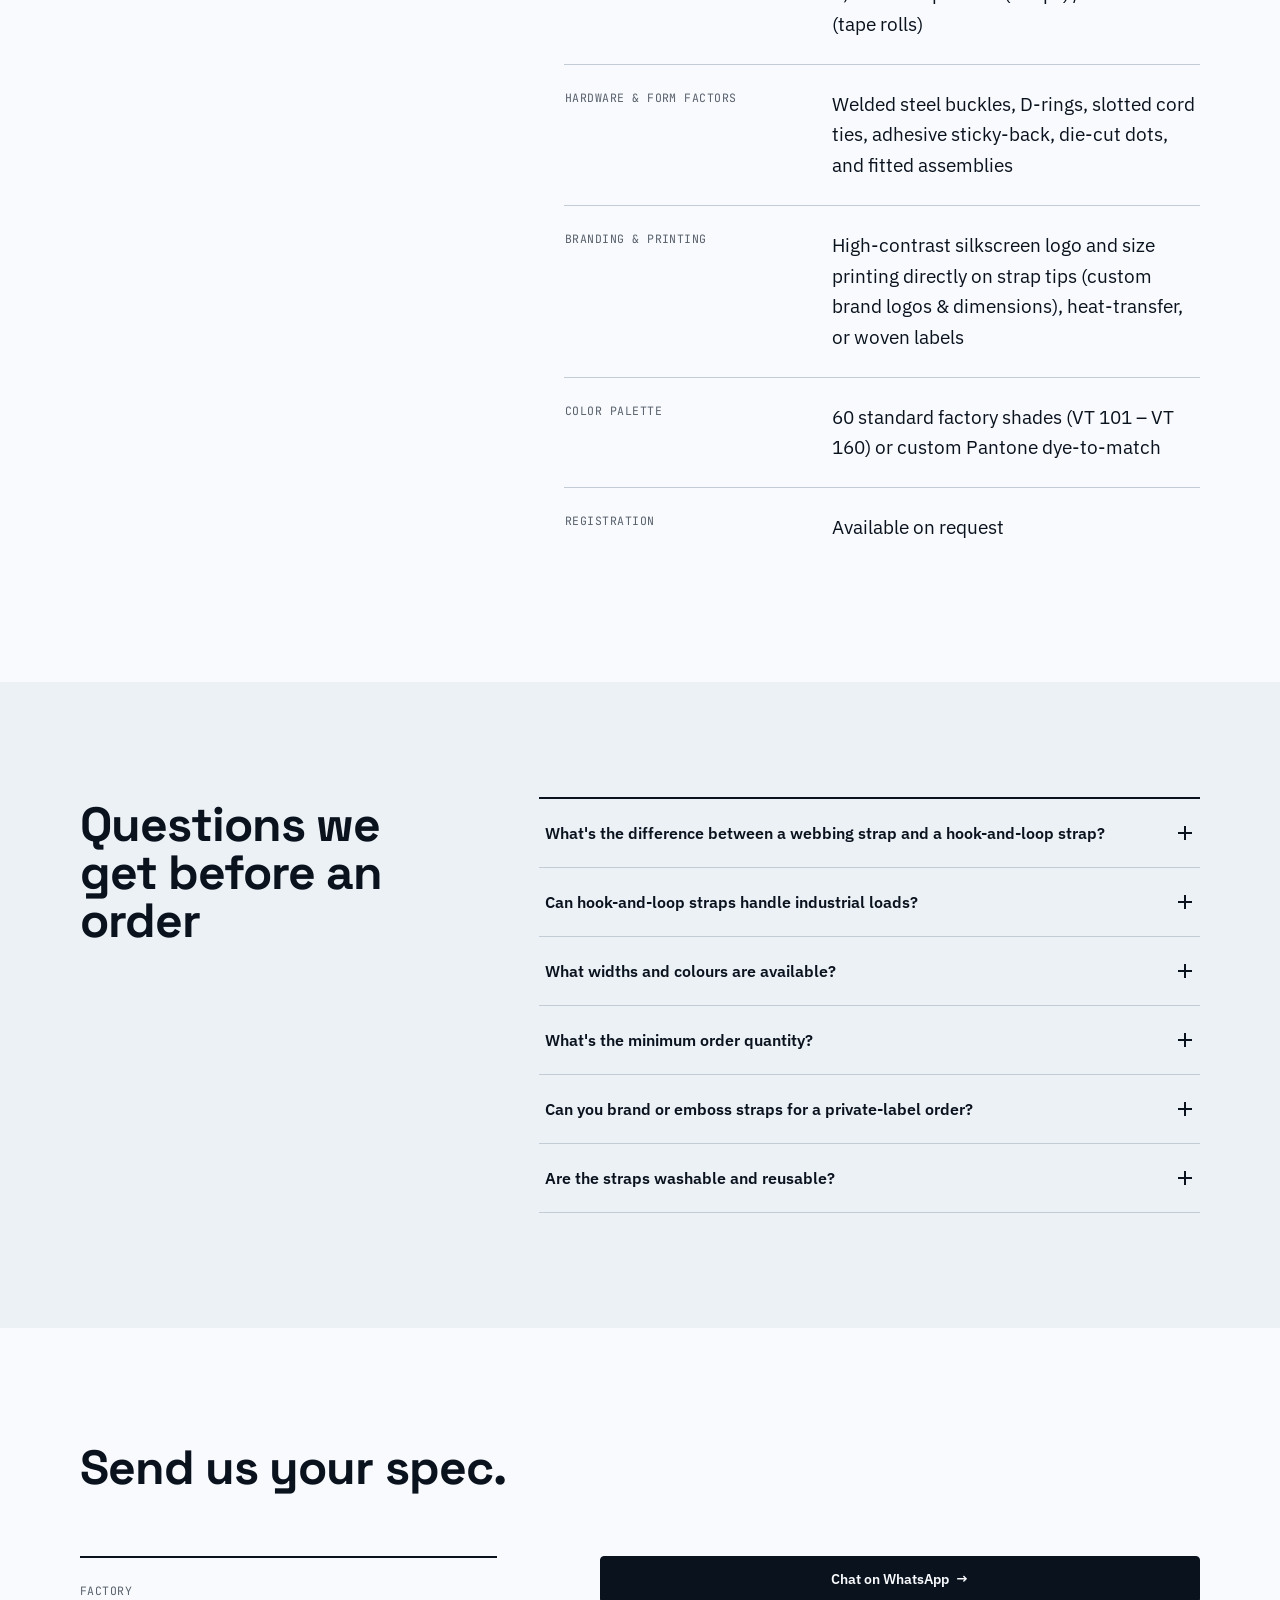
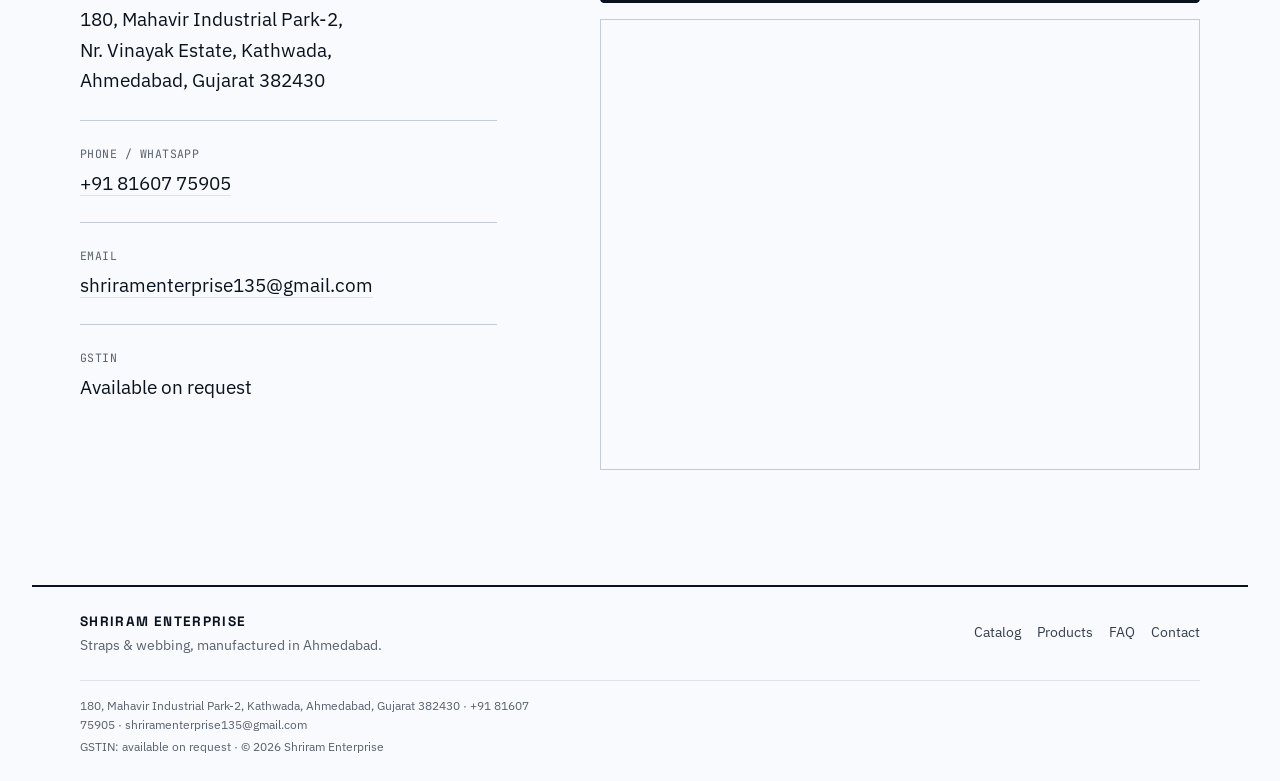
==== commit 826704b6: "feat: showcase green-highlighted products with studio photography and clean copy" ====
--- a/index.html
+++ b/index.html
@@ -101,10 +101,10 @@
         <a class="product__cta" href="https://wa.me/918160775905?text=Hi%2C%20I%27d%20like%20a%20quote%20for%20nylon%20webbing%20straps." target="_blank" rel="noopener"><span class="i18n" data-en="Request quote" data-gu="ભાવ માટે પૂછો">Request quote</span> →</a>
       </article>
 
-      <!-- Card 2: Custom Branded Buckle Cinch Straps (Reference Photo 2) -->
+      <!-- Card 2: Custom Branded Buckle Cinch Straps -->
       <article class="product">
         <div class="product__media">
-          <img src="assets/images/custom-cinch-straps-buckle.jpg" alt="Buckle Cinch Straps with Metal Ring and Custom Silkscreen Printed Logo and Dimensions GEPRC 20x300" loading="lazy" width="1024" height="1024">
+          <img src="assets/images/custom-cinch-straps-buckle.jpg" alt="Buckle Cinch Straps with Metal Ring and Custom Silkscreen Printed Logo and Dimensions 15x150 to 20x300" loading="lazy" width="1024" height="1024">
         </div>
         <div class="product__meta">
           <h3 class="product__name"><span class="i18n" data-en="Branded Buckle Cinch Straps" data-gu="બ્રાન્ડેડ બકલ સિન્ચ સ્ટ્રેપ">Branded Buckle Cinch Straps</span></h3>
@@ -113,10 +113,10 @@
         <a class="product__cta" href="catalog.html#references"><span class="i18n" data-en="View specs &amp; sizes" data-gu="સ્પેક્સ અને સાઇઝ જુઓ">View specs &amp; sizes</span> →</a>
       </article>
 
-      <!-- Card 3: Slotted Cable Ties & Cord Organizers (Reference Photo 1) -->
+      <!-- Card 3: Slotted Cable Ties & Cord Organizers -->
       <article class="product">
         <div class="product__media">
-          <img src="assets/images/cable-ties-organizer.jpg" alt="Slotted Hook and Loop Cable Organizer Ties for Earphones and Data Cords" loading="lazy" width="500" height="500">
+          <img src="assets/images/cable-ties-organizer.jpg" alt="Slotted Hook and Loop Reusable Cable Organizer Ties in multiple colors" loading="lazy" width="1024" height="1024">
         </div>
         <div class="product__meta">
           <h3 class="product__name"><span class="i18n" data-en="Slotted Cord &amp; Cable Ties" data-gu="સ્લોટેડ કોર્ડ અને કેબલ ટાઈ">Slotted Cord &amp; Cable Ties</span></h3>
@@ -174,7 +174,7 @@
           </tr>
           <tr>
             <th><span class="i18n" data-en="Branding &amp; Printing" data-gu="બ્રાન્ડિંગ અને પ્રિન્ટિંગ">Branding &amp; Printing</span></th>
-            <td><span class="i18n" data-en="High-contrast silkscreen logo and size printing directly on strap tips (e.g. GEPRC spec), heat-transfer, or woven labels" data-gu="સ્ટ્રેપ પર ડાયરેક્ટ સિલ્કસ્ક્રીન લોગો અને સાઇઝ પ્રિન્ટિંગ (દા.ત. GEPRC સ્પેક) અથવા હીટ ટ્રાન્સફર">High-contrast silkscreen logo and size printing directly on strap tips (e.g. GEPRC spec), heat-transfer, or woven labels</span></td>
+            <td><span class="i18n" data-en="High-contrast silkscreen logo and size printing directly on strap tips (custom brand logos &amp; dimensions), heat-transfer, or woven labels" data-gu="સ્ટ્રેપ પર ડાયરેક્ટ સિલ્કસ્ક્રીન લોગો અને સાઇઝ પ્રિન્ટિંગ (કસ્ટમ બ્રાન્ડ લોગો અને પરિમાણો) અથવા હીટ ટ્રાન્સફર">High-contrast silkscreen logo and size printing directly on strap tips (custom brand logos &amp; dimensions), heat-transfer, or woven labels</span></td>
           </tr>
           <tr>
             <th><span class="i18n" data-en="Color Palette" data-gu="કલર પેલેટ">Color Palette</span></th>
--- a/css/style.css
+++ b/css/style.css
@@ -927,6 +927,38 @@
   font-weight: 700;
   color: #008736;
   letter-spacing: 0.04em;
+}
+.ref-card__macro-inset {
+  display: flex;
+  align-items: center;
+  gap: var(--space-sm);
+  background: var(--color-paper-2);
+  border: 1px solid var(--color-rule);
+  border-radius: var(--radius-sm);
+  padding: 0.6rem;
+  margin-top: var(--space-sm);
+}
+.ref-card__macro-inset img {
+  width: 64px;
+  height: 64px;
+  border-radius: var(--radius-xs);
+  object-fit: cover;
+  flex-shrink: 0;
+  border: 1px solid var(--color-rule);
+}
+.ref-card__macro-text {
+  font-size: var(--text-xs);
+  line-height: 1.35;
+}
+.ref-card__macro-text strong {
+  display: block;
+  font-size: 0.75rem;
+  color: var(--color-ink);
+  margin-bottom: 0.15rem;
+}
+.ref-card__macro-text p {
+  margin: 0;
+  color: var(--color-muted);
 }
 
 /* Other Types Grid */
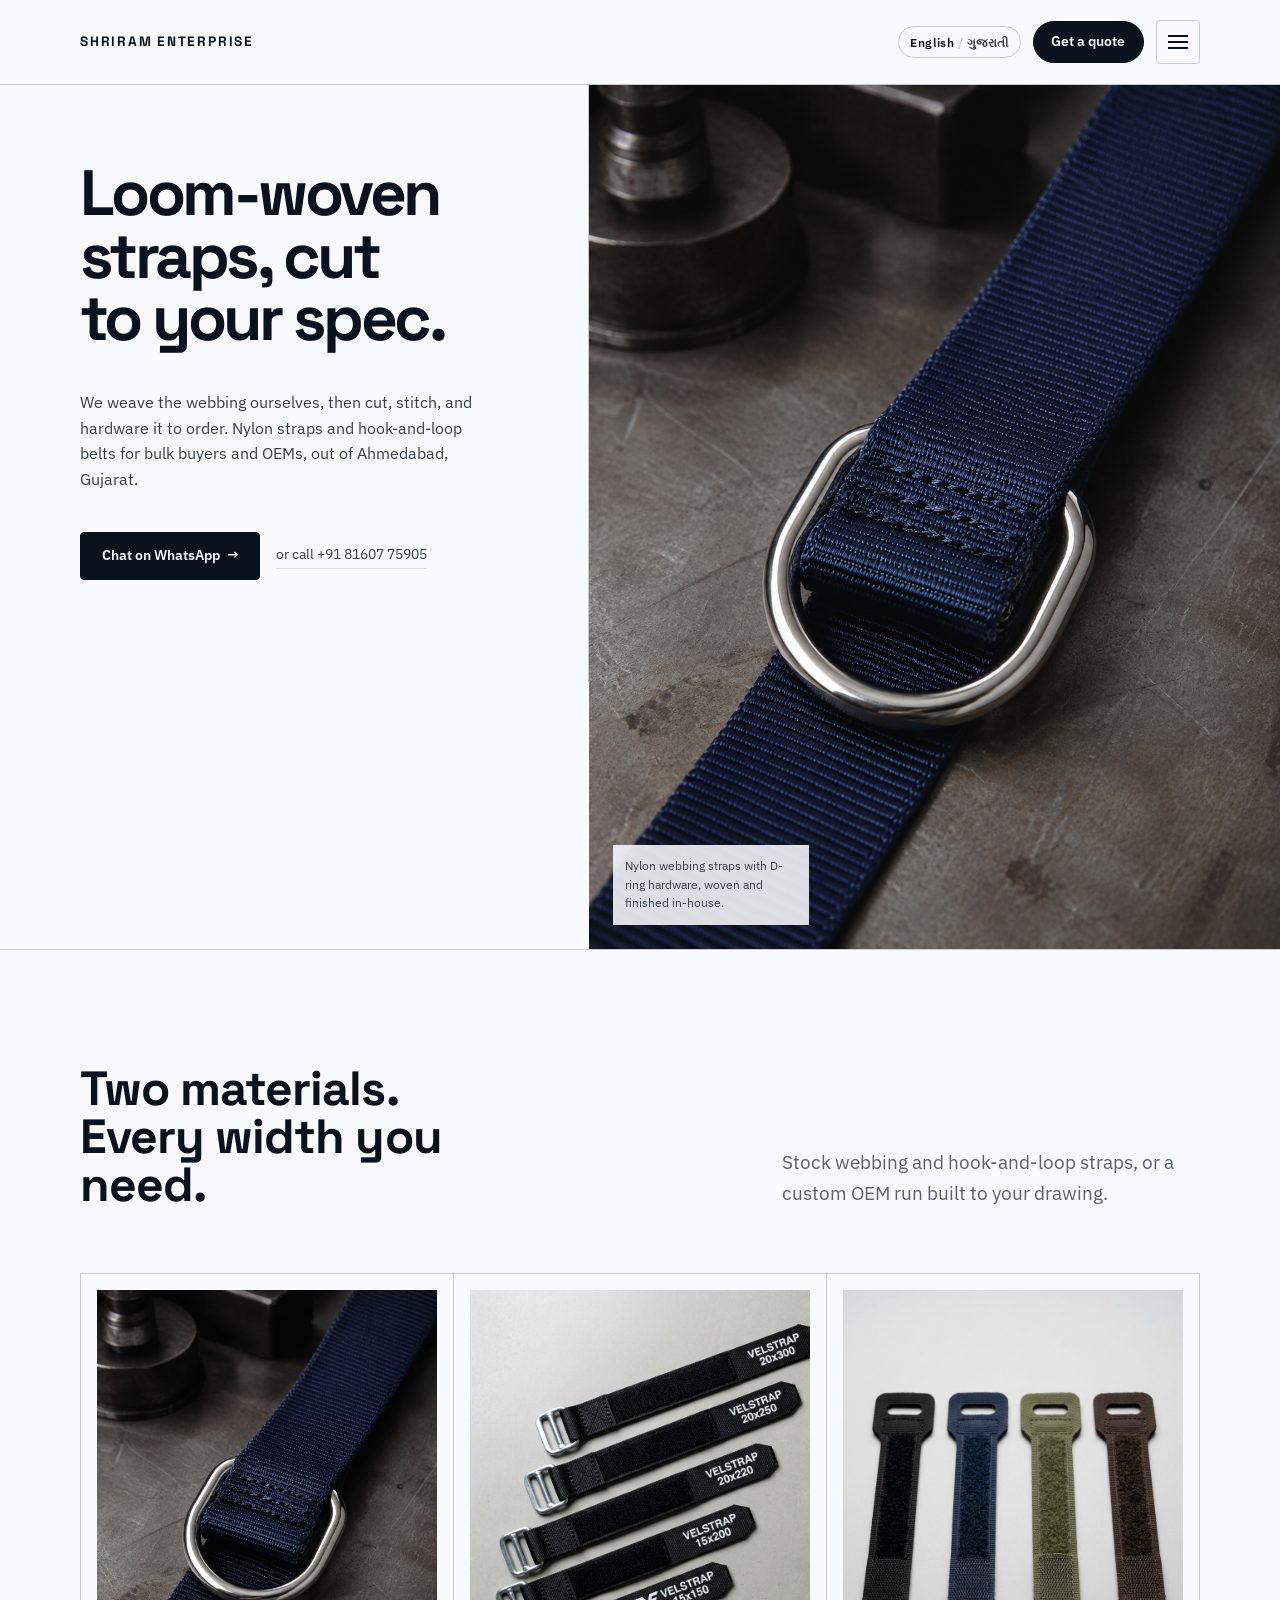
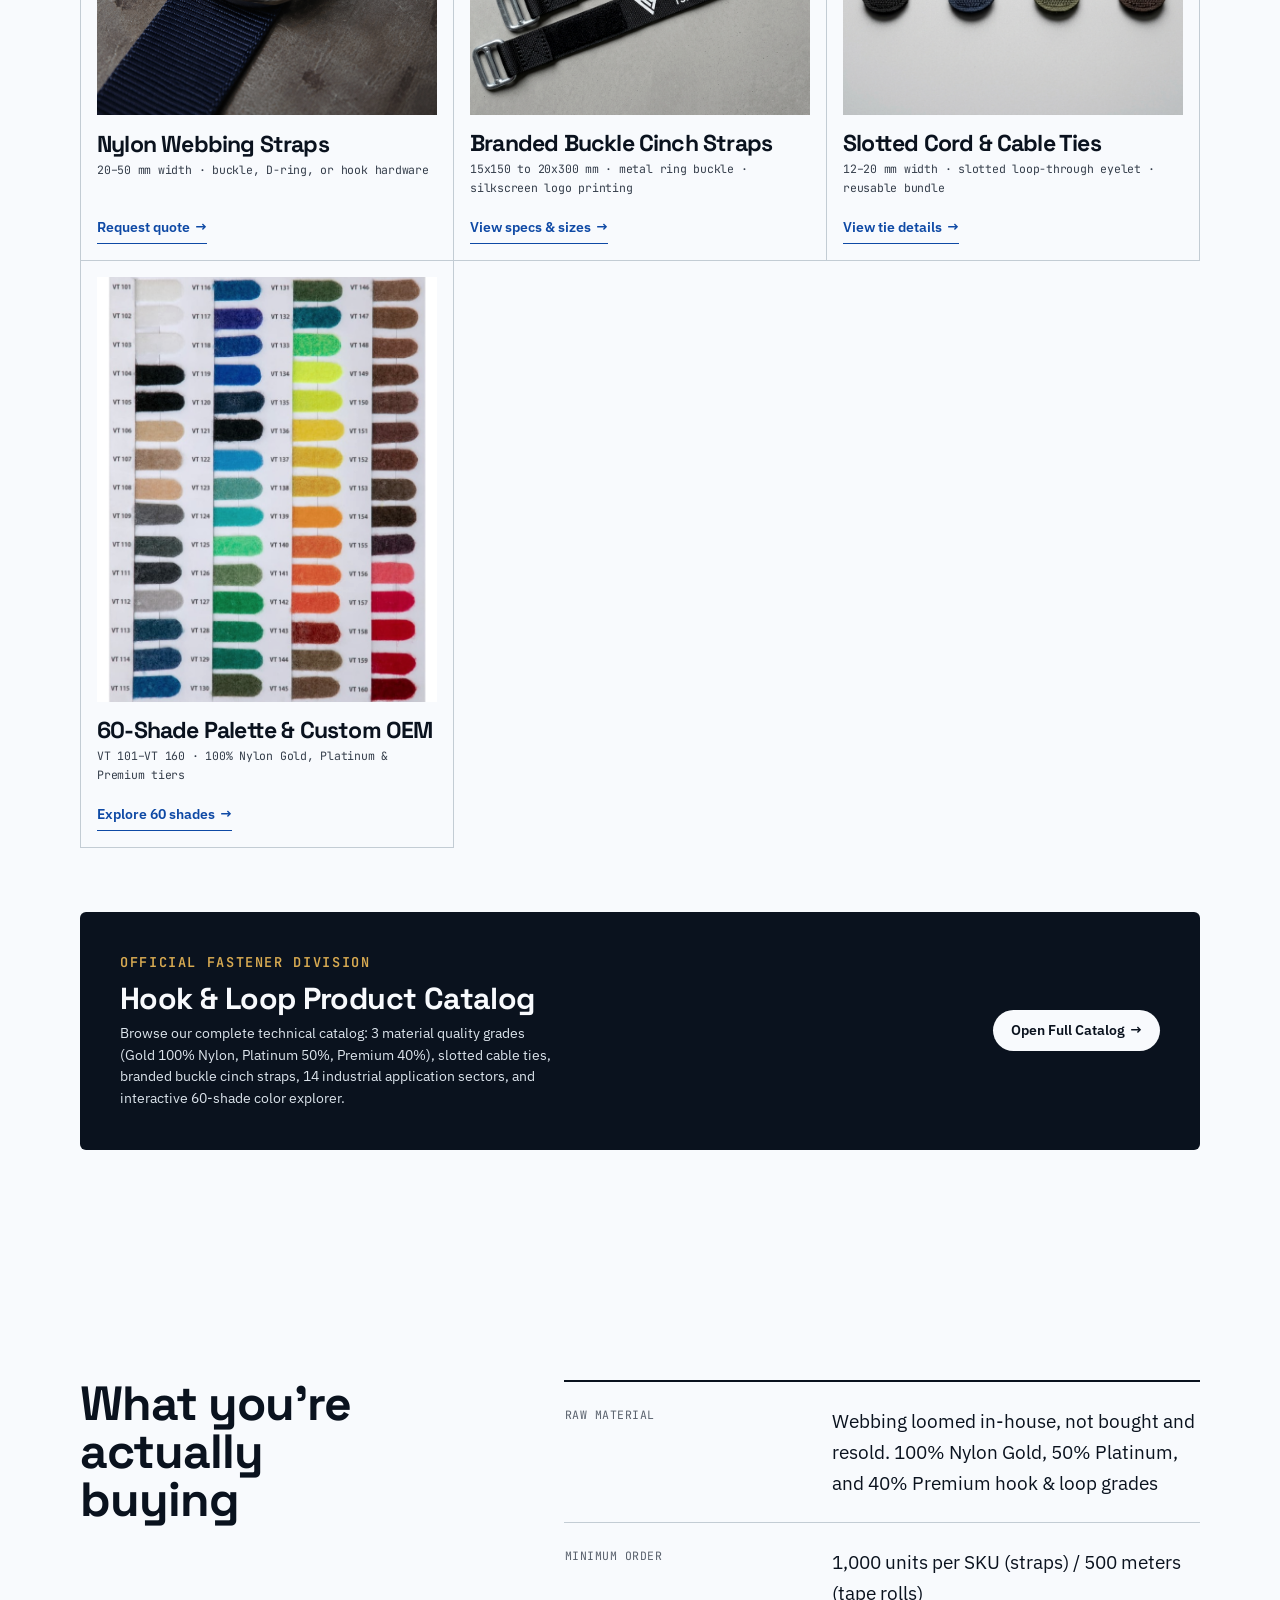
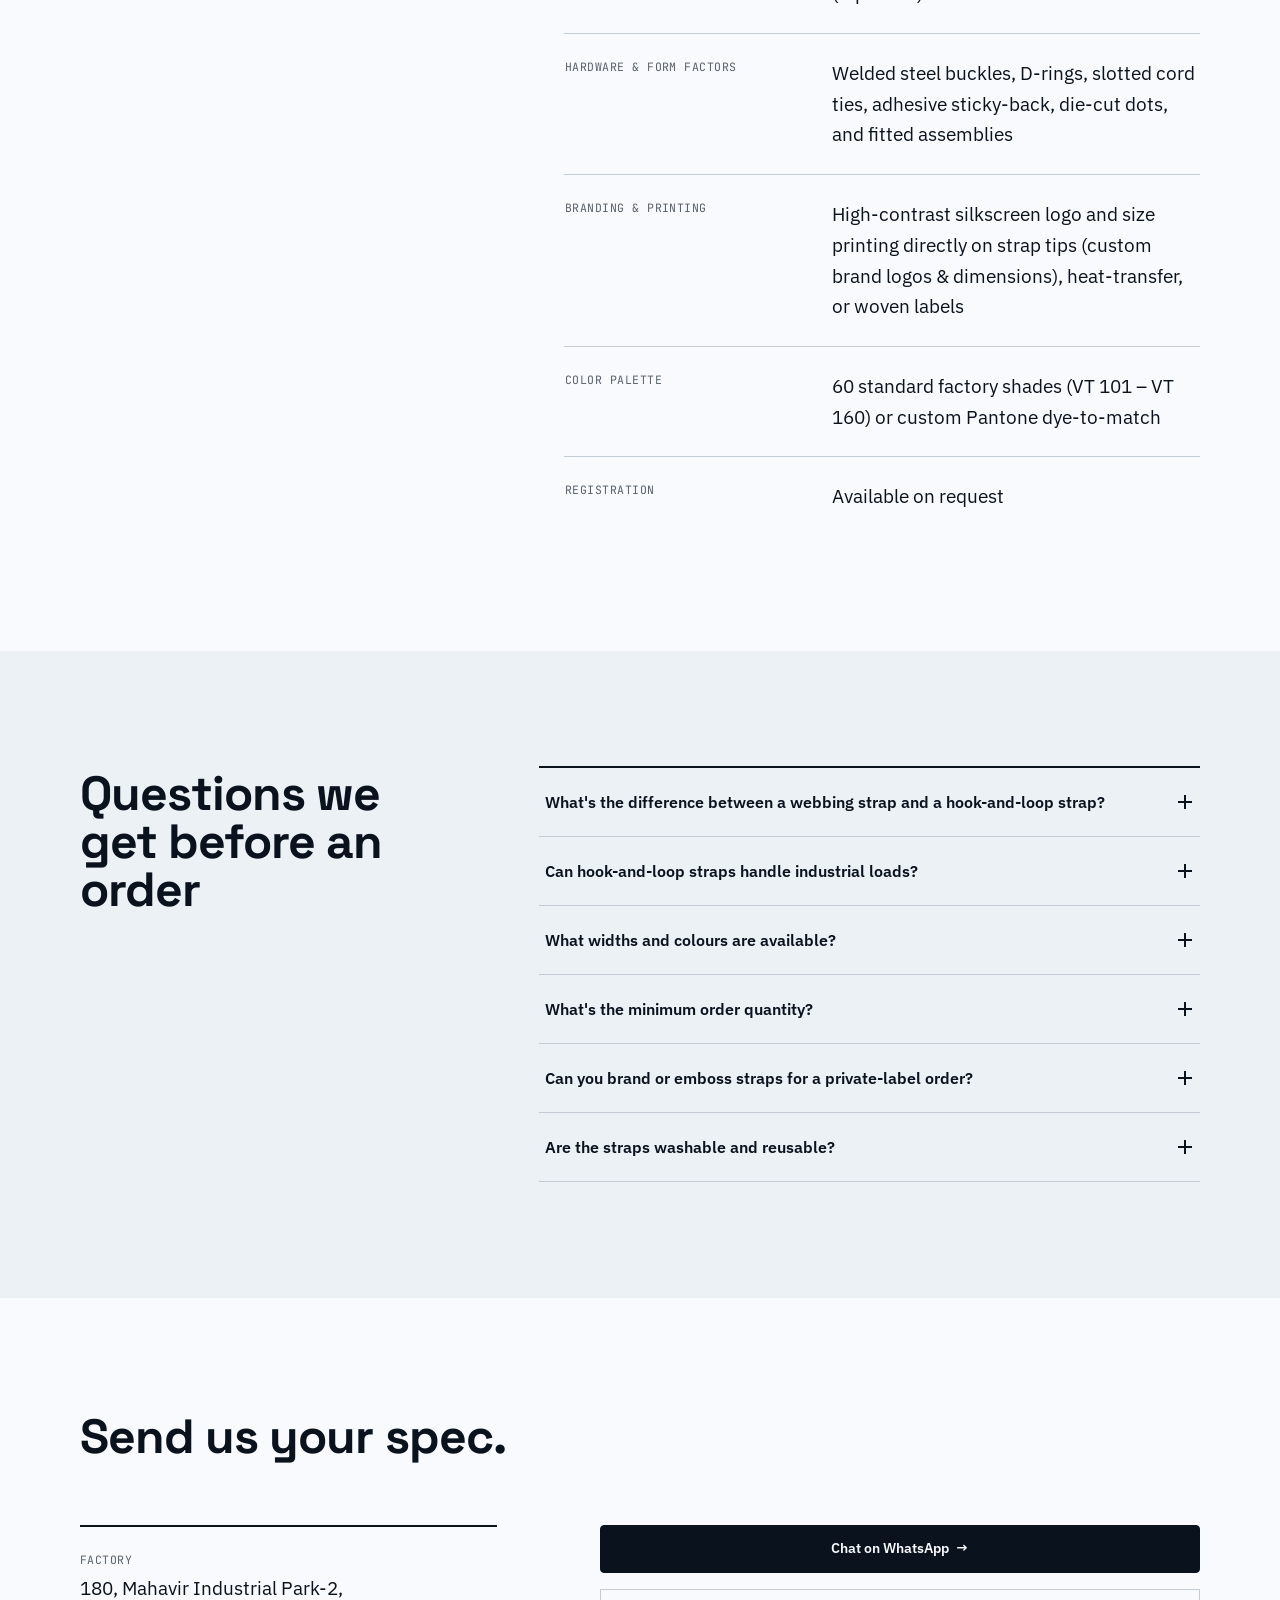
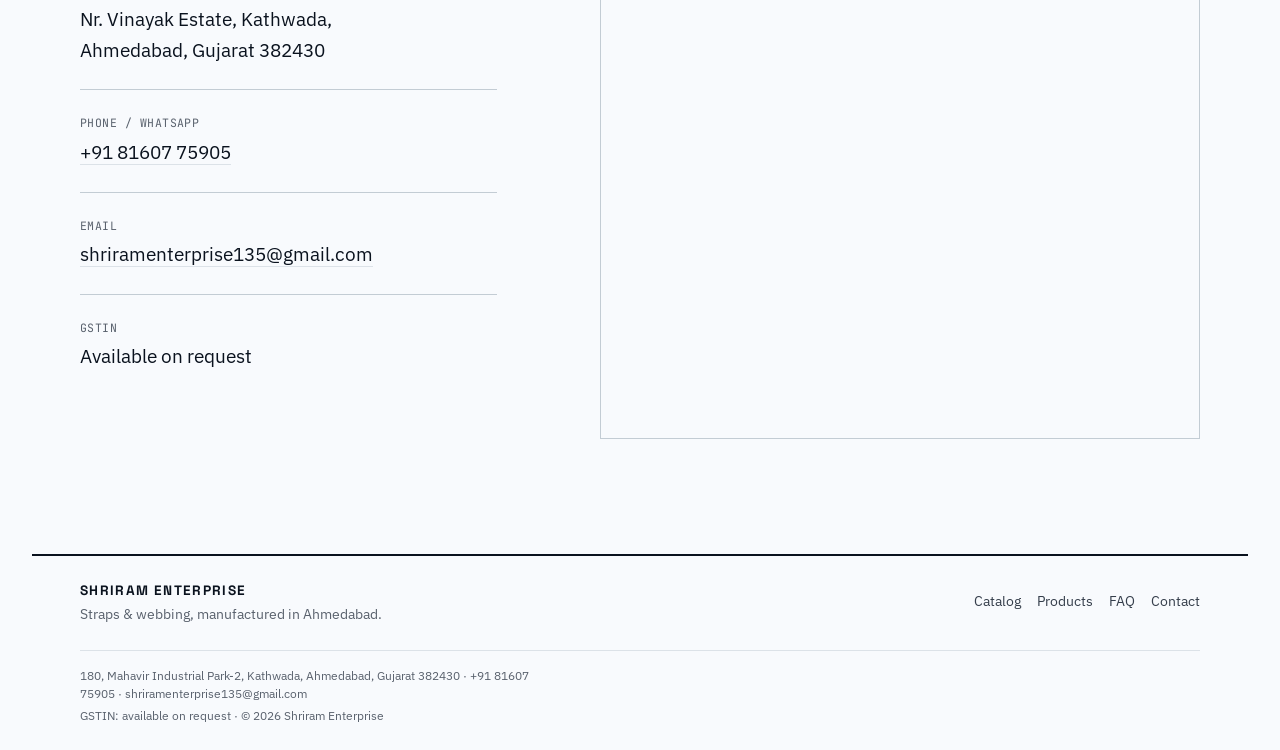
==== commit f505348b: "refactor: remove Welpro mentions from site while keeping catalog" ====
--- a/index.html
+++ b/index.html
@@ -128,7 +128,7 @@
       <!-- Card 4: 60-Color Palette & OEM Looms (Reference Photo 3) -->
       <article class="product product--oem">
         <div class="product__media">
-          <img src="assets/images/shade-card-swatches.jpg" alt="Welpro 60-Color Hook and Loop Shade Card Palette VT 101 to VT 160" loading="lazy" width="713" height="1024">
+          <img src="assets/images/shade-card-swatches.jpg" alt="60-Color Hook and Loop Shade Card Palette VT 101 to VT 160" loading="lazy" width="713" height="1024">
         </div>
         <div class="product__meta">
           <h3 class="product__name"><span class="i18n" data-en="60-Shade Palette &amp; Custom OEM" data-gu="૬૦-શેડ પેલેટ અને કસ્ટમ OEM">60-Shade Palette &amp; Custom OEM</span></h3>
@@ -142,7 +142,7 @@
     <div class="cat-home-banner reveal" style="--i:3">
       <div>
         <p class="section-tag tnum" style="color: #d9ab52;"><span class="i18n" data-en="OFFICIAL FASTENER DIVISION" data-gu="સત્તાવાર ફાસ્ટનર ડિવિઝન">OFFICIAL FASTENER DIVISION</span></p>
-        <h3><span class="i18n" data-en="WELPRO® Hook &amp; Loop Catalog" data-gu="વેલપ્રો® હૂક અને લૂપ કૅટેલોગ">WELPRO® Hook &amp; Loop Catalog</span></h3>
+        <h3><span class="i18n" data-en="Hook &amp; Loop Product Catalog" data-gu="હૂક અને લૂપ પ્રોડક્ટ કૅટેલોગ">Hook &amp; Loop Product Catalog</span></h3>
         <p><span class="i18n" data-en="Browse our complete technical catalog: 3 material quality grades (Gold 100% Nylon, Platinum 50%, Premium 40%), slotted cable ties, branded buckle cinch straps, 14 industrial application sectors, and interactive 60-shade color explorer." data-gu="અમારો સંપૂર્ણ તકનીકી કૅટેલોગ જુઓ: ૩ મટિરિયલ ગુણવત્તા ગ્રેડ (ગોલ્ડ ૧૦૦% નાયલોન, પ્લેટિનમ ૫૦%, પ્રીમિયમ ૪૦%), સ્લોટેડ કેબલ ટાઈ, બ્રાન્ડેડ બકલ સિન્ચ સ્ટ્રેપ, ૧૪ ઔદ્યોગિક ક્ષેત્રો અને ૬૦ કલર શેડ કાર્ડ.">Browse our complete technical catalog: 3 material quality grades (Gold 100% Nylon, Platinum 50%, Premium 40%), slotted cable ties, branded buckle cinch straps, 14 industrial application sectors, and interactive 60-shade color explorer.</span></p>
       </div>
       <div>
@@ -162,7 +162,7 @@
         <tbody>
           <tr>
             <th><span class="i18n" data-en="Raw material" data-gu="કાચો માલ">Raw material</span></th>
-            <td><span class="i18n" data-en="Webbing loomed in-house, not bought and resold. WELPRO 100% Nylon Gold, 50% Platinum, and 40% Premium hook &amp; loop grades" data-gu="વેબિંગ ઘરમાં જ વણેલું, ખરીદીને ફરી વેચેલું નહીં. વેલપ્રો ૧૦૦% નાયલોન ગોલ્ડ, ૫૦% પ્લેટિનમ અને ૪૦% પ્રીમિયમ ગ્રેડ">Webbing loomed in-house, not bought and resold. WELPRO 100% Nylon Gold, 50% Platinum, and 40% Premium hook &amp; loop grades</span></td>
+            <td><span class="i18n" data-en="Webbing loomed in-house, not bought and resold. 100% Nylon Gold, 50% Platinum, and 40% Premium hook &amp; loop grades" data-gu="વેબિંગ ઘરમાં જ વણેલું, ખરીદીને ફરી વેચેલું નહીં. ૧૦૦% નાયલોન ગોલ્ડ, ૫૦% પ્લેટિનમ અને ૪૦% પ્રીમિયમ ગ્રેડ">Webbing loomed in-house, not bought and resold. 100% Nylon Gold, 50% Platinum, and 40% Premium hook &amp; loop grades</span></td>
           </tr>
           <tr>
             <th><span class="i18n" data-en="Minimum order" data-gu="ન્યૂનતમ ઓર્ડર">Minimum order</span></th>
--- a/css/style.css
+++ b/css/style.css
@@ -530,7 +530,7 @@
 }
 
 /* ============================================================
-   CATALOG PAGE STYLING — WELPRO HOOK & LOOP
+   CATALOG PAGE STYLING — HOOK & LOOP
    ============================================================ */
 
 .section-tag {
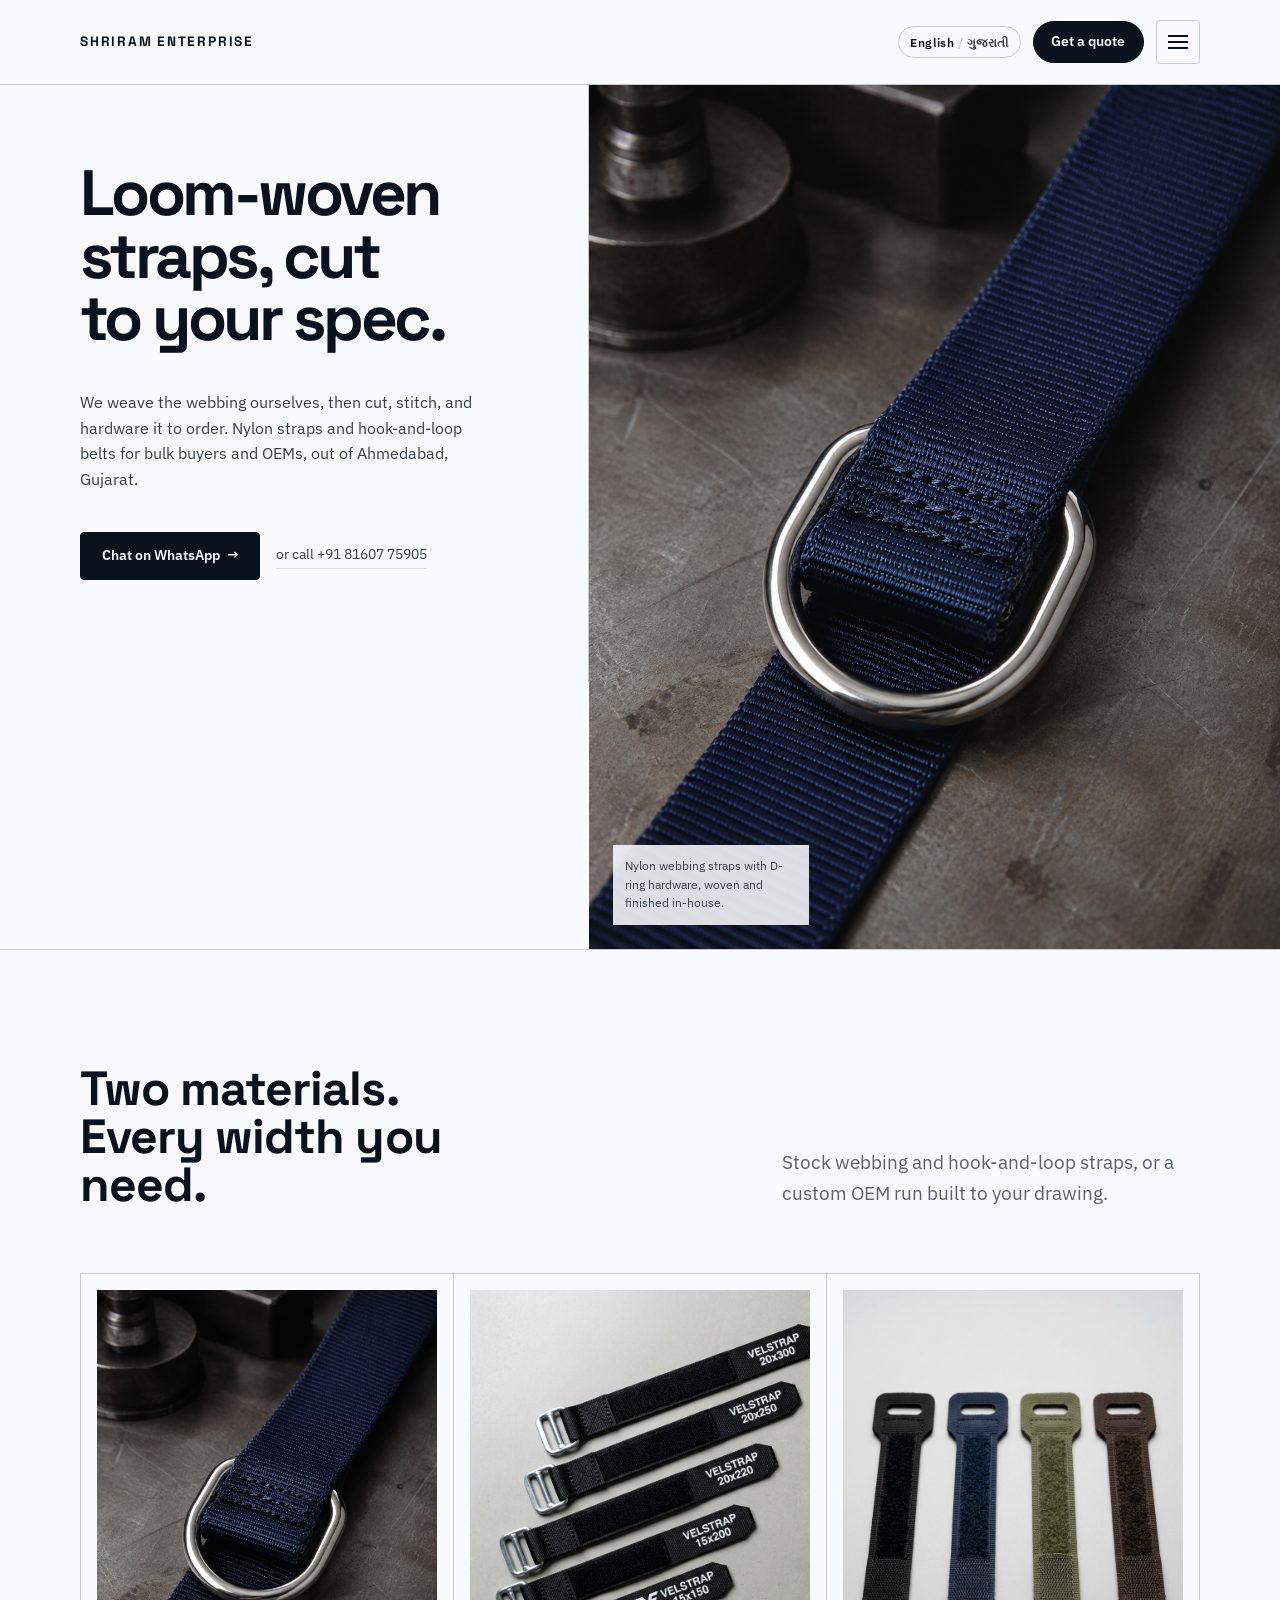
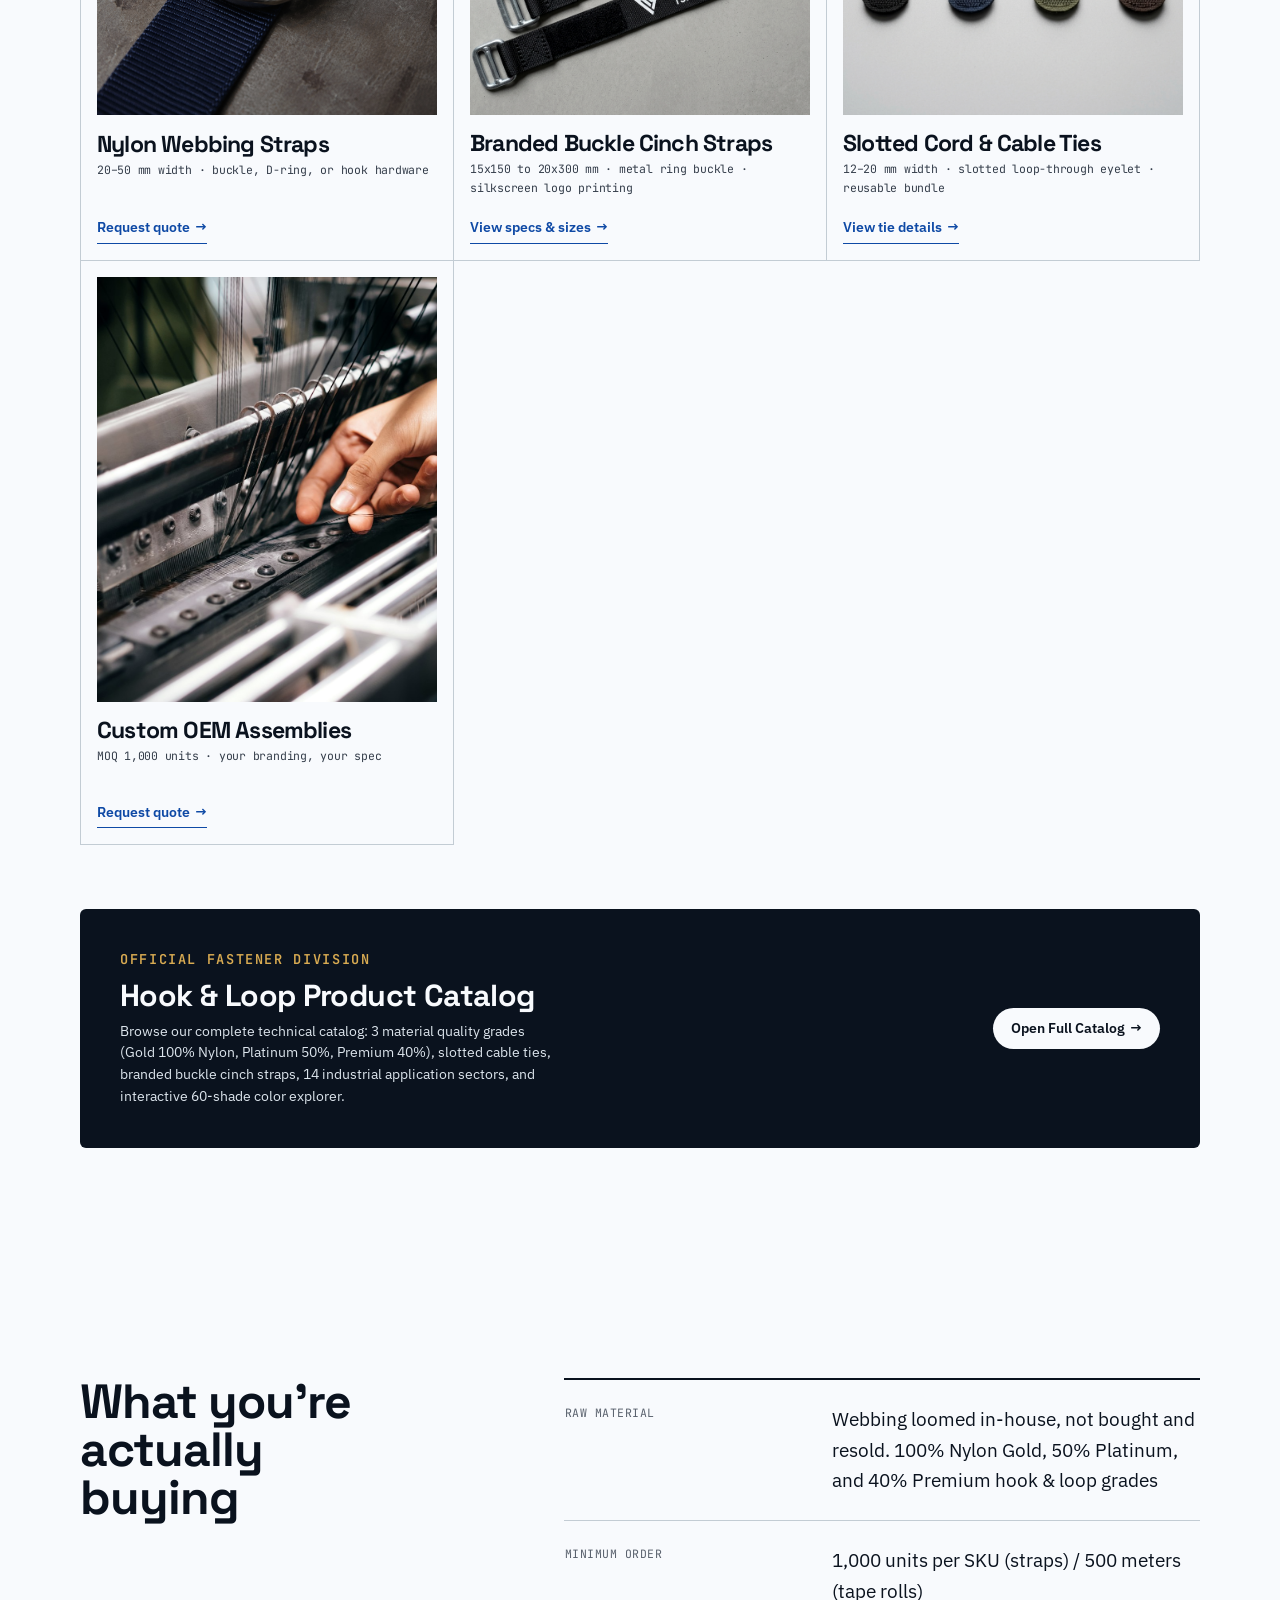
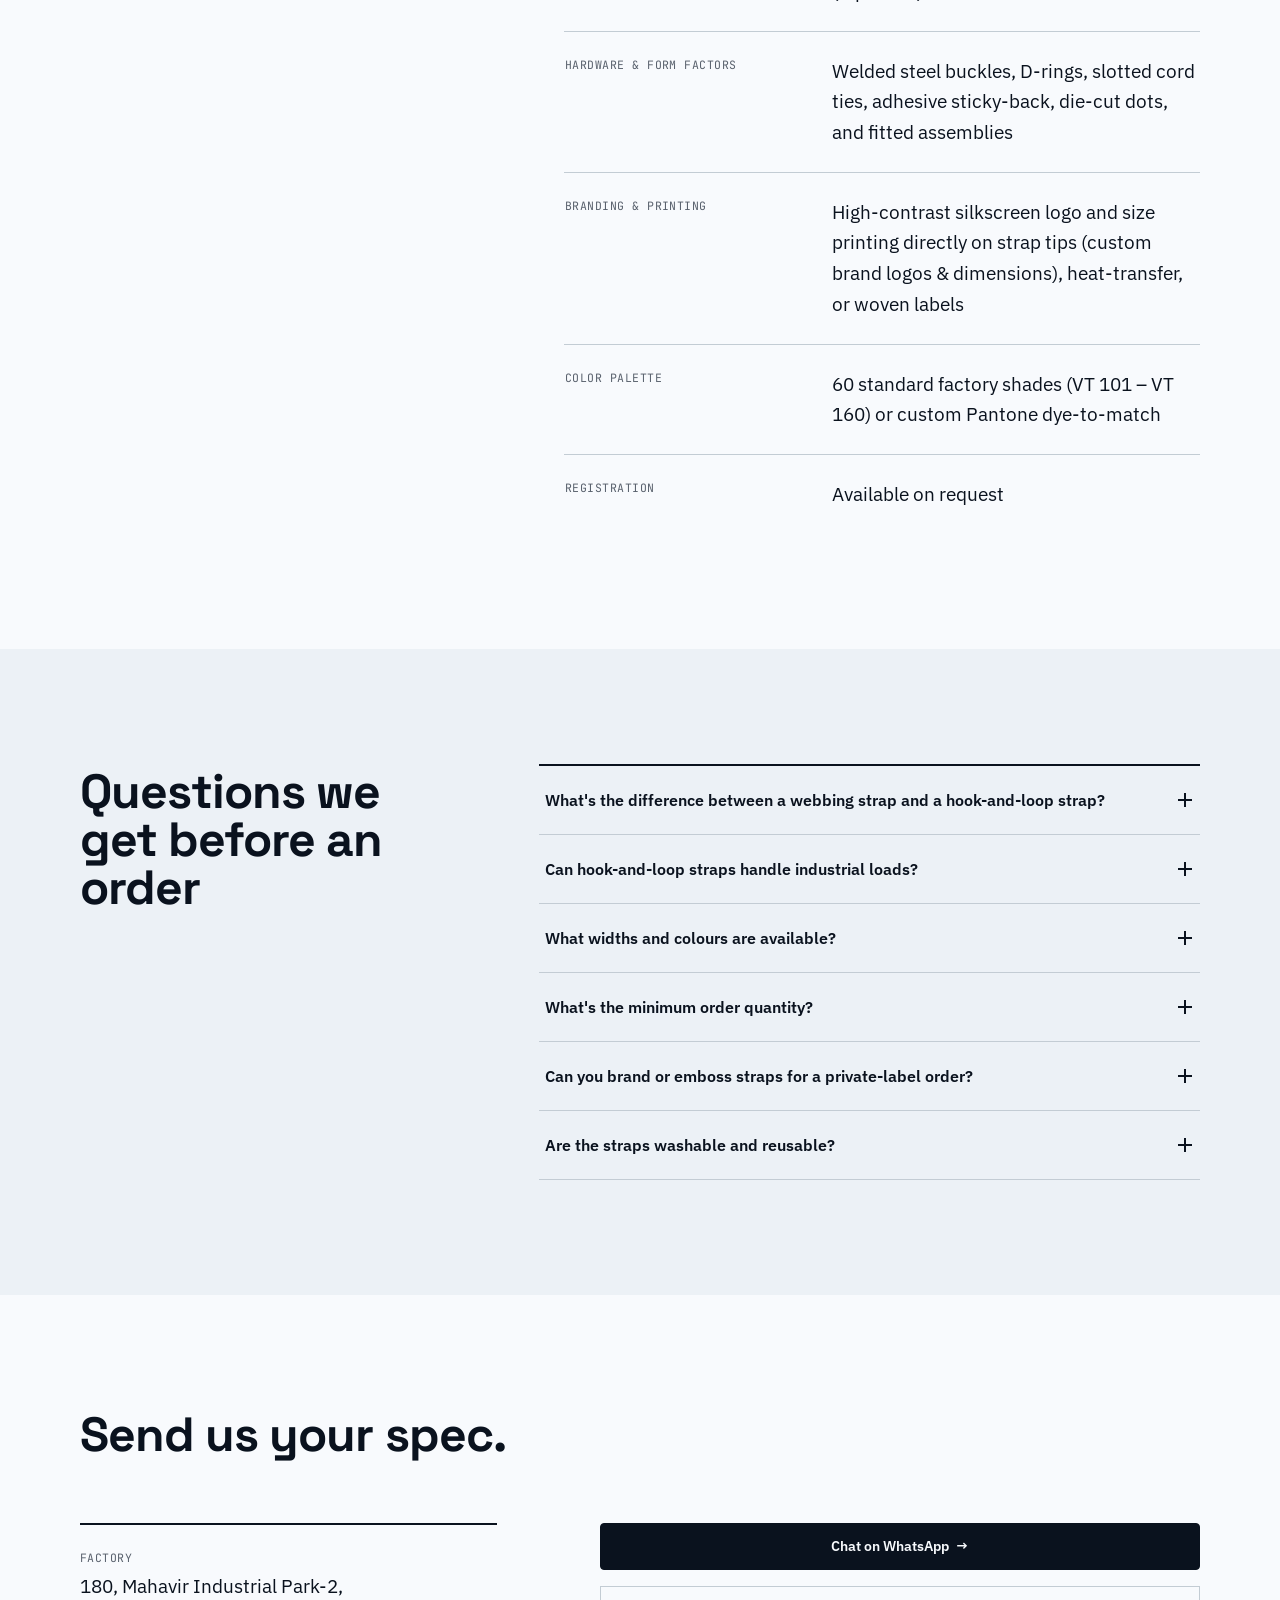
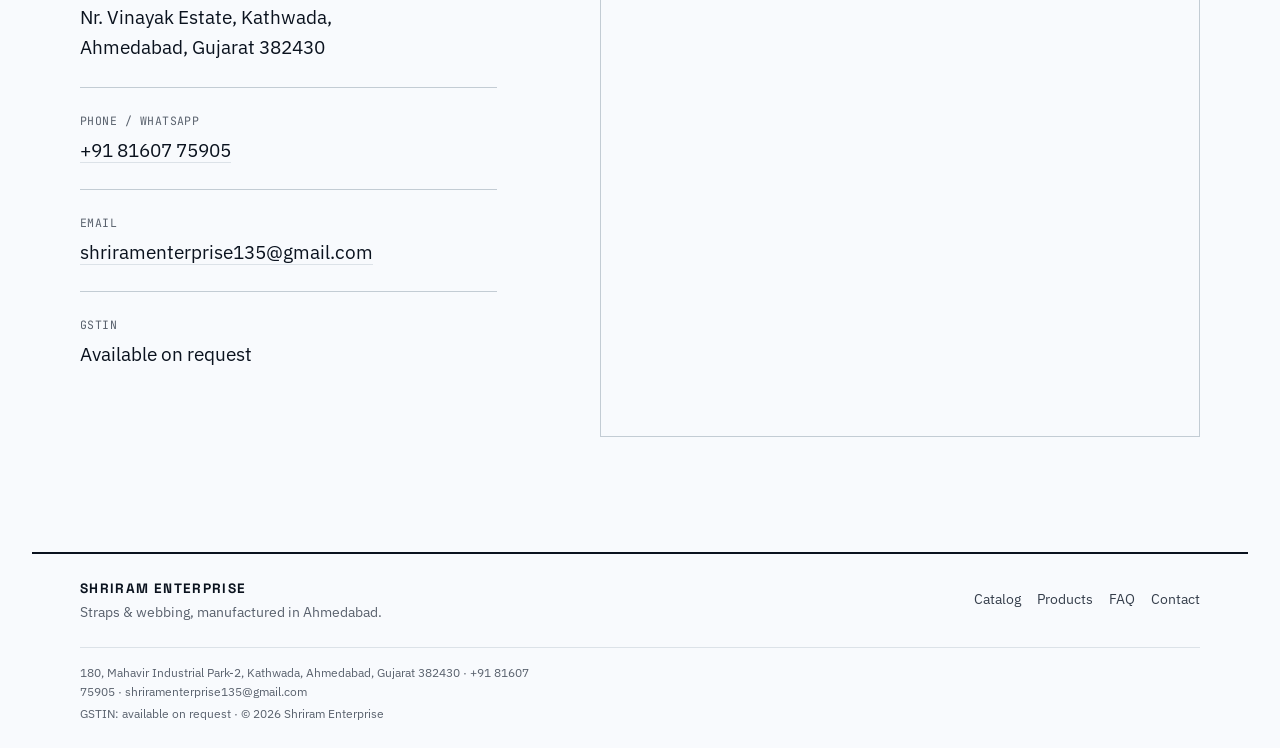
==== commit 3d545a1b: "feat: restore loom weaving photo on homepage product card" ====
--- a/index.html
+++ b/index.html
@@ -125,16 +125,16 @@
         <a class="product__cta" href="catalog.html#references"><span class="i18n" data-en="View tie details" data-gu="ટાઈની વિગતો જુઓ">View tie details</span> →</a>
       </article>
 
-      <!-- Card 4: 60-Color Palette & OEM Looms (Reference Photo 3) -->
+      <!-- Card 4: Custom OEM Assemblies (Looms) -->
       <article class="product product--oem">
         <div class="product__media">
-          <img src="assets/images/shade-card-swatches.jpg" alt="60-Color Hook and Loop Shade Card Palette VT 101 to VT 160" loading="lazy" width="713" height="1024">
+          <img src="assets/images/loom-weaving-detail.jpg" alt="Close-up of hands guiding warp threads through a weaving loom." loading="lazy" width="1600" height="1067">
         </div>
         <div class="product__meta">
-          <h3 class="product__name"><span class="i18n" data-en="60-Shade Palette &amp; Custom OEM" data-gu="૬૦-શેડ પેલેટ અને કસ્ટમ OEM">60-Shade Palette &amp; Custom OEM</span></h3>
-          <p class="product__spec tnum"><span class="i18n" data-en="VT 101–VT 160 · 100% Nylon Gold, Platinum &amp; Premium tiers" data-gu="VT ૧૦૧–VT ૧૬૦ · ગોલ્ડ, પ્લેટિનમ અને પ્રીમિયમ ગ્રેડ">VT 101–VT 160 · 100% Nylon Gold, Platinum &amp; Premium tiers</span></p>
-        </div>
-        <a class="product__cta" href="catalog.html#shades"><span class="i18n" data-en="Explore 60 shades" data-gu="૬૦ શેડ્સ જુઓ">Explore 60 shades</span> →</a>
+          <h3 class="product__name"><span class="i18n" data-en="Custom OEM Assemblies" data-gu="કસ્ટમ OEM એસેમ્બલી">Custom OEM Assemblies</span></h3>
+          <p class="product__spec tnum"><span class="i18n" data-en="MOQ 1,000 units · your branding, your spec" data-gu="MOQ ૧,૦૦૦ યુનિટ · તમારી બ્રાન્ડિંગ, તમારો સ્પેક">MOQ 1,000 units · your branding, your spec</span></p>
+        </div>
+        <a class="product__cta" href="https://wa.me/918160775905?text=Hi%2C%20I%27d%20like%20a%20quote%20for%20a%20custom%20OEM%20run." target="_blank" rel="noopener"><span class="i18n" data-en="Request quote" data-gu="ભાવ માટે પૂછો">Request quote</span> →</a>
       </article>
     </div>
 
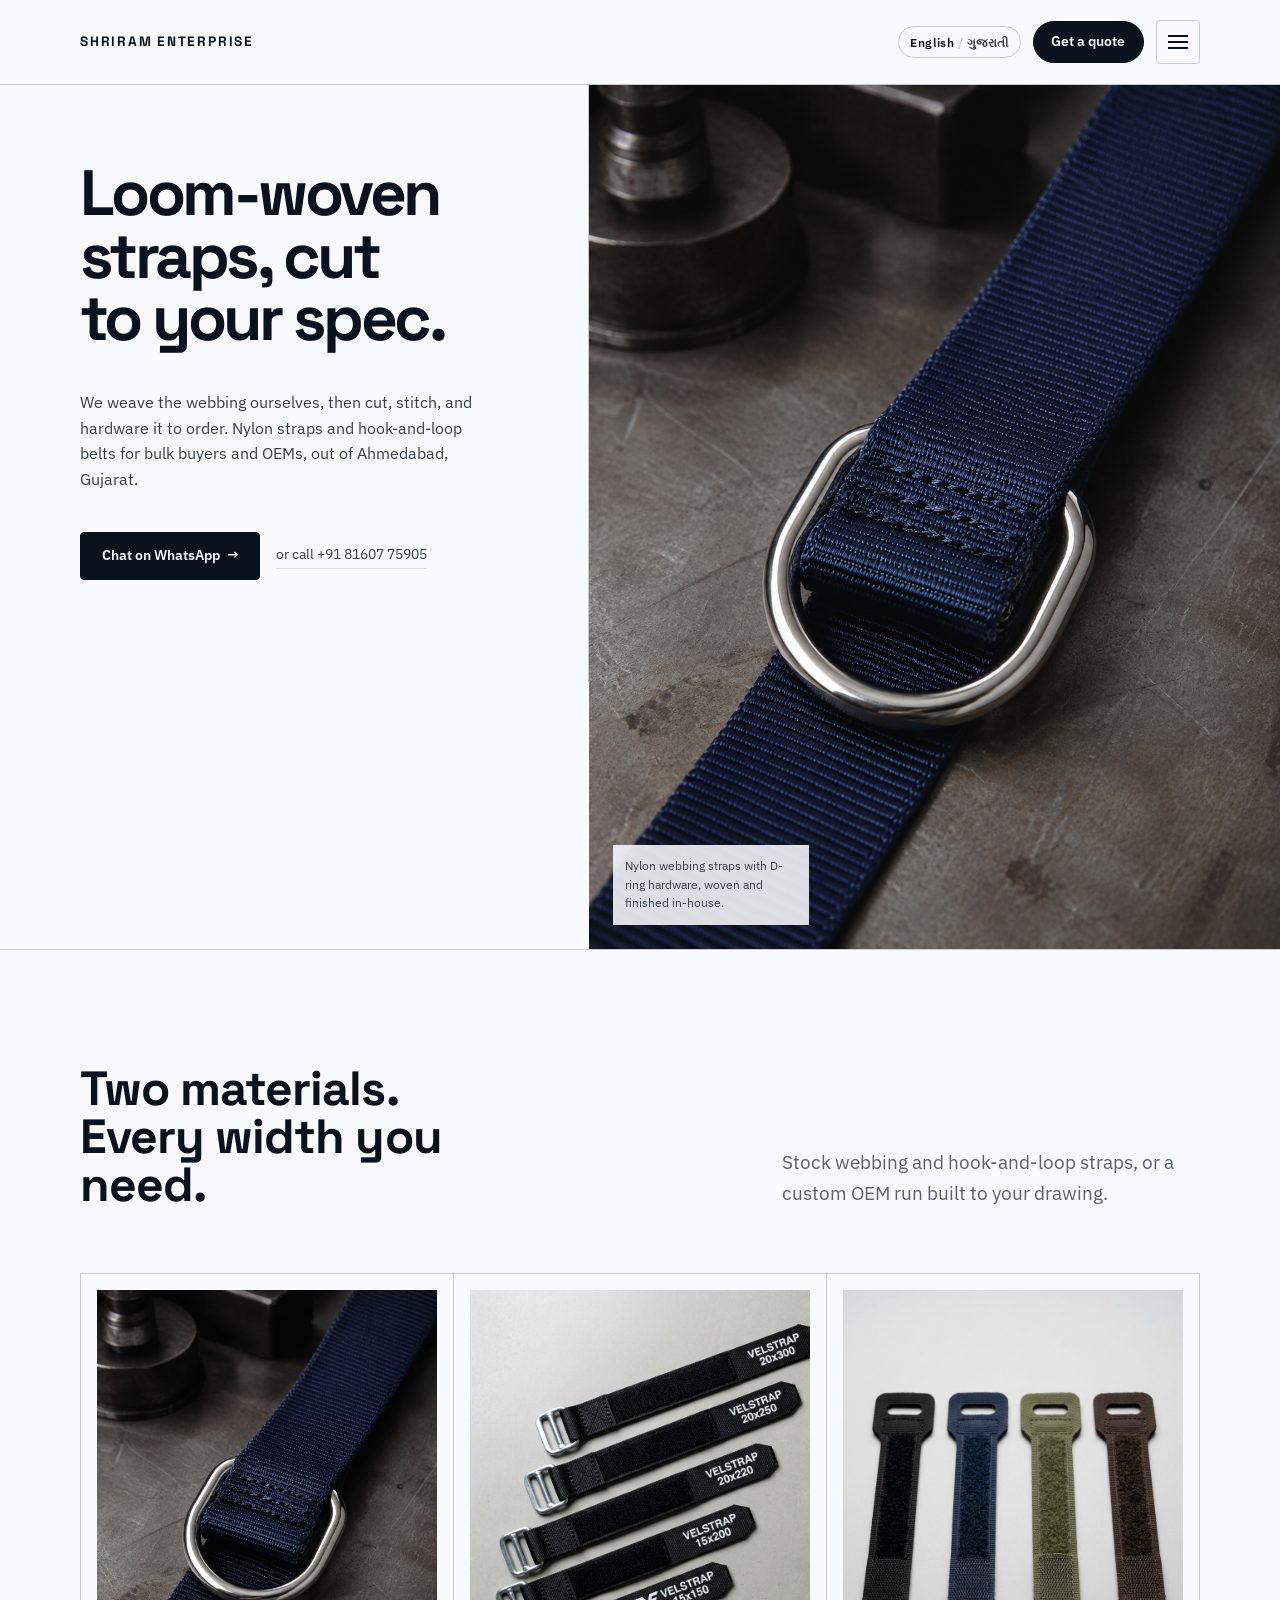
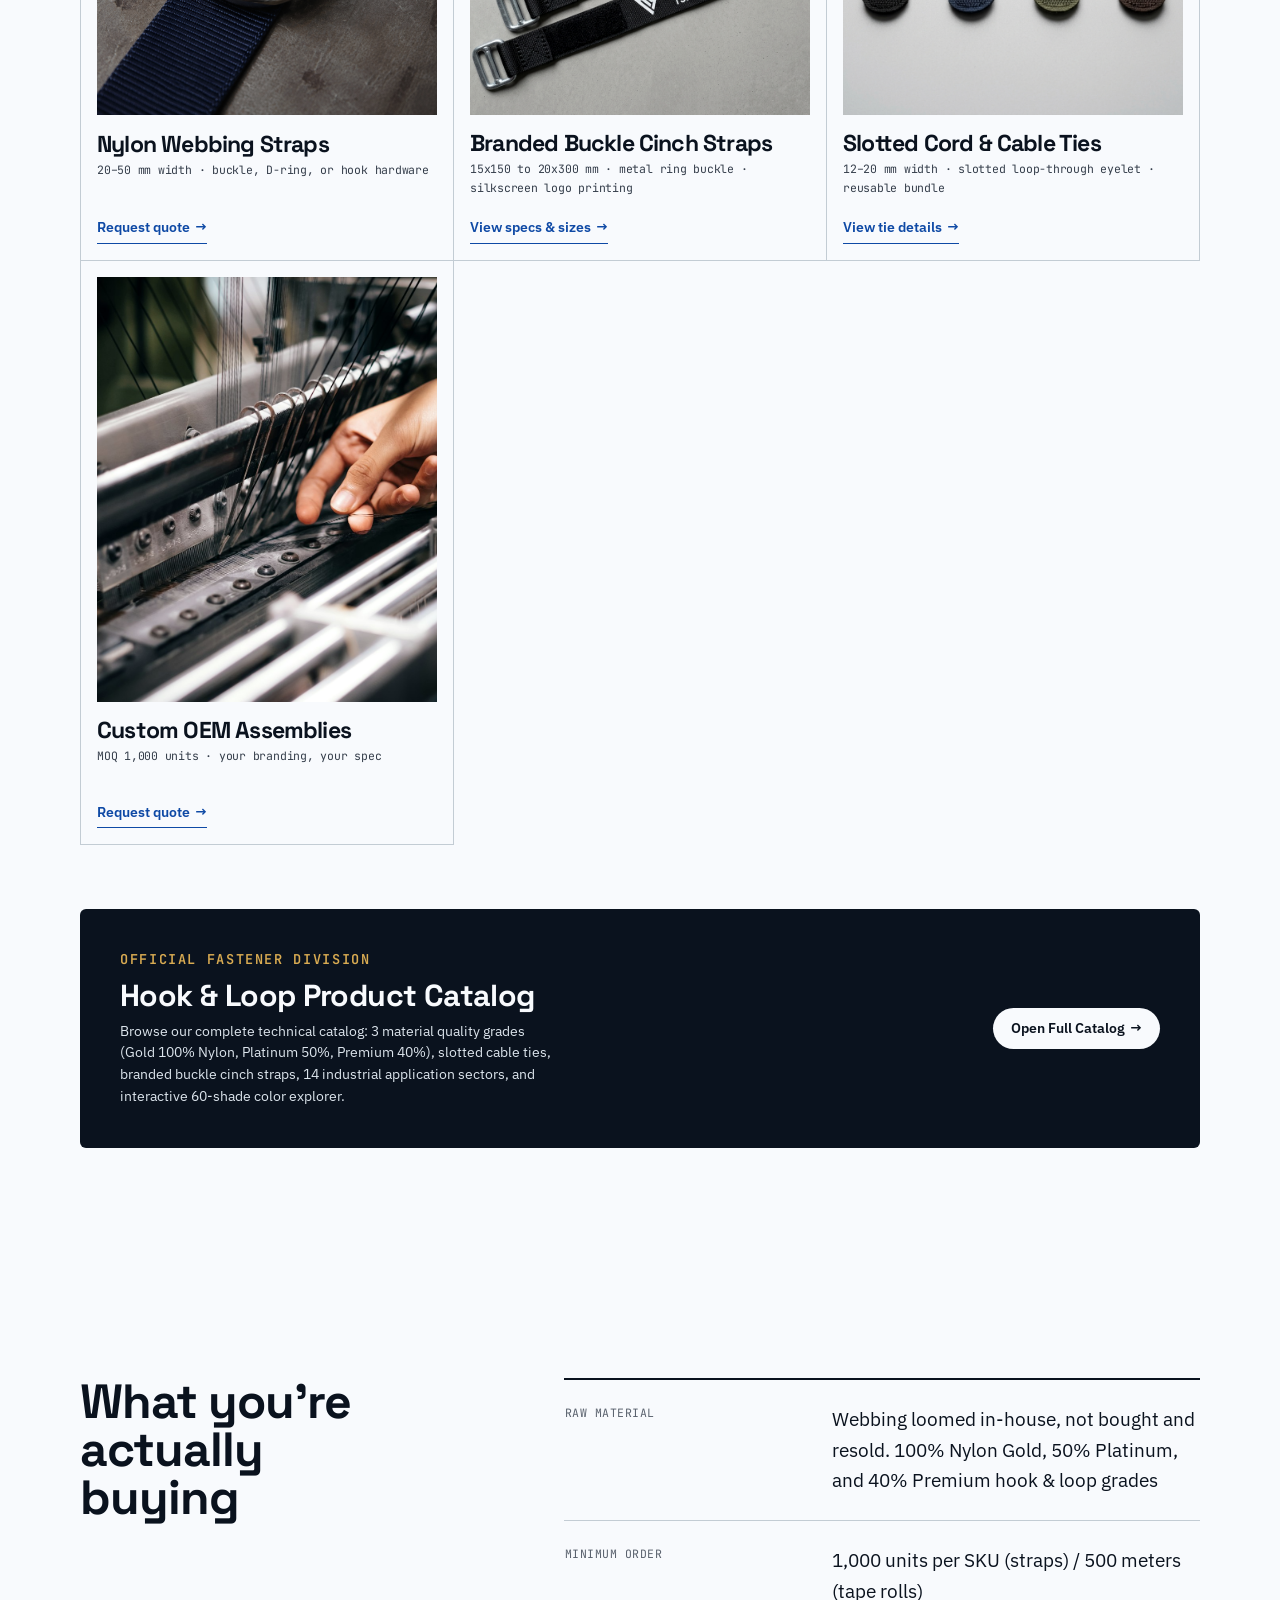
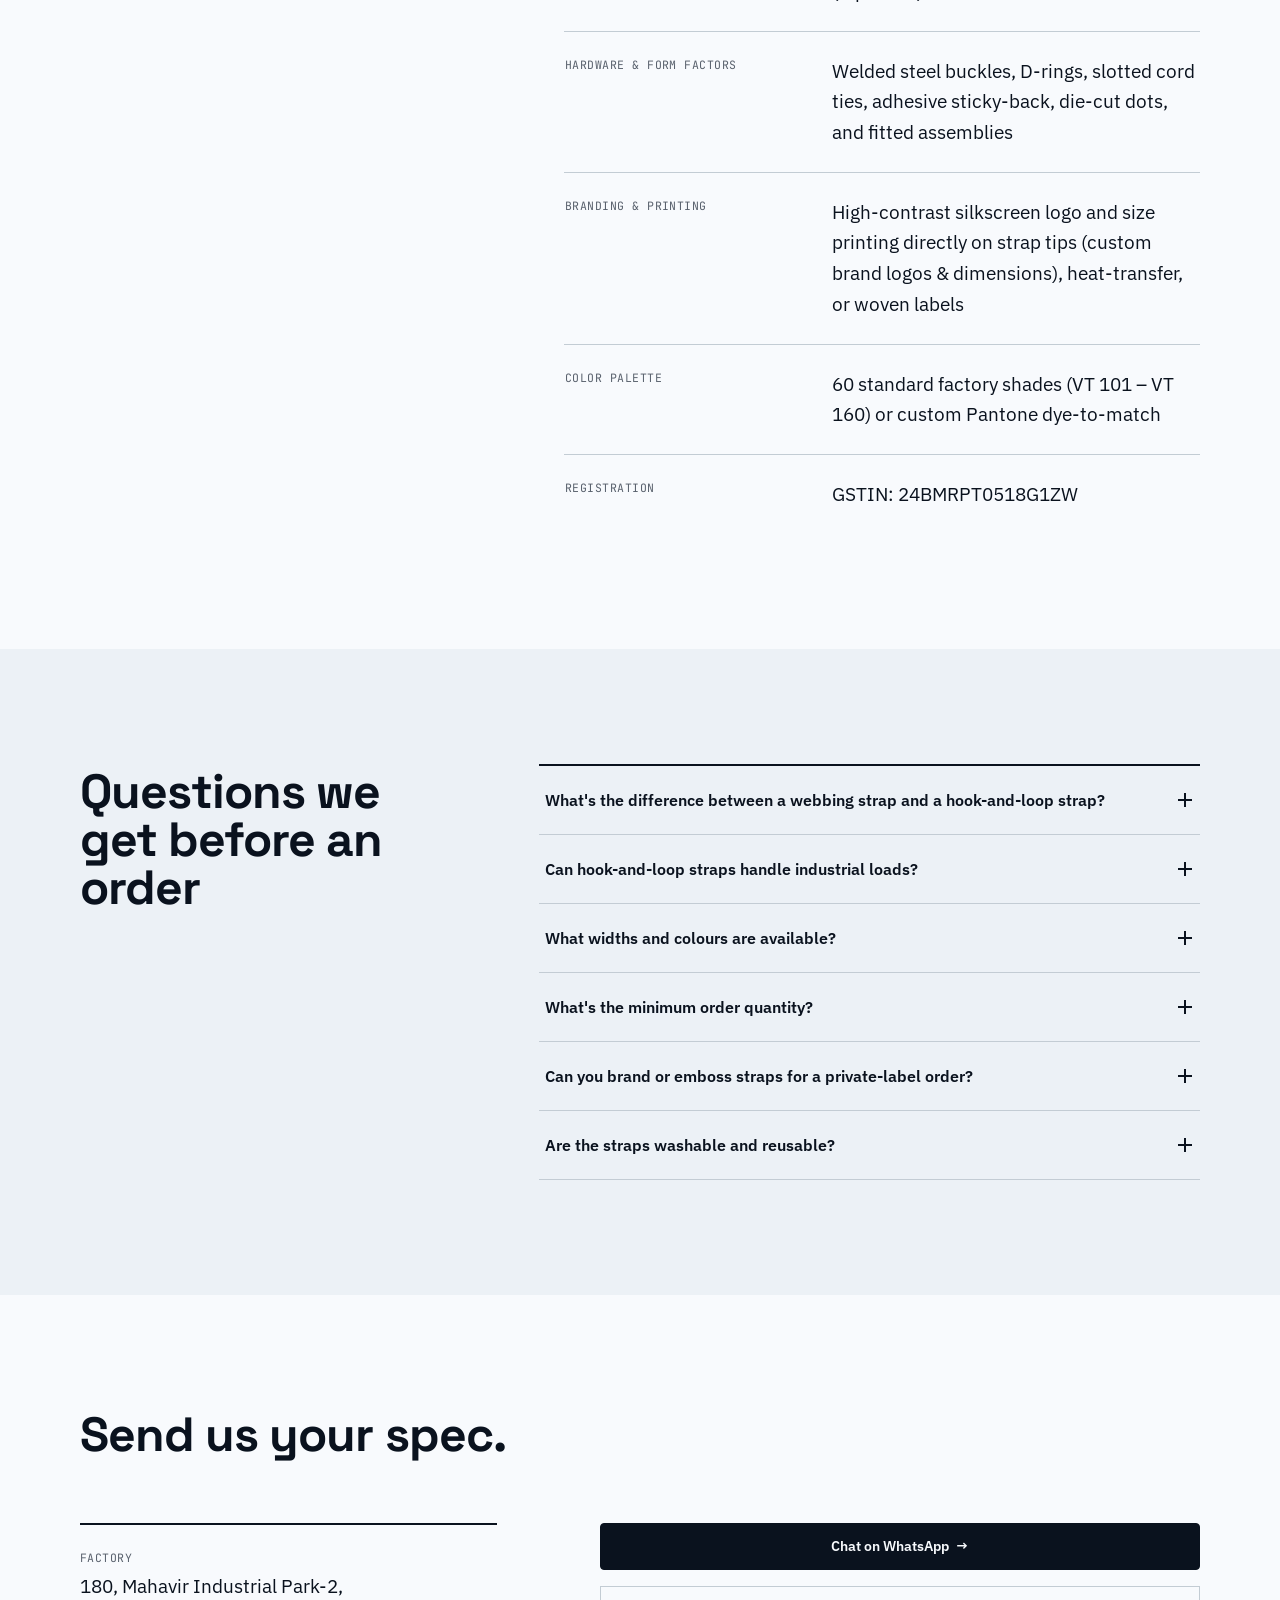
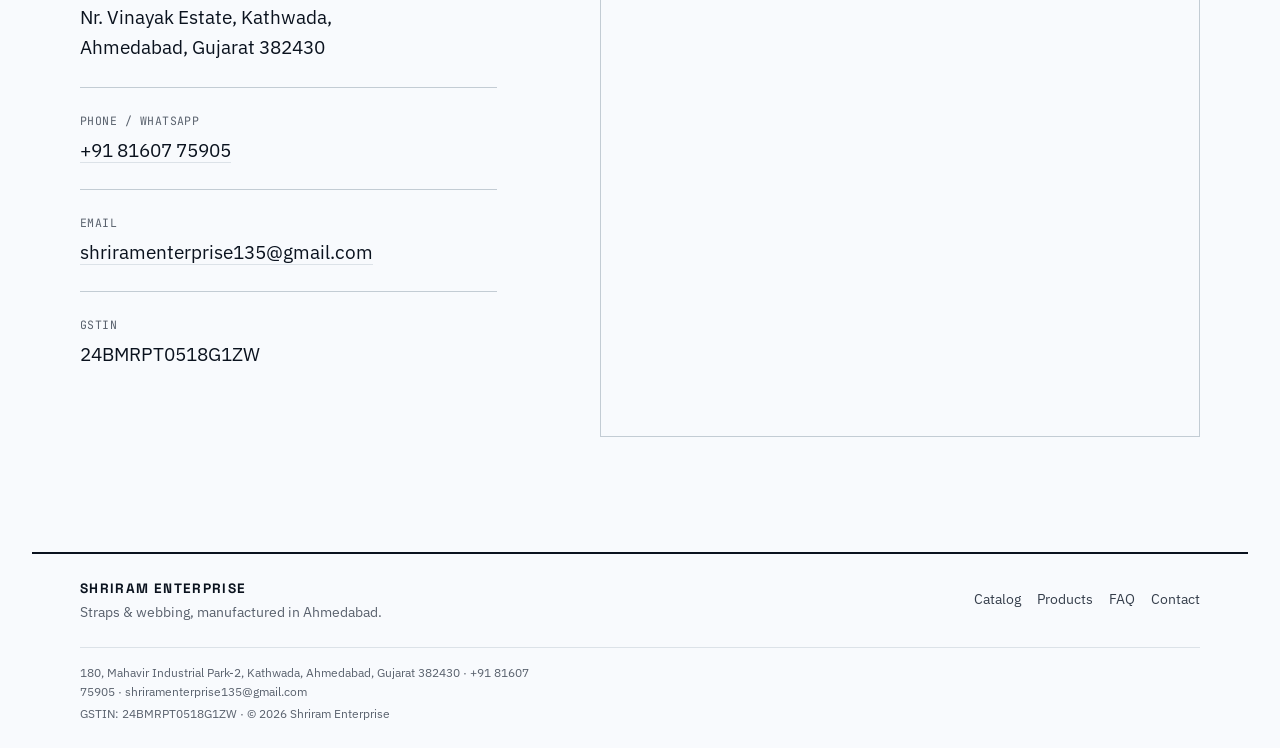
==== commit eb716b9d: "feat(quote): restore Terms & Conditions without 3 and 6, set permanent GSTIN 24BMRPT0518G1ZW" ====
--- a/index.html
+++ b/index.html
@@ -182,7 +182,7 @@
           </tr>
           <tr>
             <th><span class="i18n" data-en="Registration" data-gu="રજિસ્ટ્રેશન">Registration</span></th>
-            <td><span class="i18n" data-en="Available on request" data-gu="વિનંતી પર ઉપલબ્ધ">Available on request</span></td>
+            <td>GSTIN: 24BMRPT0518G1ZW</td>
           </tr>
         </tbody>
       </table>
@@ -284,7 +284,7 @@
         </div>
         <div class="contact-list__row">
           <dt>GSTIN</dt>
-          <dd><span class="i18n" data-en="Available on request" data-gu="વિનંતી પર ઉપલબ્ધ">Available on request</span></dd>
+          <dd>24BMRPT0518G1ZW</dd>
         </div>
       </dl>
 
@@ -319,7 +319,7 @@
   </nav>
   <div class="foot-mast__meta muted">
     <p>180, Mahavir Industrial Park-2, Kathwada, Ahmedabad, Gujarat 382430 · +91 81607 75905 · shriramenterprise135@gmail.com</p>
-    <p>GSTIN: <span class="i18n" data-en="available on request" data-gu="વિનંતી પર ઉપલબ્ધ">available on request</span> · © 2026 Shriram Enterprise</p>
+    <p>GSTIN: 24BMRPT0518G1ZW · © 2026 Shriram Enterprise</p>
   </div>
 </footer>
 
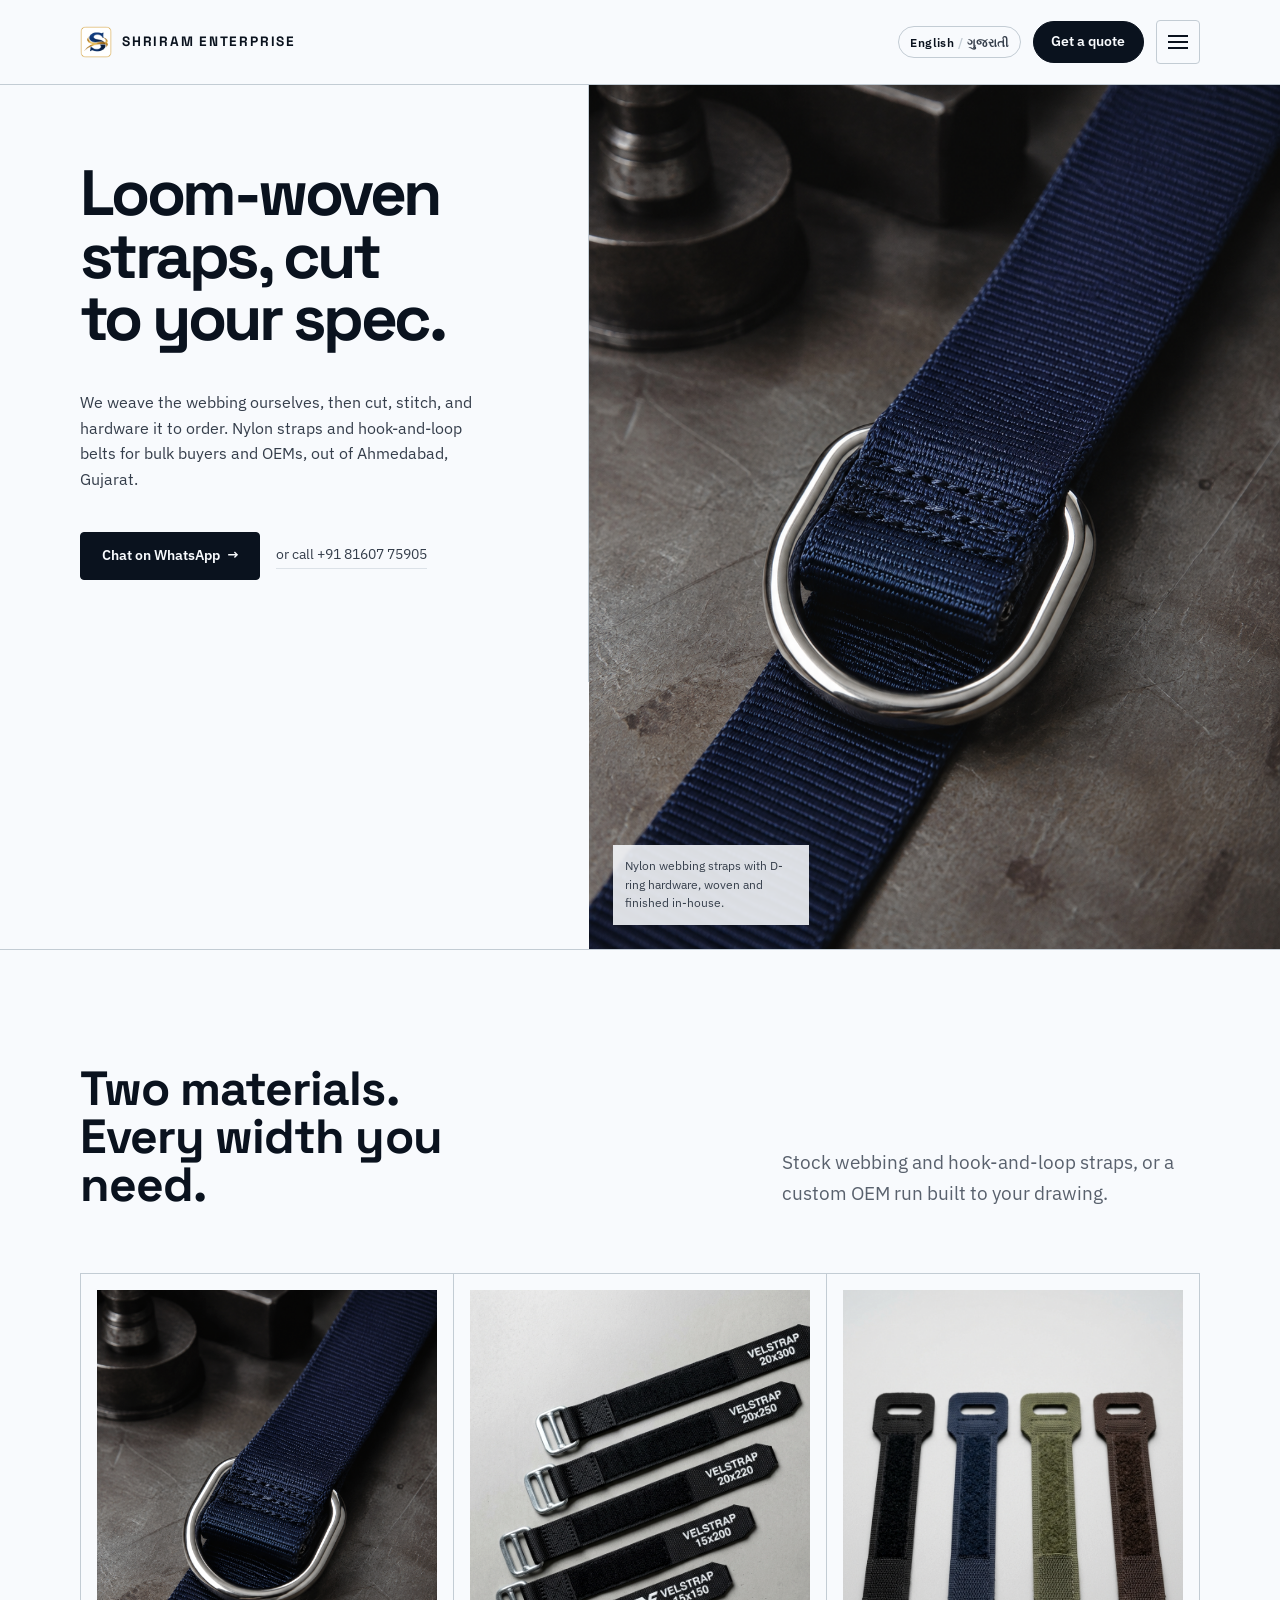
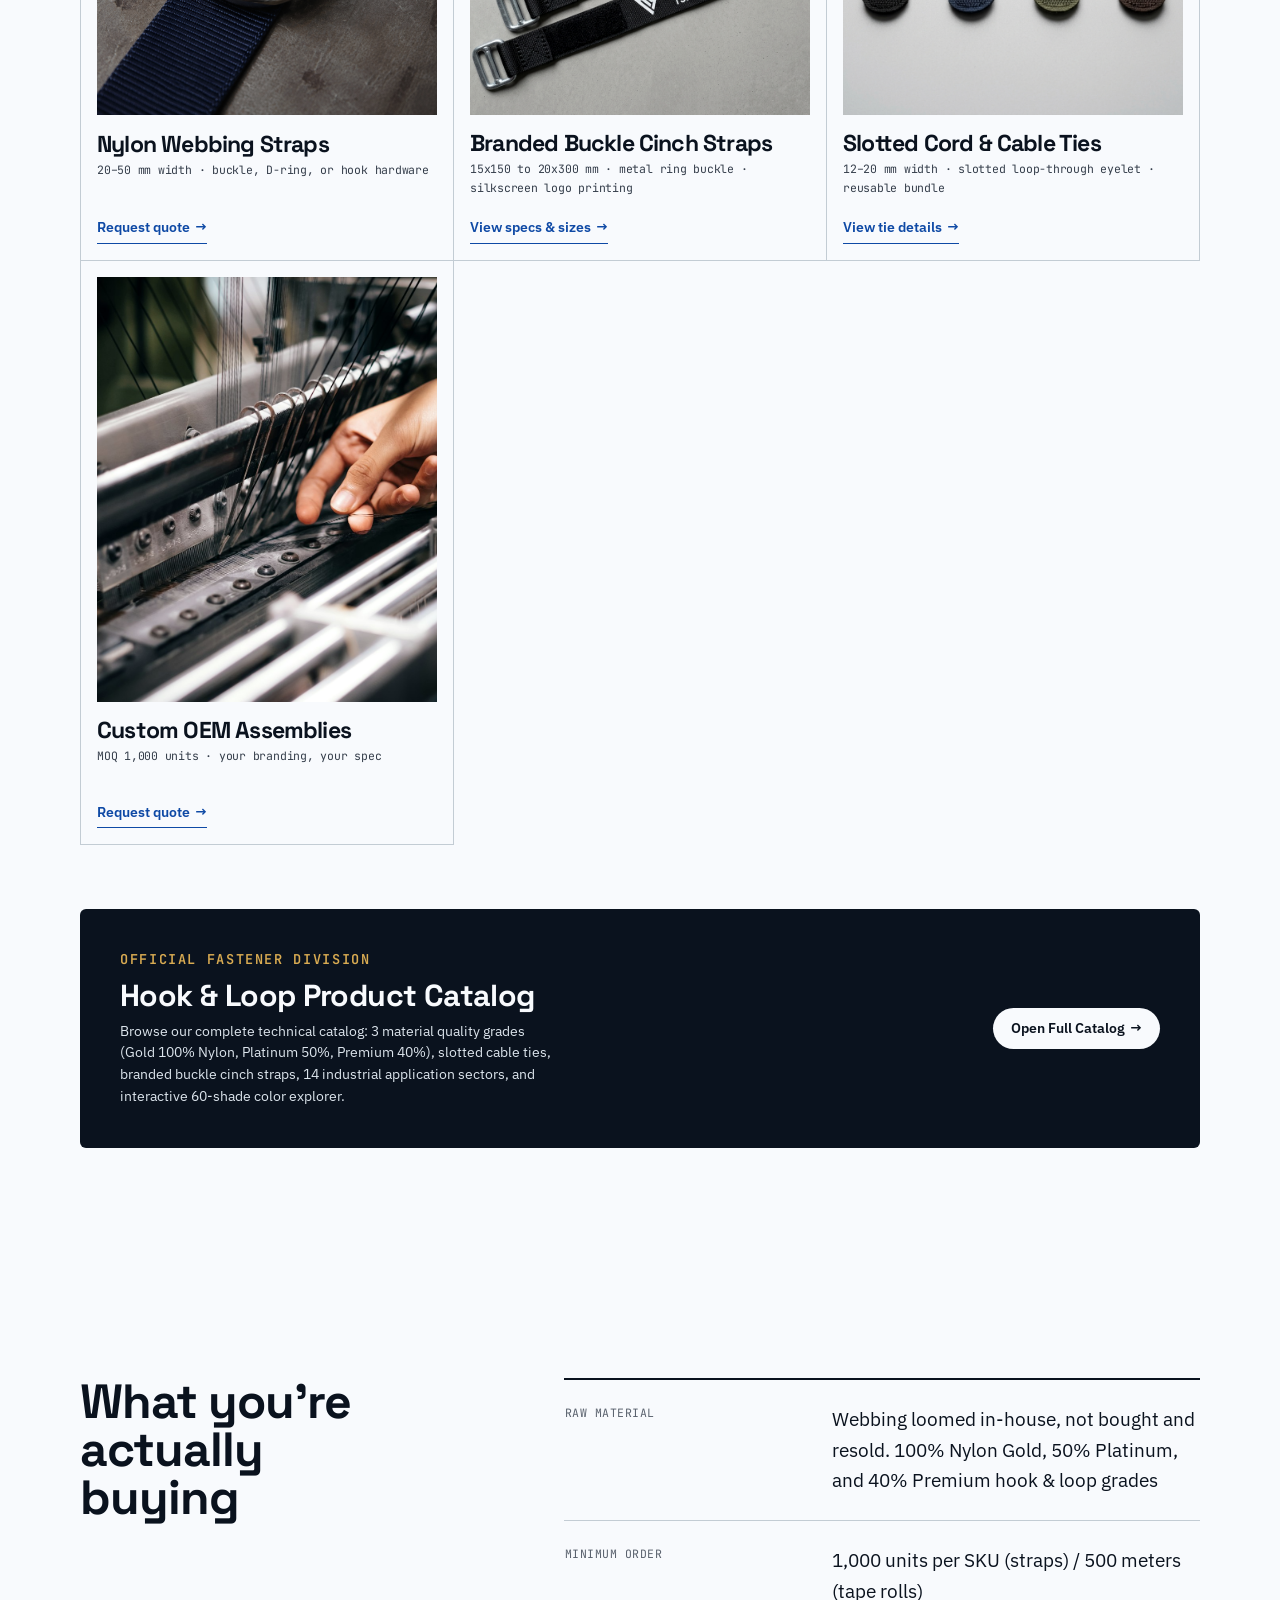
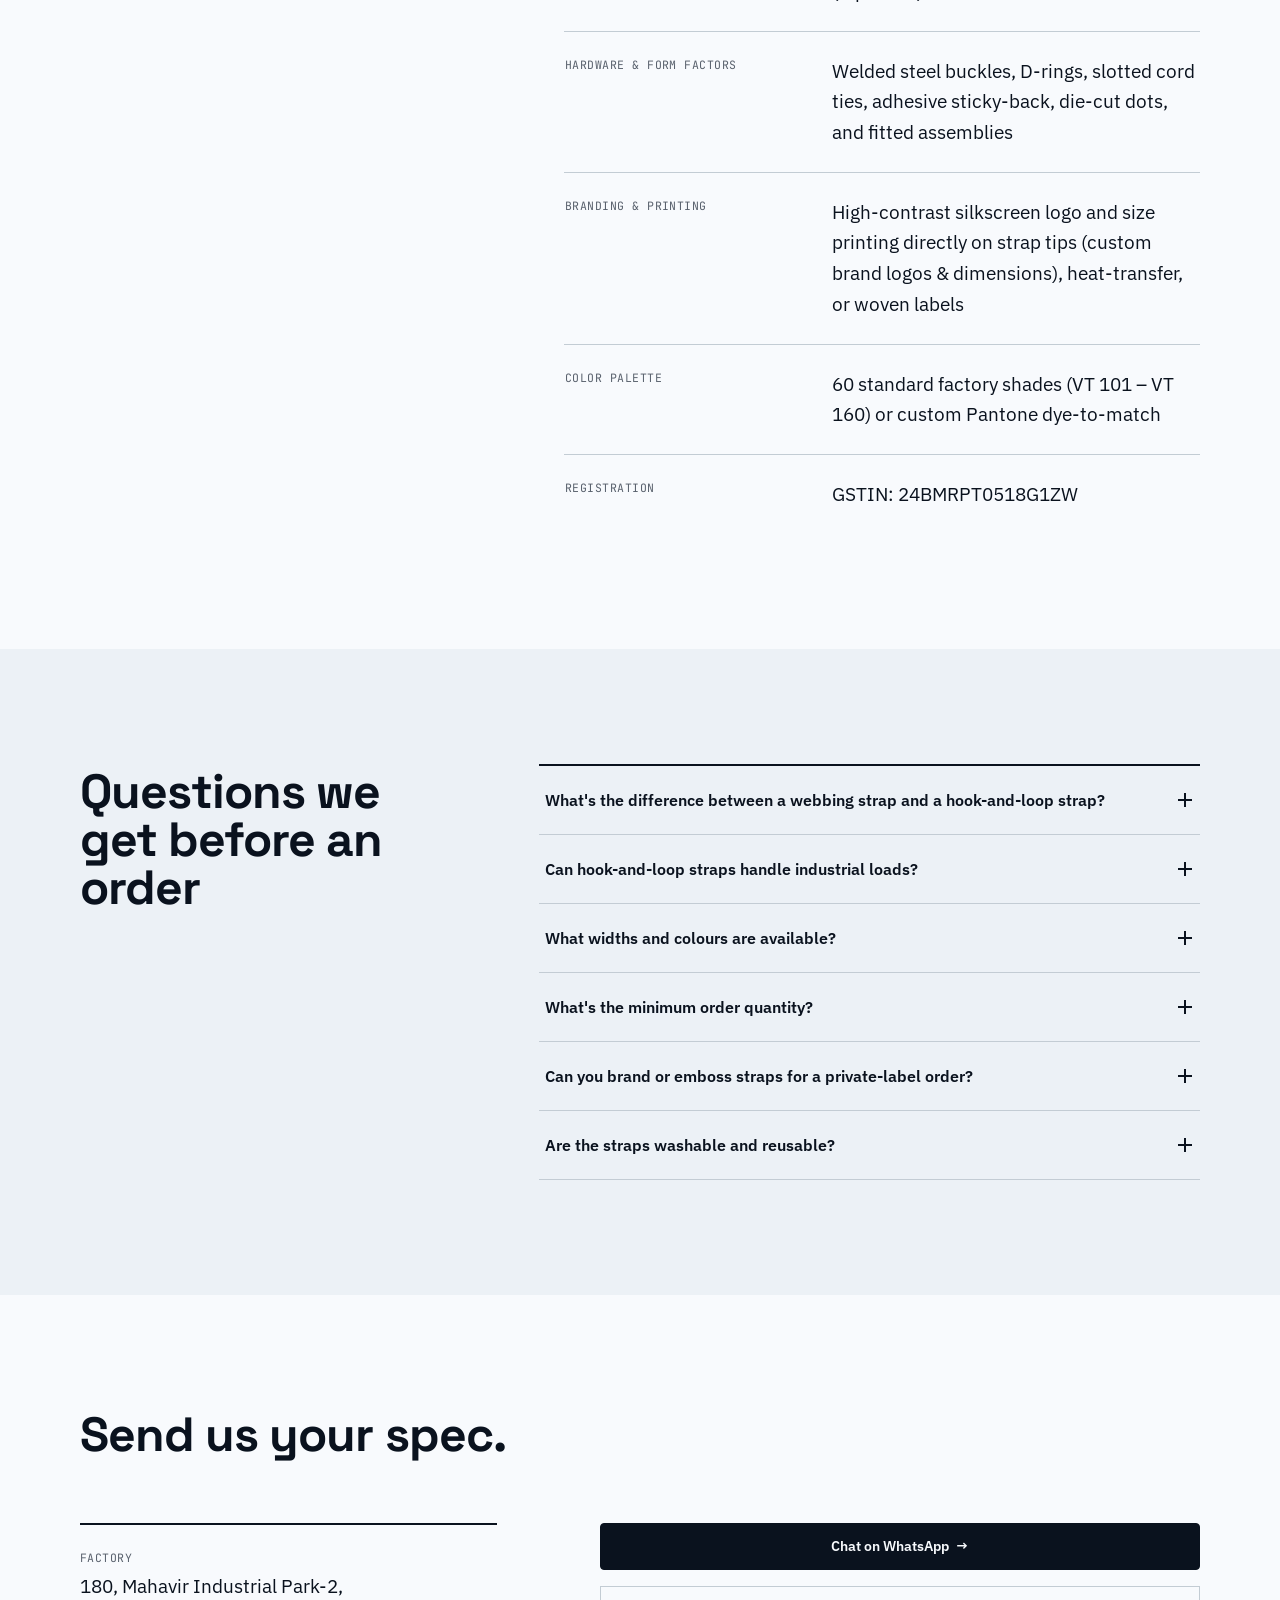
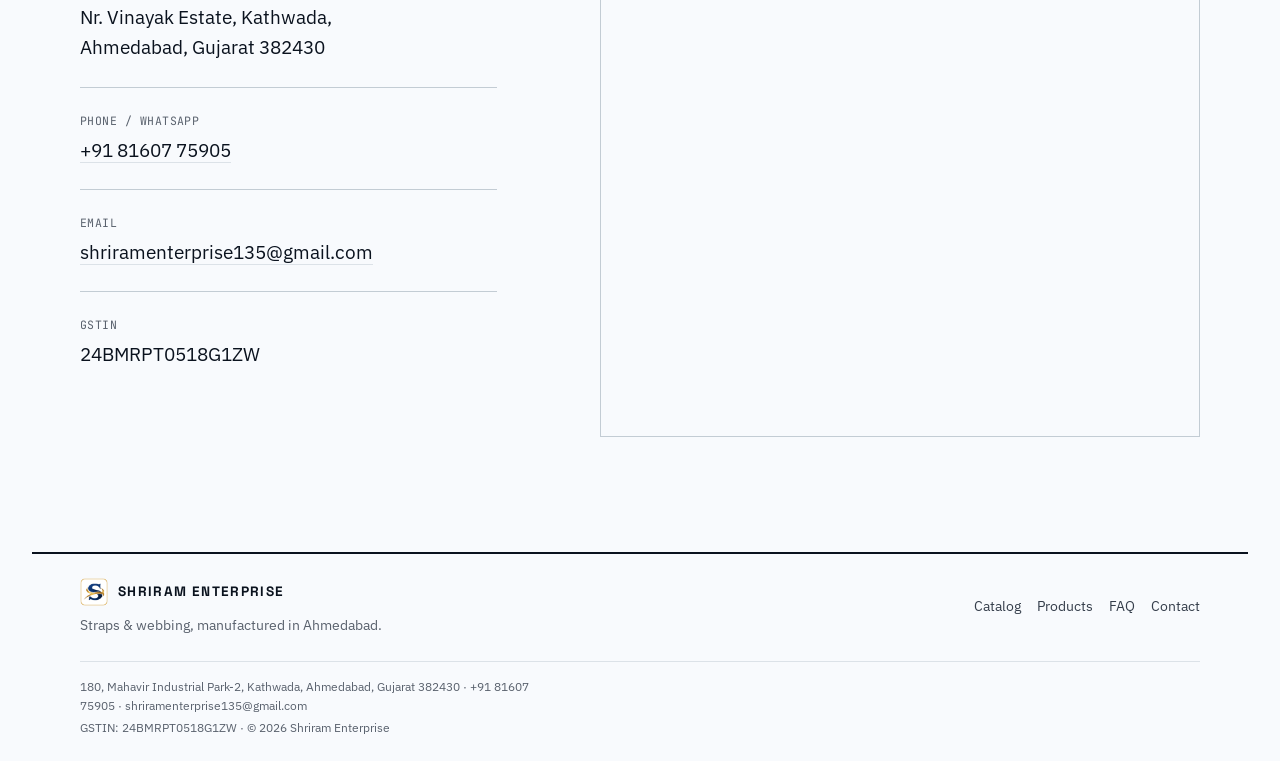
==== commit 2dfaf0fd: "feat: integrate official Shriram Enterprise brand logo across quotation PDF, generator, and website" ====
--- a/index.html
+++ b/index.html
@@ -6,7 +6,7 @@
 <title>Shriram Enterprise: Strap &amp; Webbing Manufacturer, Ahmedabad</title>
 <meta name="description" content="Shriram Enterprise manufactures nylon webbing straps and hook-and-loop belts in Ahmedabad, Gujarat. In-house loom weaving, bulk supply, and custom OEM assemblies. MOQ 1,000 units.">
 <meta name="theme-color" content="#0e1b3d">
-<link rel="icon" type="image/svg+xml" href="data:image/svg+xml,%3Csvg xmlns='http://www.w3.org/2000/svg' viewBox='0 0 64 64'%3E%3Crect width='64' height='64' rx='12' fill='%23122048'/%3E%3Ctext x='32' y='44' font-family='Georgia,serif' font-size='34' font-weight='700' fill='%23d9ab52' text-anchor='middle'%3ES%3C/text%3E%3C/svg%3E">
+<link rel="icon" type="image/png" href="assets/images/shriram-badge.png">
 <link rel="preconnect" href="https://fonts.googleapis.com">
 <link rel="preconnect" href="https://fonts.gstatic.com" crossorigin>
 <link href="https://fonts.googleapis.com/css2?family=Space+Grotesk:wght@500;600;700&family=IBM+Plex+Sans:wght@400;500;600&family=JetBrains+Mono:wght@500&family=Noto+Sans+Gujarati:wght@400;600;700&display=swap" rel="stylesheet">
@@ -19,7 +19,7 @@
 
 <header class="nav" id="site-nav">
   <div class="nav__inner">
-    <a class="nav__brand" href="#home">SHRIRAM ENTERPRISE</a>
+    <a class="nav__brand" href="#home" style="display:inline-flex;align-items:center;gap:10px"><img src="assets/images/shriram-badge.png" alt="" width="32" height="32" style="border-radius:6px">SHRIRAM ENTERPRISE</a>
 
     <nav class="nav__center" aria-label="Primary">
       <a class="nav__link" href="catalog.html"><span class="i18n" data-en="Catalog" data-gu="કૅટેલોગ">Catalog</span></a>
@@ -308,7 +308,7 @@
 <!-- ============ FOOTER — Ft1 Mast-headed ============ -->
 <footer class="foot-mast">
   <div class="foot-mast__top">
-    <p class="wordmark">SHRIRAM ENTERPRISE</p>
+    <p class="wordmark" style="display:inline-flex;align-items:center;gap:10px"><img src="assets/images/shriram-badge.png" alt="" width="28" height="28" style="border-radius:5px">SHRIRAM ENTERPRISE</p>
     <p class="tagline muted"><span class="i18n" data-en="Straps &amp; webbing, manufactured in Ahmedabad." data-gu="સ્ટ્રેપ અને વેબિંગ, અમદાવાદમાં ઉત્પાદિત.">Straps &amp; webbing, manufactured in Ahmedabad.</span></p>
   </div>
   <nav class="foot-mast__links" aria-label="Footer">
